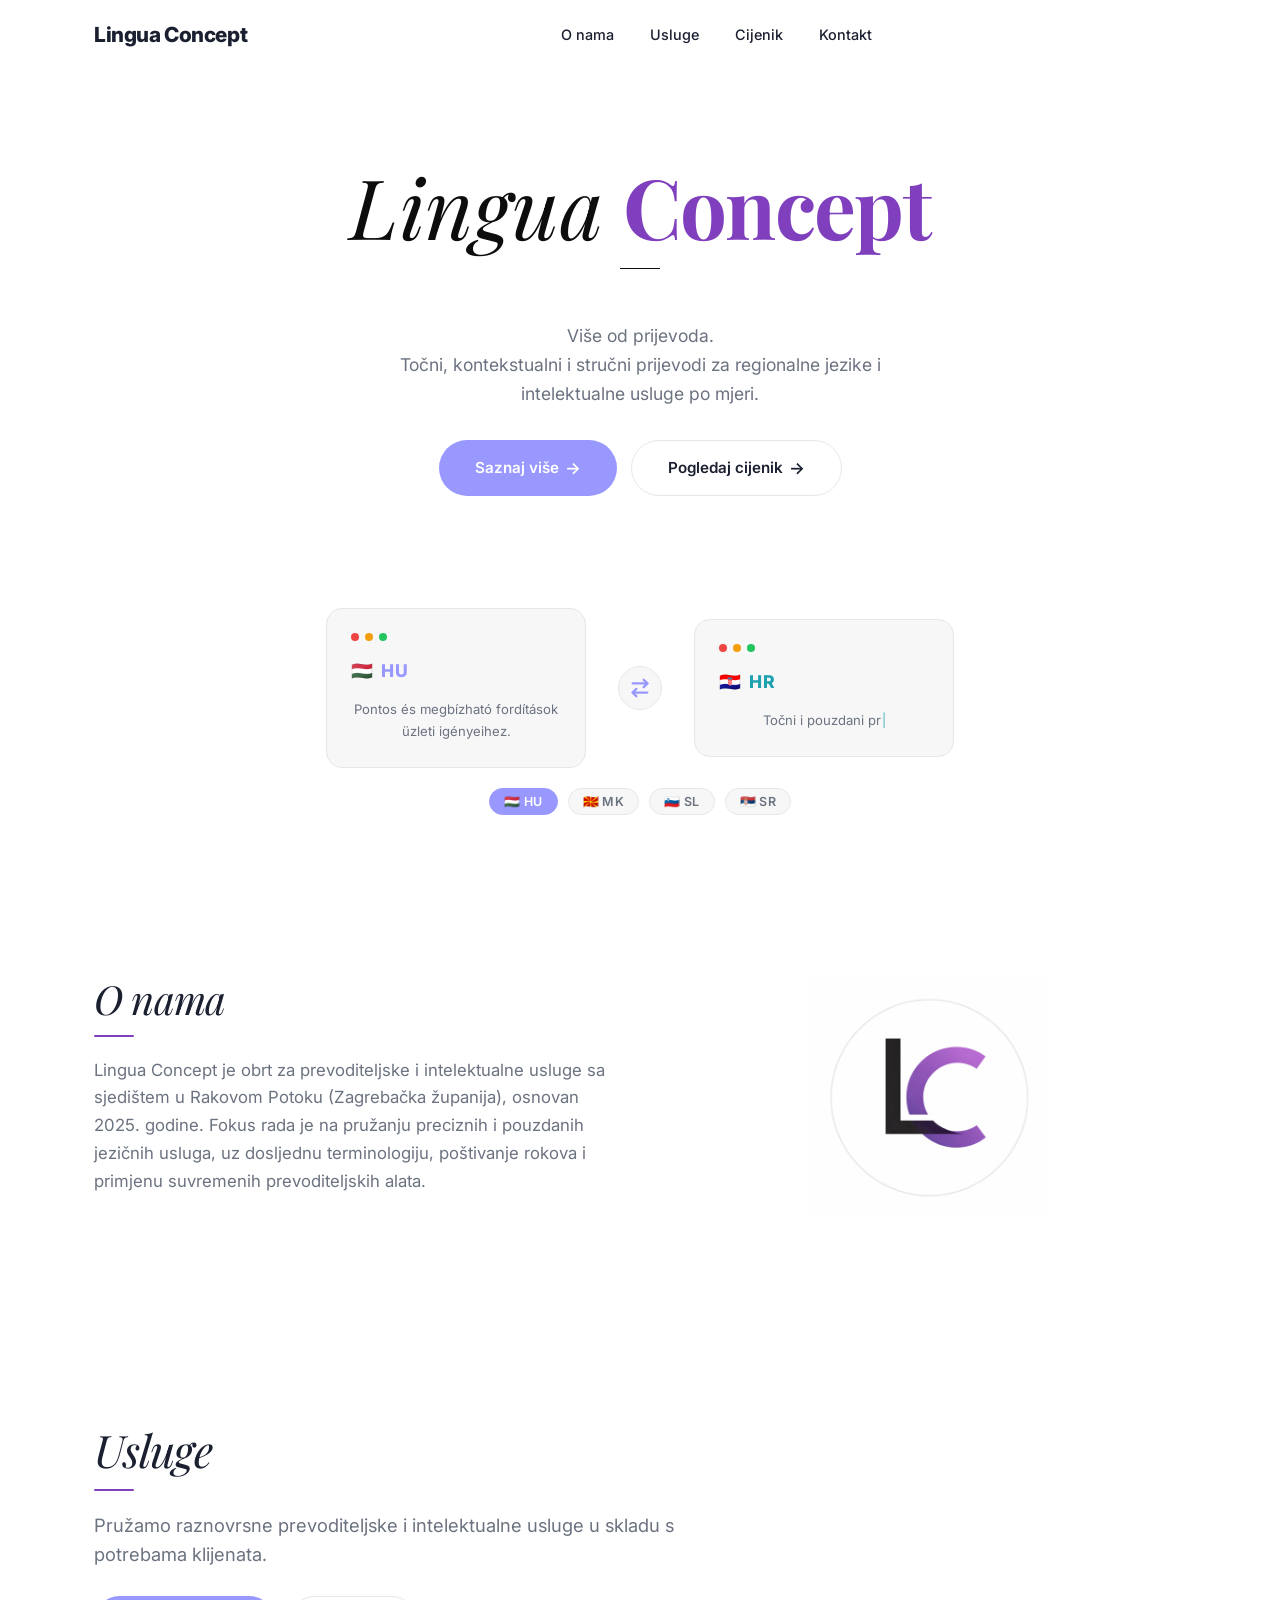
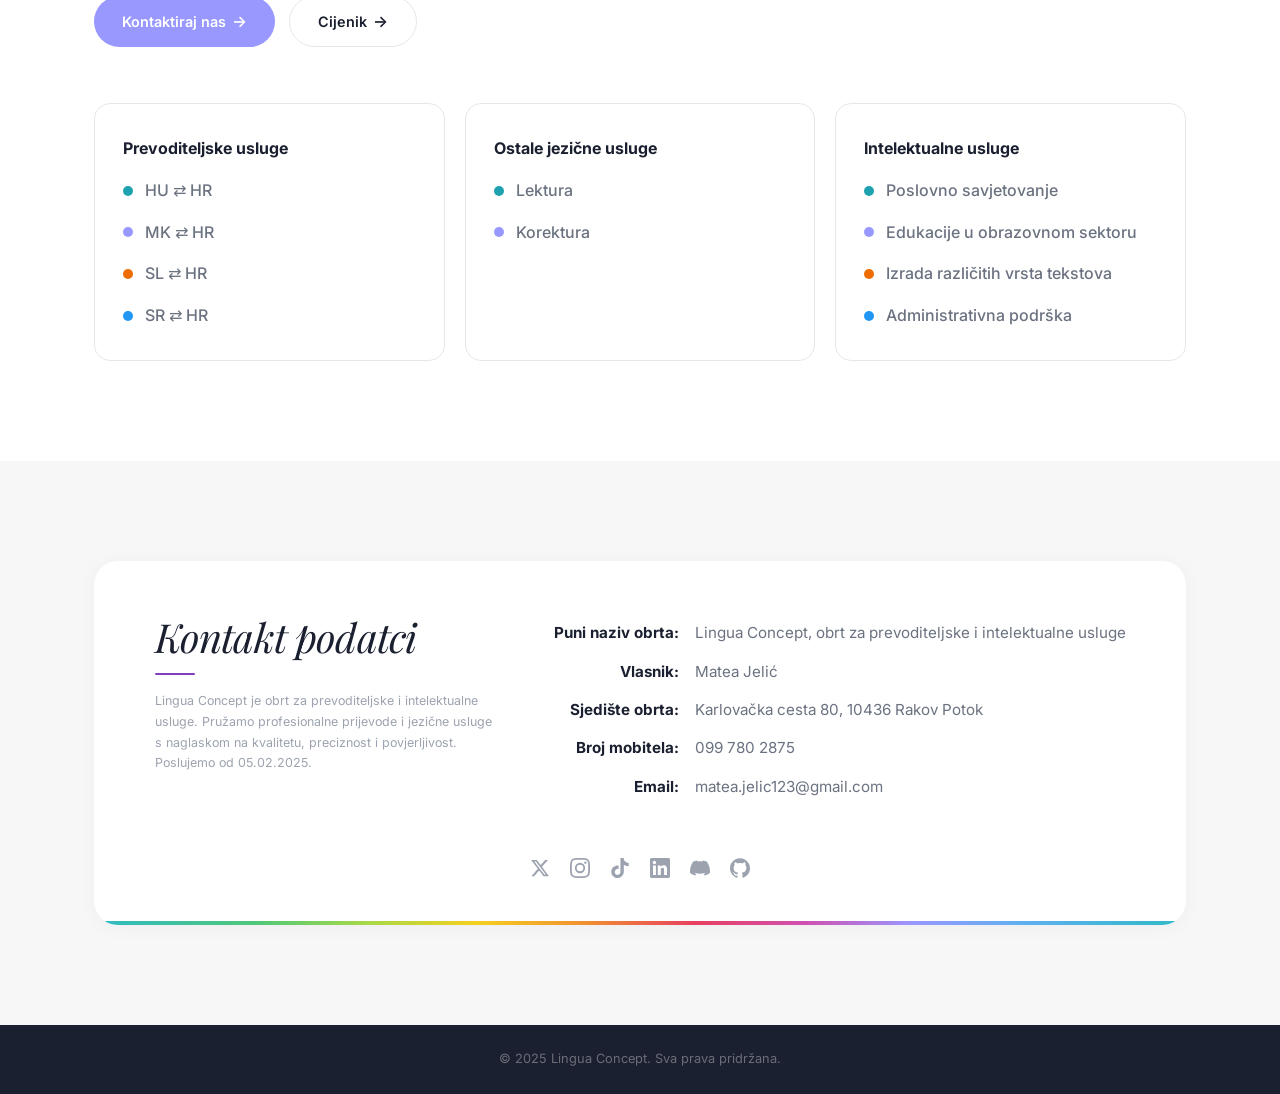
==== index.html @ 5e366bfa "style section tytle" ====
<!DOCTYPE html>
<html lang="hr">
<head>
  <meta charset="UTF-8" />
  <meta name="viewport" content="width=device-width, initial-scale=1.0" />
  <title>Lingua Concept – Prevoditeljske i intelektualne usluge</title>
  <link rel="stylesheet" href="styles.css" />
  <link rel="preconnect" href="https://fonts.googleapis.com" />
  <link rel="preconnect" href="https://fonts.gstatic.com" crossorigin />
  <link
    href="https://fonts.googleapis.com/css2?family=Inter:wght@300;400;500;600;700;800;900&family=Playfair+Display:ital,wght@0,700;1,400&display=swap"
    rel="stylesheet"
  />
</head>
<body>
  <!-- ===== NAVIGATION ===== -->
  <header class="header">
    <nav class="nav container">
      <a href="#" class="nav__logo">
        <span>Lingua Concept</span>
      </a>

      <ul class="nav__links" id="navLinks">
        <li><a href="o-nama.html">O nama</a></li>
        <li><a href="usluge.html">Usluge</a></li>
        <li><a href="cijenik.html">Cijenik</a></li>
        <li><a href="#kontakt">Kontakt</a></li>
      </ul>

      <div class="nav__actions">
	  <!--
        <a href="cijenik.html" class="btn btn--dark">Cijenik</a> -->
      </div>

      <button class="nav__toggle" id="navToggle" aria-label="Toggle menu">
        <span></span><span></span><span></span>
      </button>
    </nav>
  </header>

  <!-- ===== HERO ===== -->
  <section class="hero">
    <div class="container hero__content">
      <h1 class="hero__title">
        <span class="hero__title-lingua">Lingua</span> <span class="hero__title-concept">Concept</span>
      </h1>
      <div class="hero__title-accent"></div>
      <p class="hero__subtitle">
        Više od prijevoda.
		</br>
Točni, kontekstualni i stručni prijevodi za regionalne jezike i
 intelektualne usluge po mjeri.
      <div class="hero__cta">
        <a href="o-nama.html" class="btn btn--purple btn--lg">Saznaj više <span class="btn__arrow">&rarr;</span></a>
        <a href="cijenik.html" class="btn btn--ghost btn--lg">Pogledaj cijenik <span class="btn__arrow">&rarr;</span></a>
      </div>

      <!-- Translation illustration -->
      <div class="hero__illus-wrap">
        <div class="hero__illustration">
          <div class="hero__doc hero__doc--left">
            <div class="hero__doc-header">
              <span class="hero__doc-dot"></span>
              <span class="hero__doc-dot"></span>
              <span class="hero__doc-dot"></span>
            </div>
            <div class="hero__doc-lang">
              <span id="heroSrcFlag">🇭🇺</span>
              <span id="heroSrcCode">HU</span>
            </div>
            <p class="hero__doc-text" id="heroSrcText">Pontos és megbízható fordítások üzleti igényeihez.</p>
          </div>

          <button class="hero__swap-btn" id="swapBtn" title="Zamijeni smjer prijevoda">
            <svg width="22" height="22" viewBox="0 0 24 24" fill="none" stroke="currentColor" stroke-width="2.5" stroke-linecap="round" stroke-linejoin="round">
              <path d="M16 3l4 4-4 4"/>
              <path d="M4 7h16"/>
              <path d="M8 21l-4-4 4-4"/>
              <path d="M20 17H4"/>
            </svg>
          </button>

          <div class="hero__doc hero__doc--right">
            <div class="hero__doc-header">
              <span class="hero__doc-dot"></span>
              <span class="hero__doc-dot"></span>
              <span class="hero__doc-dot"></span>
            </div>
            <div class="hero__doc-lang" id="heroDestLang">
              <span id="heroDestFlag">🇭🇷</span>
              <span id="heroDestCode">HR</span>
            </div>
            <p class="hero__doc-text"><span id="heroDestText"></span><span class="hero__typing-cursor" id="heroTypingCursor">|</span></p>
          </div>
        </div>

        <div class="hero__lang-badges">
          <button class="hero__lang-badge hero__lang-badge--active" data-flag="🇭🇺" data-code="HU" data-text="Pontos és megbízható fordítások üzleti igényeihez.">🇭🇺 HU</button>
          <button class="hero__lang-badge" data-flag="🇲🇰" data-code="MK" data-text="Точни и доверливи преводи за деловни потреби.">🇲🇰 MK</button>
          <button class="hero__lang-badge" data-flag="🇸🇮" data-code="SL" data-text="Natančni in zanesljivi prevodi za vaše potrebe.">🇸🇮 SL</button>
          <button class="hero__lang-badge" data-flag="🇷🇸" data-code="SR" data-text="Tačni i pouzdani prevodi za vaše poslovne potrebe.">🇷🇸 SR</button>
        </div>
      </div>
    </div>
  </section>

  <!-- ===== GOVERNANCE ===== -->
  <section class="governance" id="o-nama" style="background:white;" >
    <div class="container governance__inner">
      <div class="governance__text">
        <h2 class="section-title">O nama</h2>
        <p class="section-desc">
          Lingua Concept je obrt za prevoditeljske i intelektualne usluge sa sjedištem u Rakovom Potoku (Zagrebačka županija), osnovan 2025. godine. Fokus rada je na pružanju preciznih i pouzdanih jezičnih usluga, uz dosljednu terminologiju, poštivanje rokova i primjenu suvremenih prevoditeljskih alata.
        </p>
      </div>
      <div class="governance__visual">
        <img src="img/logo.png" alt="Lingua Concept" class="governance__logo">
      </div>
    </div>
  </section>

  <!-- ===== BUILDERS / TESTIMONIALS ===== -->
  <section class="builders" id="usluge">
    <div class="container">
      <div class="section-header">
        <h2 class="section-title">Usluge</h2>
        <p class="section-desc">
          Pružamo raznovrsne prevoditeljske i intelektualne usluge u skladu s potrebama klijenata.
        </p>
        <div class="section-actions">
          <a href="#kontakt" class="btn btn--dark">Kontaktiraj nas <span class="btn__arrow">&rarr;</span></a>
          <a href="cijenik.html" class="btn btn--ghost">Cijenik <span class="btn__arrow">&rarr;</span></a>
        </div>
      </div>

      <div class="builders__grid">
        <div class="builder-card">
          <div class="builder-card__logo">Prevoditeljske usluge</div>
          <ul class="about-services__list">
            <li class="about-services__item">
              <span class="about-services__dot about-services__dot--teal"></span>
              HU ⇄ HR
            </li>
            <li class="about-services__item">
              <span class="about-services__dot about-services__dot--purple"></span>
              MK ⇄ HR
            </li>
            <li class="about-services__item">
              <span class="about-services__dot about-services__dot--orange"></span>
              SL ⇄ HR
            </li>
            <li class="about-services__item">
              <span class="about-services__dot about-services__dot--blue"></span>
              SR ⇄ HR
            </li>
          </ul>
        </div>
        <div class="builder-card">
          <div class="builder-card__logo">Ostale jezične usluge</div>
          <ul class="about-services__list">
            <li class="about-services__item">
              <span class="about-services__dot about-services__dot--teal"></span>
              Lektura
            </li>
            <li class="about-services__item">
              <span class="about-services__dot about-services__dot--purple"></span>
              Korektura
            </li>
          </ul>
        </div>
        <div class="builder-card">
          <div class="builder-card__logo">Intelektualne usluge</div>
          <ul class="about-services__list">
            <li class="about-services__item">
              <span class="about-services__dot about-services__dot--teal"></span>
              Poslovno savjetovanje
            </li>
            <li class="about-services__item">
              <span class="about-services__dot about-services__dot--purple"></span>
              Edukacije u obrazovnom sektoru
            </li>
            <li class="about-services__item">
              <span class="about-services__dot about-services__dot--orange"></span>
              Izrada različitih vrsta tekstova
            </li>
            <li class="about-services__item">
              <span class="about-services__dot about-services__dot--blue"></span>
              Administrativna podrška
            </li>
          </ul>
        </div>
      </div>
    </div>
  </section>

  <!-- ===== INFO CARD (Footer-style) ===== -->
  <section class="info-card-section" id="kontakt">
    <div class="container">
      <div class="info-card">
        <div class="info-card__grid">
          <div class="info-card__brand">
            <h2 class="section-title">Kontakt podatci</h2>
            <p class="info-card__disclaimer">
              Lingua Concept je obrt za prevoditeljske i intelektualne usluge.
              Pru&zcaron;amo profesionalne prijevode i jezi&ccaron;ne usluge s naglaskom
              na kvalitetu, preciznost i povjerljivost. Poslujemo od 05.02.2025.
            </p>
          </div>

          <div class="info-card__details">
            <div class="info-card__row">
              <span class="info-card__label">Puni naziv obrta:</span>
              <span class="info-card__value">Lingua Concept, obrt za prevoditeljske i intelektualne usluge</span>
            </div>
            <div class="info-card__row">
              <span class="info-card__label">Vlasnik:</span>
              <span class="info-card__value">Matea Jeli&cacute;</span>
            </div>
            <div class="info-card__row">
              <span class="info-card__label">Sjedi&scaron;te obrta:</span>
              <span class="info-card__value">Karlova&ccaron;ka cesta 80, 10436 Rakov Potok</span>
            </div>
            <div class="info-card__row">
              <span class="info-card__label">Broj mobitela:</span>
              <span class="info-card__value">099 780 2875</span>
            </div>
			<div class="info-card__row">
              <span class="info-card__label">Email:</span>
              <span class="info-card__value">matea.jelic123@gmail.com</span>
            </div>
          </div>
        </div>

        <div class="info-card__socials">
          <a href="#" aria-label="X">
            <svg width="20" height="20" viewBox="0 0 24 24" fill="currentColor"><path d="M18.244 2.25h3.308l-7.227 8.26 8.502 11.24H16.17l-5.214-6.817L4.99 21.75H1.68l7.73-8.835L1.254 2.25H8.08l4.713 6.231zm-1.161 17.52h1.833L7.084 4.126H5.117z"/></svg>
          </a>
          <a href="#" aria-label="Instagram">
            <svg width="20" height="20" viewBox="0 0 24 24" fill="currentColor"><path d="M12 2.163c3.204 0 3.584.012 4.85.07 3.252.148 4.771 1.691 4.919 4.919.058 1.265.069 1.645.069 4.849 0 3.205-.012 3.584-.069 4.849-.149 3.225-1.664 4.771-4.919 4.919-1.266.058-1.644.07-4.85.07-3.204 0-3.584-.012-4.849-.07-3.26-.149-4.771-1.699-4.919-4.92-.058-1.265-.07-1.644-.07-4.849 0-3.204.013-3.583.07-4.849.149-3.227 1.664-4.771 4.919-4.919 1.266-.057 1.645-.069 4.849-.069zM12 0C8.741 0 8.333.014 7.053.072 2.695.272.273 2.69.073 7.052.014 8.333 0 8.741 0 12c0 3.259.014 3.668.072 4.948.2 4.358 2.618 6.78 6.98 6.98C8.333 23.986 8.741 24 12 24c3.259 0 3.668-.014 4.948-.072 4.354-.2 6.782-2.618 6.979-6.98.059-1.28.073-1.689.073-4.948 0-3.259-.014-3.667-.072-4.947-.196-4.354-2.617-6.78-6.979-6.98C15.668.014 15.259 0 12 0zm0 5.838a6.162 6.162 0 100 12.324 6.162 6.162 0 000-12.324zM12 16a4 4 0 110-8 4 4 0 010 8zm6.406-11.845a1.44 1.44 0 100 2.881 1.44 1.44 0 000-2.881z"/></svg>
          </a>
          <a href="#" aria-label="TikTok">
            <svg width="20" height="20" viewBox="0 0 24 24" fill="currentColor"><path d="M12.525.02c1.31-.02 2.61-.01 3.91-.02.08 1.53.63 3.09 1.75 4.17 1.12 1.11 2.7 1.62 4.24 1.79v4.03c-1.44-.05-2.89-.35-4.2-.97-.57-.26-1.1-.59-1.62-.93-.01 2.92.01 5.84-.02 8.75-.08 1.4-.54 2.79-1.35 3.94-1.31 1.92-3.58 3.17-5.91 3.21-1.43.08-2.86-.31-4.08-1.03-2.02-1.19-3.44-3.37-3.65-5.71-.02-.5-.03-1-.01-1.49.18-1.9 1.12-3.72 2.58-4.96 1.66-1.44 3.98-2.13 6.15-1.72.02 1.48-.04 2.96-.04 4.44-.99-.32-2.15-.23-3.02.37-.63.41-1.11 1.04-1.36 1.75-.21.51-.15 1.07-.14 1.61.24 1.64 1.82 3.02 3.5 2.87 1.12-.01 2.19-.66 2.77-1.61.19-.33.4-.67.41-1.06.1-1.79.06-3.57.07-5.36.01-4.03-.01-8.05.02-12.07z"/></svg>
          </a>
          <a href="#" aria-label="LinkedIn">
            <svg width="20" height="20" viewBox="0 0 24 24" fill="currentColor"><path d="M20.447 20.452h-3.554v-5.569c0-1.328-.027-3.037-1.852-3.037-1.853 0-2.136 1.445-2.136 2.939v5.667H9.351V9h3.414v1.561h.046c.477-.9 1.637-1.85 3.37-1.85 3.601 0 4.267 2.37 4.267 5.455v6.286zM5.337 7.433c-1.144 0-2.063-.926-2.063-2.065 0-1.138.92-2.063 2.063-2.063 1.14 0 2.064.925 2.064 2.063 0 1.139-.925 2.065-2.064 2.065zm1.782 13.019H3.555V9h3.564v11.452zM22.225 0H1.771C.792 0 0 .774 0 1.729v20.542C0 23.227.792 24 1.771 24h20.451C23.2 24 24 23.227 24 22.271V1.729C24 .774 23.2 0 22.222 0h.003z"/></svg>
          </a>
          <a href="#" aria-label="Discord">
            <svg width="20" height="20" viewBox="0 0 24 24" fill="currentColor"><path d="M20.317 4.37a19.791 19.791 0 0 0-4.885-1.515.074.074 0 0 0-.079.037c-.21.375-.444.864-.608 1.25a18.27 18.27 0 0 0-5.487 0 12.64 12.64 0 0 0-.617-1.25.077.077 0 0 0-.079-.037A19.736 19.736 0 0 0 3.677 4.37a.07.07 0 0 0-.032.027C.533 9.046-.32 13.58.099 18.057a.082.082 0 0 0 .031.057 19.9 19.9 0 0 0 5.993 3.03.078.078 0 0 0 .084-.028c.462-.63.874-1.295 1.226-1.994a.076.076 0 0 0-.041-.106 13.107 13.107 0 0 1-1.872-.892.077.077 0 0 1-.008-.128 10.2 10.2 0 0 0 .372-.292.074.074 0 0 1 .077-.01c3.928 1.793 8.18 1.793 12.062 0a.074.074 0 0 1 .078.01c.12.098.246.198.373.292a.077.077 0 0 1-.006.127 12.299 12.299 0 0 1-1.873.892.077.077 0 0 0-.041.107c.36.698.772 1.362 1.225 1.993a.076.076 0 0 0 .084.028 19.839 19.839 0 0 0 6.002-3.03.077.077 0 0 0 .032-.054c.5-5.177-.838-9.674-3.549-13.66a.061.061 0 0 0-.031-.03z"/></svg>
          </a>
          <a href="#" aria-label="GitHub">
            <svg width="20" height="20" viewBox="0 0 24 24" fill="currentColor"><path d="M12 .297c-6.63 0-12 5.373-12 12 0 5.303 3.438 9.8 8.205 11.385.6.113.82-.258.82-.577 0-.285-.01-1.04-.015-2.04-3.338.724-4.042-1.61-4.042-1.61C4.422 18.07 3.633 17.7 3.633 17.7c-1.087-.744.084-.729.084-.729 1.205.084 1.838 1.236 1.838 1.236 1.07 1.835 2.809 1.305 3.495.998.108-.776.417-1.305.76-1.605-2.665-.3-5.466-1.332-5.466-5.93 0-1.31.465-2.38 1.235-3.22-.135-.303-.54-1.523.105-3.176 0 0 1.005-.322 3.3 1.23.96-.267 1.98-.399 3-.405 1.02.006 2.04.138 3 .405 2.28-1.552 3.285-1.23 3.285-1.23.645 1.653.24 2.873.12 3.176.765.84 1.23 1.91 1.23 3.22 0 4.61-2.805 5.625-5.475 5.92.42.36.81 1.096.81 2.22 0 1.606-.015 2.896-.015 3.286 0 .315.21.69.825.57C20.565 22.092 24 17.592 24 12.297c0-6.627-5.373-12-12-12"/></svg>
          </a>
        </div>

        <div class="info-card__rainbow"></div>
      </div>
    </div>
  </section>

  <!-- ===== FOOTER ===== -->
  <footer class="footer">
    <div class="container">
      <div class="footer__bottom">
        <p>&copy; 2025 Lingua Concept. Sva prava pridr&zcaron;ana.</p>
      </div>
    </div>
  </footer>

  <script src="script.js"></script>
</body>
</html>
---- styles.css ----
/* =============================================
   LINGUA CONCEPT – Styles
   ============================================= */

/* --- Reset & Custom Properties --- */
*,
*::before,
*::after {
  margin: 0;
  padding: 0;
  box-sizing: border-box;
}

:root {
  /* Palette — Light theme */
  --bg-primary: #ffffff;
  --bg-secondary: #f7f7f8;
  --bg-card: #ffffff;
  --bg-card-hover: #fafafa;

  --text-heading: #1B2030;
  --text-body: #6b7280;
  --text-muted: #9ca3af;

  --accent-purple: #9898ff;
  --accent-purple: color(display-p3 0.5960784314 0.5960784314 1);
  --accent-teal: #1fa2b0;
  --accent-dark: #1B2030;

  --border-color: #e5e7eb;
  --border-color-hover: #d1d5db;

  /* Typography */
  --font-family: "Inter", system-ui, -apple-system, sans-serif;

  /* Sizing */
  --container-max: 1140px;
  --section-padding: 100px;
  --radius: 12px;
  --radius-lg: 16px;

  /* Transitions */
  --transition: 0.25s ease;
}

html {
  scroll-behavior: smooth;
  -webkit-font-smoothing: antialiased;
}

body {
  font-family: var(--font-family);
  background: var(--bg-primary);
  color: var(--text-heading);
  line-height: 1.6;
  overflow-x: hidden;
}

a {
  text-decoration: none;
  color: inherit;
}

ul {
  list-style: none;
}

img {
  max-width: 100%;
  display: block;
}

/* --- Layout --- */
.container {
  max-width: var(--container-max);
  margin: 0 auto;
  padding: 0 24px;
}

.section-header {
  text-align: center;
  max-width: 600px;
  margin: 0 auto 56px;
}

.section-title {
  font-family: 'Playfair Display', serif;
  font-size: clamp(1.75rem, 3.5vw, 2.5rem);
  font-weight: 400;
  font-style: italic;
  letter-spacing: -0.02em;
  line-height: 1.2;
  margin-bottom: 20px;
  color: var(--text-heading);
}

.section-title::after {
  content: '';
  display: block;
  width: 40px;
  height: 2px;
  background: #8040be;
  border-radius: 2px;
  margin-top: 12px;
}

.section-title__accent {
  font-style: normal;
  font-weight: 700;
  color: #8040be;
}

.section-title--wait {
  opacity: 0;
}

.section-title--revealed {
  animation: titleReveal 1.1s cubic-bezier(0.16, 1, 0.3, 1) both;
}

.section-desc {
  font-size: 1.05rem;
  color: var(--text-body);
  line-height: 1.65;
}

.section-actions {
  display: flex;
  gap: 12px;
  justify-content: center;
  margin-top: 24px;
}

/* --- Buttons --- */
.btn {
  display: inline-flex;
  align-items: center;
  justify-content: center;
  gap: 6px;
  padding: 12px 28px;
  border-radius: 50px;
  font-weight: 600;
  font-size: 0.9rem;
  border: none;
  cursor: pointer;
  transition: var(--transition);
  white-space: nowrap;
  font-family: inherit;
}

.btn--dark {
  background: var(--accent-dark);
  color: #fff;
}

.btn--dark:hover {
  background: #2d2d40;
  transform: translateY(-1px);
}

.btn--purple {
  background: var(--accent-purple);
  color: #fff;
}

.btn--purple:hover {
  background: #8585f2;
  transform: translateY(-1px);
  box-shadow: 0 6px 24px rgba(152, 152, 255, 0.4);
}

.btn--ghost {
  background: transparent;
  color: var(--text-heading);
  border: 1px solid var(--border-color);
}

.btn--ghost:hover {
  border-color: var(--border-color-hover);
  background: var(--bg-secondary);
}

.btn--lg {
  padding: 14px 36px;
  font-size: 0.95rem;
}

.btn__arrow {
  font-size: 1.1em;
}

.link-arrow {
  font-weight: 600;
  font-size: 0.9rem;
  color: var(--accent-teal);
  transition: var(--transition);
}

.link-arrow:hover {
  opacity: 0.75;
}

/* =============================================
   HEADER / NAV
   ============================================= */
.header {
  position: fixed;
  top: 0;
  left: 0;
  width: 100%;
  z-index: 100;
  padding: 18px 0;
  background: rgba(255, 255, 255, 0.9);
  backdrop-filter: blur(16px);
  transition: var(--transition);
}

.header.scrolled {
  border-bottom: 1px solid var(--border-color);
  box-shadow: 0 1px 8px rgba(0, 0, 0, 0.04);
}

.nav {
  display: flex;
  align-items: center;
  justify-content: space-between;
  gap: 32px;
}

.nav__logo {
  display: flex;
  align-items: center;
  gap: 8px;
  font-weight: 800;
  font-size: 1.3rem;
  color: var(--text-heading);
  letter-spacing: -0.02em;
}

.nav__logo--light {
  color: #fff;
}

.nav__links {
  display: flex;
  gap: 36px;
}

.nav__links a {
  font-size: 0.9rem;
  font-weight: 500;
  color: var(--text-heading);
  transition: var(--transition);
}

.nav__links a:hover {
  color: var(--text-body);
}

.nav__actions .btn {
  padding: 10px 24px;
  font-size: 0.85rem;
}

.nav__toggle {
  display: none;
  flex-direction: column;
  gap: 5px;
  background: none;
  border: none;
  cursor: pointer;
  padding: 4px;
}

.nav__toggle span {
  width: 22px;
  height: 2px;
  background: var(--text-heading);
  border-radius: 2px;
  transition: var(--transition);
}

/* =============================================
   HERO
   ============================================= */
.hero {
  padding: 160px 0 60px;
  text-align: center;
  overflow: hidden;
}

.hero__content {
  position: relative;
}

.hero__title {
  font-size: clamp(3rem, 7vw, 5.2rem);
  font-weight: 400;
  letter-spacing: 0;
  line-height: 1.1;
  margin-bottom: 16px;
  color: var(--text-heading);
  display: flex;
  align-items: baseline;
  justify-content: center;
  flex-wrap: wrap;
  gap: 18px;
}

.hero__icon-wrapper {
  position: relative;
  display: inline-flex;
  align-items: center;
}

.hero__new-badge {
  position: absolute;
  top: -10px;
  right: -4px;
  font-size: 0.5rem;
  font-weight: 700;
  color: var(--accent-purple);
  letter-spacing: 0.02em;
}

.hero__ghost-icon {
  display: inline-block;
  vertical-align: middle;
}

.hero__subtitle {
  max-width: 560px;
  margin: 0 auto 32px;
  font-size: 1.1rem;
  color: var(--text-body);
  line-height: 1.65;
  animation: titleRevealSub 0.9s cubic-bezier(0.16, 1, 0.3, 1) 0.95s both;
}

/* --- Title reveal keyframes --- */
@keyframes titleReveal {
  from {
    opacity: 0;
    transform: translateY(32px);
    filter: blur(12px);
  }
  to {
    opacity: 1;
    transform: translateY(0);
    filter: blur(0);
  }
}

@keyframes titleRevealSub {
  from {
    opacity: 0;
    transform: translateY(16px);
    filter: blur(6px);
  }
  to {
    opacity: 1;
    transform: translateY(0);
    filter: blur(0);
  }
}

/* Luxury serif title — Playfair Display */
.hero__title-lingua {
  font-family: 'Playfair Display', serif;
  font-weight: 400;
  font-style: italic;
  color: #0d0d0d;
  letter-spacing: 0.01em;
  animation: titleReveal 1.1s cubic-bezier(0.16, 1, 0.3, 1) 0.1s both;
}

.hero__title-concept {
  font-family: 'Playfair Display', serif;
  font-weight: 700;
  font-style: normal;
  color: #8040be;
  letter-spacing: -0.02em;
  animation: titleReveal 1.1s cubic-bezier(0.16, 1, 0.3, 1) 0.5s both;
}

/* Decorative rule — thin typographic separator */
.hero__title-accent {
  width: 40px;
  height: 1px;
  background: #0d0d0d;
  opacity: 0.18;
  margin: 0 auto 52px;
  animation: titleRevealSub 0.9s cubic-bezier(0.16, 1, 0.3, 1) 0.8s both;
}

.hero__highlight {
  color: var(--accent-teal);
  text-decoration: underline;
  text-decoration-color: var(--accent-teal);
  text-underline-offset: 3px;
}

.hero__cta {
  display: flex;
  gap: 14px;
  justify-content: center;
  margin-bottom: 112px;
  animation: titleRevealSub 0.9s cubic-bezier(0.16, 1, 0.3, 1) 1.15s both;
}

/* --- Translation Illustration --- */
.hero__illustration {
  display: flex;
  align-items: center;
  justify-content: center;
  gap: 32px;
  max-width: 700px;
  margin: 0 auto;
}

.hero__doc {
  background: var(--bg-secondary);
  border: 1px solid var(--border-color);
  border-radius: 16px;
  padding: 24px;
  width: 260px;
  transition: var(--transition);
}

.hero__doc:hover {
  box-shadow: 0 8px 32px rgba(0, 0, 0, 0.06);
  transform: translateY(-4px);
}

.hero__doc-header {
  display: flex;
  gap: 6px;
  margin-bottom: 16px;
}

.hero__doc-dot {
  width: 8px;
  height: 8px;
  border-radius: 50%;
  background: var(--border-color-hover);
}

.hero__doc--left .hero__doc-dot:first-child { background: #ef4444; }
.hero__doc--left .hero__doc-dot:nth-child(2) { background: #f59e0b; }
.hero__doc--left .hero__doc-dot:nth-child(3) { background: #22c55e; }

.hero__doc--right .hero__doc-dot:first-child { background: #ef4444; }
.hero__doc--right .hero__doc-dot:nth-child(2) { background: #f59e0b; }
.hero__doc--right .hero__doc-dot:nth-child(3) { background: #22c55e; }

.hero__doc-lang {
  display: flex;
  align-items: center;
  gap: 8px;
  font-size: 1.1rem;
  font-weight: 800;
  margin-bottom: 14px;
  letter-spacing: 0.02em;
  transition: opacity 0.3s ease;
}

.hero__doc--left .hero__doc-lang {
  color: var(--accent-purple);
}

.hero__doc--right .hero__doc-lang {
  color: var(--accent-teal);
}

.hero__doc-lines {
  display: flex;
  flex-direction: column;
  gap: 10px;
}

.hero__doc-line {
  height: 8px;
  border-radius: 4px;
  background: var(--border-color);
}

.hero__doc--left .hero__doc-line {
  background: #e0ddf5;
}

.hero__doc--right .hero__doc-line {
  background: #d0ecef;
}

.hero__swap-btn {
  appearance: none;
  font-family: var(--font-family);
  display: flex;
  align-items: center;
  justify-content: center;
  flex-shrink: 0;
  width: 44px;
  height: 44px;
  border-radius: 50%;
  background: var(--bg-secondary);
  border: 1.5px solid var(--border-color);
  color: var(--accent-purple);
  cursor: pointer;
  transition: color 0.3s ease, border-color 0.3s ease, background 0.2s ease, transform 0.45s ease;
}

.hero__swap-btn:hover {
  background: var(--bg-card);
  border-color: var(--border-color-hover);
}

.hero__swap-btn--swapped {
  transform: rotate(180deg);
  color: var(--accent-teal);
  border-color: var(--accent-teal);
}

/* --- Line reveal animation (right card) --- */
.hero__doc-lines--reveal .hero__doc-line {
  opacity: 0;
  animation: lineReveal 0.45s ease forwards;
}

.hero__doc-lines--reveal .hero__doc-line:nth-child(1) { animation-delay: 0.7s; }
.hero__doc-lines--reveal .hero__doc-line:nth-child(2) { animation-delay: 1.1s; }
.hero__doc-lines--reveal .hero__doc-line:nth-child(3) { animation-delay: 1.5s; }
.hero__doc-lines--reveal .hero__doc-line:nth-child(4) { animation-delay: 1.9s; }
.hero__doc-lines--reveal .hero__doc-line:nth-child(5) { animation-delay: 2.3s; }

@keyframes lineReveal {
  from { opacity: 0; transform: scaleX(0.15); transform-origin: left; }
  to   { opacity: 1; transform: scaleX(1); }
}

@keyframes dotTravel {
  0%   { left: 4px;              opacity: 0; }
  12%  { opacity: 1; }
  88%  { opacity: 1; }
  100% { left: calc(100% - 14px); opacity: 0; }
}

/* --- Doc card real text --- */
.hero__doc-text {
  font-size: 0.82rem;
  line-height: 1.65;
  color: var(--text-body);
  margin: 0;
  transition: opacity 0.3s ease;
}

.hero__typing-cursor {
  color: var(--accent-teal);
  font-weight: 300;
  margin-left: 1px;
  animation: cursorBlink 0.75s step-end infinite;
}

.hero__typing-cursor--done {
  opacity: 0;
  animation: none;
  transition: opacity 0.4s ease;
}

@keyframes cursorBlink {
  0%, 100% { opacity: 1; }
  50%       { opacity: 0; }
}

/* --- Language badges row --- */
.hero__lang-badges {
  display: flex;
  gap: 10px;
  justify-content: center;
  margin-top: 20px;
  flex-wrap: wrap;
}

.hero__lang-badge {
  /* button reset */
  appearance: none;
  font-family: var(--font-family);
  cursor: pointer;
  /* visual */
  background: var(--bg-secondary);
  border: 1px solid var(--border-color);
  border-radius: 20px;
  padding: 5px 14px;
  font-size: 0.78rem;
  font-weight: 600;
  color: var(--text-body);
  letter-spacing: 0.03em;
  transition: background 0.2s ease, border-color 0.2s ease, color 0.2s ease;
}

.hero__lang-badge:hover {
  border-color: var(--border-color-hover);
  background: var(--bg-card-hover);
}

.hero__lang-badge--active {
  background: var(--accent-purple);
  border-color: var(--accent-purple);
  color: #fff;
}


/* =============================================
   BUILDERS / TESTIMONIALS
   ============================================= */
.builders {
  padding: var(--section-padding) 0;
  background: var(--bg-primary);
}

.builders .section-header {
  text-align: left;
  max-width: 600px;
  margin: 0 0 56px;
}

.builders .section-title {
  font-size: clamp(2rem, 4vw, 2.8rem);
}

.builders .section-desc {
  font-size: 1.15rem;
  color: var(--text-body);
  line-height: 1.55;
}

.builders .section-actions {
  justify-content: flex-start;
  margin-top: 28px;
  gap: 14px;
}

.builders .btn--dark {
  background: var(--accent-purple);
  color: #fff;
}

.builders .btn--dark:hover {
  background: #8585f2;
}

.builders .btn--ghost {
  background: #fff;
  border: 1px solid var(--border-color);
  color: var(--text-heading);
}

.builders__grid {
  display: grid;
  grid-template-columns: repeat(3, 1fr);
  gap: 20px;
}

.builder-card {
  background: var(--bg-card);
  border: 1px solid var(--border-color);
  border-radius: var(--radius-lg);
  padding: 32px 28px;
  transition: var(--transition);
}

.builder-card:hover {
  border-color: var(--border-color-hover);
  box-shadow: 0 4px 16px rgba(0, 0, 0, 0.04);
}

.builder-card__logo {
  font-size: 1rem;
  font-weight: 700;
  color: var(--text-heading);
  margin-bottom: 16px;
}

.builder-card__quote {
  font-size: 0.9rem;
  color: var(--text-body);
  line-height: 1.65;
  margin-bottom: 16px;
  font-style: italic;
}

.builder-card__author {
  font-size: 0.8rem;
  color: var(--text-muted);
  font-weight: 500;
}

/* =============================================
   INFO CARD (Footer-style section)
   ============================================= */
.info-card-section {
  padding: var(--section-padding) 0;
  background: var(--bg-secondary);
}

.info-card {
  background: #fff;
  border-radius: 24px;
  box-shadow: 0 2px 20px rgba(0, 0, 0, 0.04);
  overflow: hidden;
}

.info-card__grid {
  display: grid;
  grid-template-columns: auto auto;
  justify-content: center;
  gap: 24px;
  padding: 52px 48px 40px;
  align-items: start;
}

.info-card__brand .section-title {
  margin-bottom: 16px;
  text-align: left;
}

.info-card__disclaimer {
  font-size: 0.78rem;
  color: var(--text-muted);
  line-height: 1.65;
  max-width: 340px;
  margin-bottom: 32px;
}

.info-card__socials {
  display: flex;
  justify-content: center;
  gap: 20px;
  padding: 12px 48px 36px;
}

.info-card__socials a {
  color: var(--text-muted);
  transition: var(--transition);
}

.info-card__socials a:hover {
  color: var(--text-heading);
}

.info-card__details {
  display: flex;
  flex-direction: column;
  gap: 14px;
  padding-top: 8px;
}

.info-card__row {
  display: flex;
  gap: 16px;
}

.info-card__label {
  font-size: 0.95rem;
  font-weight: 700;
  color: var(--text-heading);
  min-width: 160px;
  text-align: right;
  flex-shrink: 0;
}

.info-card__value {
  font-size: 0.95rem;
  color: var(--text-body);
}

.info-card__rainbow {
  height: 4px;
  background: linear-gradient(
    90deg,
    #2EBAC6 0%,
    #50c878 15%,
    #a8d948 25%,
    #f5d020 35%,
    #f09030 45%,
    #e84060 55%,
    #d050b0 65%,
    #9898ff 75%,
    #60b0f0 85%,
    #2EBAC6 100%
  );
}

@media (max-width: 768px) {
  .info-card__grid {
    grid-template-columns: 1fr;
    gap: 32px;
    padding: 32px 28px 28px;
  }
}

@media (max-width: 480px) {
  .info-card__grid {
    padding: 28px 20px 24px;
  }

  .info-card__row {
    flex-direction: column;
    gap: 4px;
  }

  .info-card__label {
    text-align: left;
    min-width: unset;
  }
}

/* =============================================
   CIJENIK (Pricing page)
   ============================================= */
.cijenik {
  padding: 160px 0 var(--section-padding);
}

.cijenik__grid {
  display: grid;
  grid-template-columns: repeat(3, 1fr);
  gap: 20px;
}

.cijenik__card {
  background: var(--bg-secondary);
  border: 1px solid var(--border-color);
  border-radius: var(--radius-lg);
  padding: 40px 36px;
  transition: var(--transition);
}

.cijenik__card:hover {
  border-color: var(--border-color-hover);
  box-shadow: 0 4px 16px rgba(0, 0, 0, 0.04);
  transform: translateY(-2px);
}

.cijenik__icon {
  width: 56px;
  height: 56px;
  border-radius: 14px;
  display: flex;
  align-items: center;
  justify-content: center;
  margin-bottom: 20px;
}

.cijenik__icon--1 {
  background: #e0f2f1;
  color: var(--accent-teal);
}

.cijenik__icon--2 {
  background: #ede7f6;
  color: var(--accent-purple);
}

.cijenik__icon--3 {
  background: #fff3e0;
  color: #ef6c00;
}

.cijenik__card h3 {
  font-size: 1.3rem;
  font-weight: 700;
  margin-bottom: 10px;
  color: var(--text-heading);
}

.cijenik__card p {
  color: var(--text-body);
  margin-bottom: 20px;
  line-height: 1.65;
  font-size: 0.95rem;
}

@media (max-width: 768px) {
  .cijenik__grid {
    grid-template-columns: 1fr;
  }
}


/* =============================================
   GOVERNANCE
   ============================================= */
.governance {
  padding: var(--section-padding) 0;
  background: var(--bg-secondary);
}

.governance__inner {
  display: grid;
  grid-template-columns: 1fr 1fr;
  gap: 64px;
  align-items: center;
}

.governance__text .section-title,
.governance__text .section-desc {
  text-align: left;
}

.governance__text .section-desc {
  margin-bottom: 28px;
}

.governance__visual {
  display: flex;
  justify-content: center;
  align-items: center;
}

.governance__logo {
  max-width: 240px;
  width: 100%;
  height: auto;
}


/* =============================================
   FOOTER
   ============================================= */
.footer {
  padding: 24px 0;
  background: var(--accent-dark);
  color: #fff;
}


.footer__bottom {
  display: flex;
  justify-content: center;
  align-items: center;
}

.footer__bottom p {
  font-size: 0.8rem;
  color: rgba(255, 255, 255, 0.35);
}

.footer__socials {
  display: flex;
  gap: 16px;
}

.footer__socials a {
  color: rgba(255, 255, 255, 0.5);
  transition: var(--transition);
}

.footer__socials a:hover {
  color: #fff;
}

/* =============================================
   RESPONSIVE
   ============================================= */
@media (max-width: 1024px) {
  :root {
    --section-padding: 72px;
  }

  .builders__grid {
    grid-template-columns: repeat(2, 1fr);
  }

  .builders__grid .builder-card:last-child {
    grid-column: 1 / -1;
    max-width: 50%;
    margin: 0 auto;
  }
}

@media (max-width: 1024px) {
  .hero__doc {
    width: 220px;
  }

  .hero__illustration {
    gap: 20px;
  }
}

@media (max-width: 768px) {
  :root {
    --section-padding: 56px;
  }

  .nav__links,
  .nav__actions {
    display: none;
  }

  .nav__toggle {
    display: flex;
  }

  .nav__links.active {
    display: flex;
    flex-direction: column;
    position: fixed;
    top: 62px;
    left: 0;
    right: 0;
    bottom: 0;
    background: #fff;
    padding: 28px 24px;
    gap: 22px;
    z-index: 99;
    border-top: 1px solid var(--border-color);
  }

  .nav__links.active a {
    font-size: 1.15rem;
  }

  .hero {
    padding: 120px 0 40px;
  }

  .hero__title {
    font-size: clamp(2.4rem, 9vw, 3.5rem);
  }

  .hero__title-accent {
    margin-bottom: 36px;
  }

  .hero__cta {
    margin-bottom: 56px;
  }

  .hero__illustration {
    gap: 12px;
    max-width: 100%;
  }

  .hero__doc {
    width: 170px;
    padding: 16px;
  }

  .hero__doc-text {
    font-size: 0.75rem;
  }

  .builders__grid {
    grid-template-columns: 1fr;
  }

  .builders__grid .builder-card:last-child {
    max-width: 100%;
  }

  .governance__inner {
    grid-template-columns: 1fr;
    text-align: center;
  }

  .governance__text .section-title,
  .governance__text .section-desc {
    text-align: center;
  }
}

@media (max-width: 560px) {
  .hero__cta {
    flex-direction: column;
    align-items: center;
    margin-bottom: 48px;
  }

  .hero__cta .btn {
    width: 100%;
    max-width: 320px;
    justify-content: center;
  }

  .hero__illustration {
    flex-direction: column;
    align-items: center;
    gap: 16px;
  }

  .hero__doc {
    width: 100%;
    max-width: 300px;
  }

  .hero__swap-btn {
    transform: rotate(90deg);
  }

  .hero__swap-btn--swapped {
    transform: rotate(270deg);
  }

  .hero__lang-badges {
    gap: 8px;
  }
}


/* =============================================
   ABOUT PAGE
   ============================================= */
.about-hero {
  padding: 160px 0 var(--section-padding);
  background: var(--bg-primary);
}

.about-hero__visual {
  width: 100%;
  height: 340px;
  border-radius: var(--radius-lg);
  background: linear-gradient(135deg, var(--accent-purple) 0%, var(--accent-teal) 100%);
  margin-bottom: 48px;
}

.about-hero__heading {
  font-family: 'Playfair Display', serif;
  font-size: clamp(2.2rem, 5vw, 3.2rem);
  font-weight: 400;
  font-style: italic;
  letter-spacing: -0.02em;
  line-height: 1.15;
  margin-bottom: 48px;
  color: var(--text-heading);
}

.about-hero__columns {
  display: grid;
  grid-template-columns: 1fr 1.4fr;
  gap: 64px;
  align-items: start;
}

.about-hero__bold-text {
  font-size: clamp(1.1rem, 2vw, 1.35rem);
  font-weight: 700;
  color: var(--text-heading);
  line-height: 1.45;
}

.about-hero__body-text {
  font-size: 1rem;
  color: var(--text-body);
  line-height: 1.7;
  margin-bottom: 16px;
}

.about-hero__body-text:last-child {
  margin-bottom: 0;
}

/* --- About Value Cards (colored) --- */
.about-vcard {
  padding: var(--section-padding) 0;
  background: var(--bg-primary);
}

.about-vcard__title {
  font-family: 'Playfair Display', serif;
  font-size: clamp(1.75rem, 3.5vw, 2.5rem);
  font-weight: 400;
  font-style: italic;
  letter-spacing: -0.02em;
  line-height: 1.2;
  margin-bottom: 20px;
  color: var(--text-heading);
}

.about-vcard__desc {
  font-size: 1.05rem;
  color: var(--text-body);
  line-height: 1.65;
  max-width: 520px;
  margin-bottom: 48px;
}

.about-vcard__row {
  display: flex;
  gap: 16px;
  align-items: flex-end;
}

.about-vcard__card {
  flex: 1;
  min-width: 0;
  border-radius: 20px;
  padding: 32px 24px;
  min-height: 280px;
  display: flex;
  flex-direction: column;
  justify-content: flex-end;
  color: #fff;
  position: relative;
  transition: transform 0.35s ease;
}

.about-vcard__card--1 { background: #ef4444; transform: rotate(-3deg); }
.about-vcard__card--2 { background: #f59e0b; transform: rotate(-1.5deg); }
.about-vcard__card--3 { background: #0d9488; transform: rotate(0deg); }
.about-vcard__card--4 { background: #2196f3; transform: rotate(1.5deg); }
.about-vcard__card--5 { background: #1e3a5f; transform: rotate(3deg); }

.about-vcard__card:hover {
  transform: rotate(0deg) translateY(-8px);
  z-index: 2;
}

.about-vcard__icon {
  display: flex;
  align-items: center;
  justify-content: center;
  width: 48px;
  height: 48px;
  border-radius: 50%;
  background: rgba(255, 255, 255, 0.2);
  margin-bottom: auto;
  color: #fff;
}

.about-vcard__card-title {
  font-size: 1.2rem;
  font-weight: 700;
  margin-bottom: 8px;
}

.about-vcard__card-desc {
  font-size: 0.82rem;
  line-height: 1.55;
  opacity: 0.85;
}

@media (max-width: 768px) {
  .about-vcard__row {
    flex-wrap: wrap;
    justify-content: center;
  }

  .about-vcard__card {
    flex: 0 0 calc(50% - 8px);
    min-height: 240px;
    transform: rotate(0deg) !important;
  }

  .about-vcard__card:hover {
    transform: translateY(-6px) !important;
  }
}

@media (max-width: 480px) {
  .about-vcard__card {
    flex: 0 0 100%;
  }
}

/* --- About Perks (horizontal scroll) --- */
.about-perks {
  padding: var(--section-padding) 0;
  background: var(--bg-secondary);
}

.about-perks__title {
  font-family: 'Playfair Display', serif;
  font-size: clamp(1.75rem, 3.5vw, 2.5rem);
  font-weight: 400;
  font-style: italic;
  letter-spacing: -0.02em;
  line-height: 1.2;
  margin-bottom: 20px;
  color: var(--text-heading);
}

.about-perks__desc {
  font-size: 1.05rem;
  color: var(--text-body);
  line-height: 1.65;
  max-width: 620px;
  margin-bottom: 48px;
}

.about-perks__slider {
  position: relative;
}

.about-perks__scroll {
  display: flex;
  gap: 16px;
  overflow-x: auto;
  -ms-overflow-style: none;
  scrollbar-width: none;
  padding-bottom: 4px;
  cursor: grab;
}

.about-perks__scroll::-webkit-scrollbar {
  display: none;
}

.about-perks__scroll.is-dragging {
  cursor: grabbing;
}

.about-perks__scroll.is-dragging .about-perks__card {
  pointer-events: none;
}

.about-perks__arrow {
  position: absolute;
  top: 50%;
  transform: translateY(-50%);
  z-index: 2;
  width: 44px;
  height: 44px;
  border-radius: 50%;
  border: 1px solid var(--border-color);
  background: var(--bg-card);
  color: var(--text-heading);
  display: flex;
  align-items: center;
  justify-content: center;
  cursor: pointer;
  transition: var(--transition);
  box-shadow: 0 2px 8px rgba(0, 0, 0, 0.08);
}

.about-perks__arrow:hover {
  border-color: var(--border-color-hover);
  box-shadow: 0 4px 16px rgba(0, 0, 0, 0.12);
  background: var(--bg-primary);
}

.about-perks__arrow--left {
  left: -22px;
}

.about-perks__arrow--right {
  right: -22px;
}

@media (max-width: 768px) {
  .about-perks__arrow--left { left: -12px; }
  .about-perks__arrow--right { right: -12px; }
  .about-perks__arrow {
    width: 36px;
    height: 36px;
  }
}

.about-perks__card {
  flex: 0 0 280px;
  background: var(--bg-card);
  border: 1px solid var(--border-color);
  border-radius: var(--radius-lg);
  padding: 28px 24px;
  transition: var(--transition);
}

.about-perks__card:hover {
  border-color: var(--border-color-hover);
  box-shadow: 0 4px 16px rgba(0, 0, 0, 0.04);
}

.about-perks__card--muted {
  background: var(--bg-secondary);
  border-style: dashed;
}

.about-perks__icon {
  display: flex;
  align-items: center;
  justify-content: center;
  width: 48px;
  height: 48px;
  border-radius: 12px;
  margin-bottom: 16px;
  transition: transform 0.3s ease;
}

.about-perks__card:hover .about-perks__icon {
  transform: scale(1.15) rotate(-8deg);
}

.about-perks__icon--1 { background: #ede7f6; color: #7c4dff; }
.about-perks__icon--2 { background: #fff3e0; color: #ef6c00; }
.about-perks__icon--3 { background: #e0f2f1; color: var(--accent-teal); }
.about-perks__icon--4 { background: #e3f2fd; color: #1976d2; }
.about-perks__icon--5 { background: #fce4ec; color: #e91e63; }
.about-perks__icon--6 { background: #e8f5e9; color: #388e3c; }
.about-perks__icon--7 { background: #fff8e1; color: #f9a825; }
.about-perks__icon--8 { background: #e0f7fa; color: #00838f; }
.about-perks__icon--9 { background: transparent; color: var(--text-muted); }

.about-perks__label {
  display: block;
  font-size: 0.95rem;
  font-weight: 600;
  color: var(--text-heading);
  margin-bottom: 6px;
}

.about-perks__card-desc {
  display: block;
  font-size: 0.82rem;
  color: var(--text-muted);
  line-height: 1.5;
}

/* --- About Services --- */
.about-services {
  padding: var(--section-padding) 0;
  background: var(--bg-primary);
}

.about-services__title {
  font-family: 'Playfair Display', serif;
  font-size: clamp(1.75rem, 3.5vw, 2.5rem);
  font-weight: 400;
  font-style: italic;
  letter-spacing: -0.02em;
  line-height: 1.2;
  margin-bottom: 48px;
  color: var(--text-heading);
}

.about-services__columns {
  display: grid;
  grid-template-columns: 1fr 1.4fr;
  gap: 64px;
  align-items: start;
}

.about-services__col-title {
  font-size: 1.15rem;
  font-weight: 700;
  color: var(--text-heading);
  margin-bottom: 24px;
}

.about-services__list {
  display: flex;
  flex-direction: column;
  gap: 16px;
}

.about-services__item {
  display: flex;
  align-items: center;
  gap: 12px;
  font-size: 1rem;
  color: var(--text-body);
  font-weight: 500;
}

.about-services__dot {
  width: 10px;
  height: 10px;
  border-radius: 50%;
  flex-shrink: 0;
}

.about-services__dot--teal { background: var(--accent-teal); }
.about-services__dot--purple { background: var(--accent-purple); }
.about-services__dot--orange { background: #ef6c00; }
.about-services__dot--blue { background: #2196f3; }

/* --- About History --- */
.about-history {
  padding: var(--section-padding) 0;
  background: var(--bg-secondary);
}

.about-history__inner {
  max-width: 720px;
}

.about-history__inner .section-title {
  text-align: left;
}

.about-history__divider {
  width: 48px;
  height: 3px;
  background: var(--accent-purple);
  border-radius: 2px;
  margin-bottom: 24px;
}

.about-history__inner .section-desc {
  text-align: left;
  margin-bottom: 20px;
}

/* --- About Stats --- */
.about-stats {
  padding: var(--section-padding) 0;
  background: var(--bg-primary);
}

.about-stats__grid {
  display: grid;
  grid-template-columns: repeat(4, 1fr);
  gap: 20px;
}

.about-stats__card {
  background: var(--bg-secondary);
  border: 1px solid var(--border-color);
  border-radius: var(--radius-lg);
  padding: 36px 28px;
  text-align: center;
  transition: var(--transition);
}

.about-stats__card:hover {
  border-color: var(--border-color-hover);
  box-shadow: 0 4px 16px rgba(0, 0, 0, 0.04);
  transform: translateY(-2px);
}

.about-stats__number {
  display: block;
  font-size: clamp(2rem, 4vw, 2.8rem);
  font-weight: 800;
  color: var(--accent-purple);
  letter-spacing: -0.02em;
  margin-bottom: 6px;
}

.about-stats__label {
  font-size: 0.9rem;
  color: var(--text-body);
  font-weight: 500;
}

/* --- About Values --- */
.about-values {
  padding: var(--section-padding) 0;
  background: var(--bg-secondary);
}

.about-values__grid {
  display: grid;
  grid-template-columns: repeat(4, 1fr);
  gap: 20px;
}

.about-values__card {
  background: var(--bg-card);
  border: 1px solid var(--border-color);
  border-radius: var(--radius-lg);
  padding: 32px 28px;
  transition: var(--transition);
}

.about-values__card:hover {
  border-color: var(--border-color-hover);
  box-shadow: 0 4px 16px rgba(0, 0, 0, 0.04);
}

.about-values__card-title {
  font-size: 1.1rem;
  font-weight: 700;
  color: var(--text-heading);
  margin-bottom: 10px;
}

.about-values__card-desc {
  font-size: 0.9rem;
  color: var(--text-body);
  line-height: 1.65;
}

/* --- About Responsive --- */
@media (max-width: 768px) {
  .about-hero {
    padding: 120px 0 40px;
  }

  .about-hero__visual {
    height: 220px;
    margin-bottom: 32px;
  }

  .about-hero__heading {
    margin-bottom: 32px;
  }

  .about-hero__columns {
    grid-template-columns: 1fr;
    gap: 28px;
  }

  .about-services__columns {
    grid-template-columns: 1fr;
    gap: 40px;
  }

  .about-stats__grid {
    grid-template-columns: repeat(2, 1fr);
  }

  .about-values__grid {
    grid-template-columns: repeat(2, 1fr);
  }
}

@media (max-width: 480px) {
  .about-stats__grid {
    grid-template-columns: 1fr;
  }

  .about-values__grid {
    grid-template-columns: 1fr;
  }
}

/* Purple accent line for about-page section titles */
.about-hero__heading::after,
.about-vcard__title::after,
.about-perks__title::after,
.about-services__title::after {
  content: '';
  display: block;
  width: 40px;
  height: 2px;
  background: #8040be;
  border-radius: 2px;
  margin-top: 12px;
}

/* =============================================
   USLUGE PAGE
   ============================================= */
.usluge-hero {
  padding: 160px 0 72px;
  background: linear-gradient(135deg, var(--accent-purple) 0%, var(--accent-teal) 100%);
  color: #fff;
}

.usluge-hero__title {
  font-family: 'Playfair Display', serif;
  font-size: clamp(2.2rem, 5vw, 3.2rem);
  font-weight: 400;
  font-style: italic;
  letter-spacing: -0.02em;
  line-height: 1.15;
  margin-bottom: 16px;
  color: #fff;
}

.usluge-hero__desc {
  font-size: 1.15rem;
  color: rgba(255, 255, 255, 0.85);
  line-height: 1.65;
  max-width: 560px;
}

.usluge-section {
  padding: var(--section-padding) 0;
  background: var(--bg-primary);
}

.usluge-section--alt {
  background: var(--bg-secondary);
}

.usluge-section__title {
  font-family: 'Playfair Display', serif;
  font-size: clamp(1.5rem, 3vw, 2rem);
  font-weight: 400;
  font-style: italic;
  letter-spacing: -0.02em;
  line-height: 1.2;
  margin-bottom: 20px;
  color: var(--text-heading);
}

.usluge-section__subtitle {
  font-size: 1rem;
  color: var(--text-body);
  line-height: 1.6;
  margin-bottom: 40px;
}

/* Purple accent line for usluge/cijenik section titles */
.usluge-section__title::after {
  content: '';
  display: block;
  width: 40px;
  height: 2px;
  background: #8040be;
  border-radius: 2px;
  margin-top: 12px;
}

/* White accent line for hero title on coloured background */
.usluge-hero__title::after {
  content: '';
  display: block;
  width: 40px;
  height: 2px;
  background: rgba(255, 255, 255, 0.6);
  border-radius: 2px;
  margin-top: 12px;
}

.usluge-section__title + .usluge-grid {
  margin-top: 40px;
}

/* Card grid */
.usluge-grid {
  display: grid;
  grid-template-columns: repeat(auto-fill, minmax(260px, 1fr));
  gap: 20px;
}

.usluge-grid--2 {
  grid-template-columns: repeat(2, 1fr);
}

.usluge-card {
  background: var(--bg-card);
  border: 1px solid var(--border-color);
  border-radius: var(--radius-lg);
  padding: 28px 24px;
  transition: var(--transition);
}

.usluge-card:hover {
  border-color: var(--border-color-hover);
  box-shadow: 0 4px 16px rgba(0, 0, 0, 0.04);
  transform: translateY(-2px);
}

.usluge-card--muted {
  border-style: dashed;
  background: var(--bg-secondary);
}

.usluge-card__icon {
  display: flex;
  align-items: center;
  justify-content: center;
  width: 48px;
  height: 48px;
  border-radius: 12px;
  margin-bottom: 16px;
  transition: transform 0.3s ease;
}

.usluge-card:hover .usluge-card__icon {
  transform: scale(1.1) rotate(-6deg);
}

.usluge-card__icon--teal { background: #e0f2f1; color: var(--accent-teal); }
.usluge-card__icon--purple { background: #ede7f6; color: #7c4dff; }
.usluge-card__icon--orange { background: #fff3e0; color: #ef6c00; }
.usluge-card__icon--blue { background: #e3f2fd; color: #1976d2; }
.usluge-card__icon--muted { background: transparent; color: var(--text-muted); }

.usluge-card__title {
  font-size: 1.05rem;
  font-weight: 700;
  color: var(--text-heading);
  margin-bottom: 6px;
}

.usluge-card__desc {
  font-size: 0.85rem;
  color: var(--text-body);
  line-height: 1.55;
}

/* Pills */
.usluge-pills {
  display: flex;
  flex-wrap: wrap;
  gap: 12px;
}

.usluge-pill {
  display: inline-flex;
  align-items: center;
  padding: 10px 22px;
  border-radius: 50px;
  font-size: 0.95rem;
  font-weight: 600;
  transition: var(--transition);
}

.usluge-pill:hover {
  transform: translateY(-4px);
  box-shadow: 0 6px 20px rgba(0, 0, 0, 0.1);
}

/* Grouped table rows */
.usluge-table {
  display: flex;
  flex-direction: column;
  gap: 28px;
}

.usluge-table--grid {
  display: grid;
  grid-template-columns: 1fr 1fr;
  gap: 32px 48px;
}

@media (max-width: 768px) {
  .usluge-table--grid {
    grid-template-columns: 1fr;
  }
}

.usluge-table__group-label {
  display: inline-block;
  font-size: 0.75rem;
  font-weight: 700;
  text-transform: uppercase;
  letter-spacing: 0.06em;
  padding: 4px 12px;
  border-radius: 50px;
  margin-bottom: 12px;
}

.usluge-table__group-label--purple { background: #ede7f6; color: #7c4dff; }
.usluge-table__group-label--teal { background: #e0f2f1; color: var(--accent-teal); }
.usluge-table__group-label--orange { background: #fff3e0; color: #ef6c00; }
.usluge-table__group-label--muted { background: var(--bg-secondary); color: var(--text-muted); }

.usluge-table__row {
  display: flex;
  align-items: baseline;
  gap: 12px;
  padding: 10px 0;
  border-bottom: 1px solid var(--border-color);
}

.usluge-table__row:last-child {
  border-bottom: none;
}

.usluge-table__name {
  font-size: 0.95rem;
  font-weight: 600;
  color: var(--text-heading);
  flex-shrink: 0;
}

.usluge-table__detail {
  font-size: 0.88rem;
  color: var(--text-muted);
  line-height: 1.5;
}

.usluge-pill--teal {
  background: #e0f2f1;
  color: var(--accent-teal);
}

.usluge-pill--purple {
  background: #ede7f6;
  color: #7c4dff;
}

.usluge-pill--orange {
  background: #fff3e0;
  color: #ef6c00;
}

.usluge-pill--blue {
  background: #e3f2fd;
  color: #1976d2;
}

.usluge-pill--red {
  background: #fce4ec;
  color: #c62828;
}

.usluge-pill--green {
  background: #e8f5e9;
  color: #2e7d32;
}

.usluge-pill--pink {
  background: #fce4ec;
  color: #ad1457;
}

.usluge-pill--cyan {
  background: #e0f7fa;
  color: #00838f;
}

.usluge-pill--indigo {
  background: #e8eaf6;
  color: #283593;
}

.usluge-pill--muted {
  background: var(--bg-secondary);
  color: var(--text-muted);
  border: 1px dashed var(--border-color);
}

/* Staggered fade-in animation */
.usluge-table__group {
  opacity: 0;
  transform: translateY(12px);
}

.usluge-table__group.pill-visible {
  animation: pillFadeIn 0.4s ease forwards;
}

@keyframes pillFadeIn {
  to {
    opacity: 1;
    transform: translateY(0);
  }
}

/* Mind map layout */
.mindmap {
  display: grid;
  grid-template-columns: 1fr auto 1fr;
  gap: 0;
  align-items: center;
  position: relative;
  padding: 20px 0;
}

.mindmap__center {
  display: flex;
  align-items: center;
  justify-content: center;
  z-index: 2;
}

.mindmap__hub {
  width: 160px;
  height: 160px;
  border-radius: 50%;
  background: linear-gradient(135deg, var(--accent-purple) 0%, var(--accent-teal) 100%);
  display: flex;
  align-items: center;
  justify-content: center;
  text-align: center;
  color: #fff;
  font-size: 0.95rem;
  font-weight: 700;
  line-height: 1.3;
  padding: 20px;
  box-shadow: 0 8px 32px rgba(152, 152, 255, 0.25);
}

.mindmap__branch {
  display: flex;
  flex-direction: column;
  gap: 12px;
  z-index: 2;
}

.mindmap__branch--left {
  align-items: flex-end;
  padding-right: 40px;
}

.mindmap__branch--right {
  align-items: flex-start;
  padding-left: 40px;
}

/* Mind map items */
.mindmap__item {
  display: flex;
  flex-direction: column;
  position: relative;
}

.mindmap__branch--left .mindmap__item {
  align-items: flex-end;
}

.mindmap__branch--right .mindmap__item {
  align-items: flex-start;
}

/* Sub-items (second level) */
.mindmap__subs {
  display: flex;
  flex-wrap: wrap;
  gap: 6px;
  margin-top: 8px;
}

.mindmap__branch--left .mindmap__subs {
  justify-content: flex-end;
}

.mindmap__sub {
  display: inline-flex;
  align-items: center;
  padding: 4px 12px;
  border-radius: 50px;
  font-size: 0.78rem;
  font-weight: 500;
  color: var(--text-body);
  background: var(--bg-secondary);
  border: 1px solid var(--border-color);
}

/* Connecting lines from items to hub */
.mindmap__branch--left .mindmap__item::after {
  content: "";
  position: absolute;
  right: -40px;
  top: 20px;
  width: 40px;
  height: 1px;
  background: var(--border-color);
}

.mindmap__branch--right .mindmap__item::before {
  content: "";
  position: absolute;
  left: -40px;
  top: 20px;
  width: 40px;
  height: 1px;
  background: var(--border-color);
}

.mindmap__lines {
  display: none;
}

@media (max-width: 768px) {
  .mindmap {
    grid-template-columns: 1fr;
    gap: 24px;
    justify-items: center;
  }

  .mindmap__center {
    order: -1;
  }

  .mindmap__hub {
    width: 130px;
    height: 130px;
    font-size: 0.85rem;
  }

  .mindmap__branch--left,
  .mindmap__branch--right {
    align-items: center;
    padding: 0;
  }

  .mindmap__branch--left .mindmap__item::after,
  .mindmap__branch--right .mindmap__item::before {
    display: none;
  }

  .mindmap__branch--left .mindmap__item,
  .mindmap__branch--right .mindmap__item {
    align-items: center;
  }

  .mindmap__branch--left .mindmap__subs {
    justify-content: center;
  }

  .mindmap__branch {
    flex-direction: row;
    flex-wrap: wrap;
    justify-content: center;
  }
}

/* Large text with accent divider */
.usluge-largetext {
  display: flex;
  flex-direction: column;
  gap: 36px;
}

.usluge-largetext__title {
  font-size: clamp(1.4rem, 3vw, 1.8rem);
  font-weight: 700;
  color: var(--text-heading);
  margin-bottom: 10px;
}

.usluge-largetext__desc {
  font-size: 1.05rem;
  color: var(--text-body);
  line-height: 1.7;
  max-width: 560px;
}

.usluge-largetext__divider {
  width: 48px;
  height: 3px;
  background: var(--accent-purple);
  border-radius: 2px;
}

/* Side-by-side prose columns */
.usluge-prose-cols {
  display: grid;
  grid-template-columns: 1fr 1fr;
  gap: 48px 64px;
}

.usluge-prose-cols__title {
  font-size: 1.1rem;
  font-weight: 700;
  color: var(--text-heading);
  margin-bottom: 8px;
}

.usluge-prose-cols__desc {
  font-size: 0.95rem;
  color: var(--text-body);
  line-height: 1.65;
}

@media (max-width: 768px) {
  .usluge-hero {
    padding: 120px 0 48px;
  }

  .usluge-grid--2 {
    grid-template-columns: 1fr;
  }

  .usluge-prose-cols {
    grid-template-columns: 1fr;
    gap: 32px;
  }
}

@media (max-width: 480px) {
  .usluge-grid {
    grid-template-columns: 1fr;
  }
}

/* =============================================
   CIJENIK PAGE (new)
   ============================================= */
.cijenik-stat {
  display: block;
  font-size: clamp(2.5rem, 5vw, 3.5rem);
  font-weight: 800;
  letter-spacing: -0.02em;
  line-height: 1;
  margin-bottom: 12px;
}

.cijenik-stat--teal {
  color: var(--accent-teal);
}

.cijenik-stat--purple {
  color: var(--accent-purple);
}

.cijenik-stat--accent {
  color: #ef6c00;
  font-size: clamp(2rem, 4vw, 2.8rem);
  margin-bottom: 0;
  flex-shrink: 0;
}

/* Norms — big number + text, side by side */
.cijenik-norms {
  display: flex;
  align-items: center;
  gap: 48px;
}

.cijenik-norms__row {
  display: flex;
  align-items: baseline;
  gap: 20px;
  flex: 1;
}

.cijenik-norms__number {
  font-size: clamp(3rem, 6vw, 4.5rem);
  font-weight: 800;
  letter-spacing: -0.03em;
  line-height: 1;
  flex-shrink: 0;
}

.cijenik-norms__number--teal {
  color: var(--accent-teal);
}

.cijenik-norms__number--purple {
  color: var(--accent-purple);
}

.cijenik-norms__text {
  display: flex;
  flex-direction: column;
  gap: 2px;
}

.cijenik-norms__label {
  font-size: 1.1rem;
  font-weight: 700;
  color: var(--text-heading);
}

.cijenik-norms__dir {
  font-size: 0.95rem;
  color: var(--text-body);
}

.cijenik-norms__separator {
  width: 1px;
  height: 56px;
  background: var(--border-color);
  flex-shrink: 0;
}

.cijenik-norms--3 .cijenik-norms__row {
  flex: 1;
  gap: 16px;
}

.cijenik-norms__icon {
  display: flex;
  align-items: center;
  justify-content: center;
  width: 48px;
  height: 48px;
  border-radius: 12px;
  flex-shrink: 0;
}

.cijenik-norms__icon--purple { background: #ede7f6; color: #7c4dff; }
.cijenik-norms__icon--teal { background: #e0f2f1; color: var(--accent-teal); }
.cijenik-norms__icon--orange { background: #fff3e0; color: #ef6c00; }

@media (max-width: 768px) {
  .cijenik-norms--3 {
    flex-direction: column;
    gap: 24px;
    align-items: flex-start;
  }

  .cijenik-norms--3 .cijenik-norms__separator {
    width: 100%;
    height: 1px;
  }
}

@media (max-width: 480px) {
  .cijenik-norms {
    flex-direction: column;
    gap: 24px;
    align-items: flex-start;
  }

  .cijenik-norms__separator {
    width: 100%;
    height: 1px;
  }
}

/* Factors sticky-scroll layout */
.cijenik-factors__layout {
  display: grid;
  grid-template-columns: 1fr 1fr;
  gap: 64px;
  align-items: start;
}

.cijenik-factors__left {
  position: sticky;
  top: 120px;
}

.cijenik-factors__right {
  display: flex;
  flex-direction: column;
  gap: 20px;
}

@media (max-width: 768px) {
  .cijenik-factors__layout {
    grid-template-columns: 1fr;
    gap: 32px;
  }

  .cijenik-factors__left {
    position: static;
  }
}

.cijenik-highlight {
  background: var(--bg-card);
  border: 1px solid var(--border-color);
  border-left: 4px solid #ef6c00;
  border-radius: var(--radius-lg);
  padding: 36px 32px;
}

.cijenik-highlight__header {
  display: flex;
  align-items: flex-start;
  gap: 24px;
  margin-bottom: 28px;
}

.cijenik-highlight__list {
  padding-top: 4px;
}

@media (max-width: 768px) {
  .cijenik-highlight {
    padding: 28px 20px;
  }

  .cijenik-highlight__header {
    flex-direction: column;
    gap: 12px;
  }
}

/* Lektura / Korektura — zigzag layout */
.cijenik-zigzag {
  display: flex;
  flex-direction: column;
  gap: 48px;
}

.cijenik-zigzag__item {
  display: grid;
  grid-template-columns: 1fr 1fr;
  gap: 48px;
  align-items: center;
}

.cijenik-zigzag__item--reverse {
  direction: rtl;
}

.cijenik-zigzag__item--reverse > * {
  direction: ltr;
}

.cijenik-zigzag__image {
  width: 100%;
  aspect-ratio: 16 / 10;
  border-radius: var(--radius-lg);
  display: flex;
  align-items: center;
  justify-content: center;
  color: #fff;
}

.cijenik-zigzag__image--purple {
  background: linear-gradient(135deg, var(--accent-purple) 0%, #7c4dff 100%);
}

.cijenik-zigzag__image--teal {
  background: linear-gradient(135deg, var(--accent-teal) 0%, #0d9488 100%);
}

.cijenik-zigzag__title {
  font-size: clamp(1.25rem, 2.5vw, 1.5rem);
  font-weight: 700;
  color: var(--text-heading);
  margin-bottom: 12px;
}

.cijenik-zigzag__desc {
  font-size: 1rem;
  color: var(--text-body);
  line-height: 1.7;
}

@media (max-width: 768px) {
  .cijenik-zigzag__item,
  .cijenik-zigzag__item--reverse {
    grid-template-columns: 1fr;
    gap: 24px;
    direction: ltr;
  }
}

/* --- Animations --- */
.fade-in {
  opacity: 0;
  transform: translateY(20px);
  transition: opacity 0.5s ease, transform 0.5s ease;
}

.fade-in.visible {
  opacity: 1;
  transform: translateY(0);
}
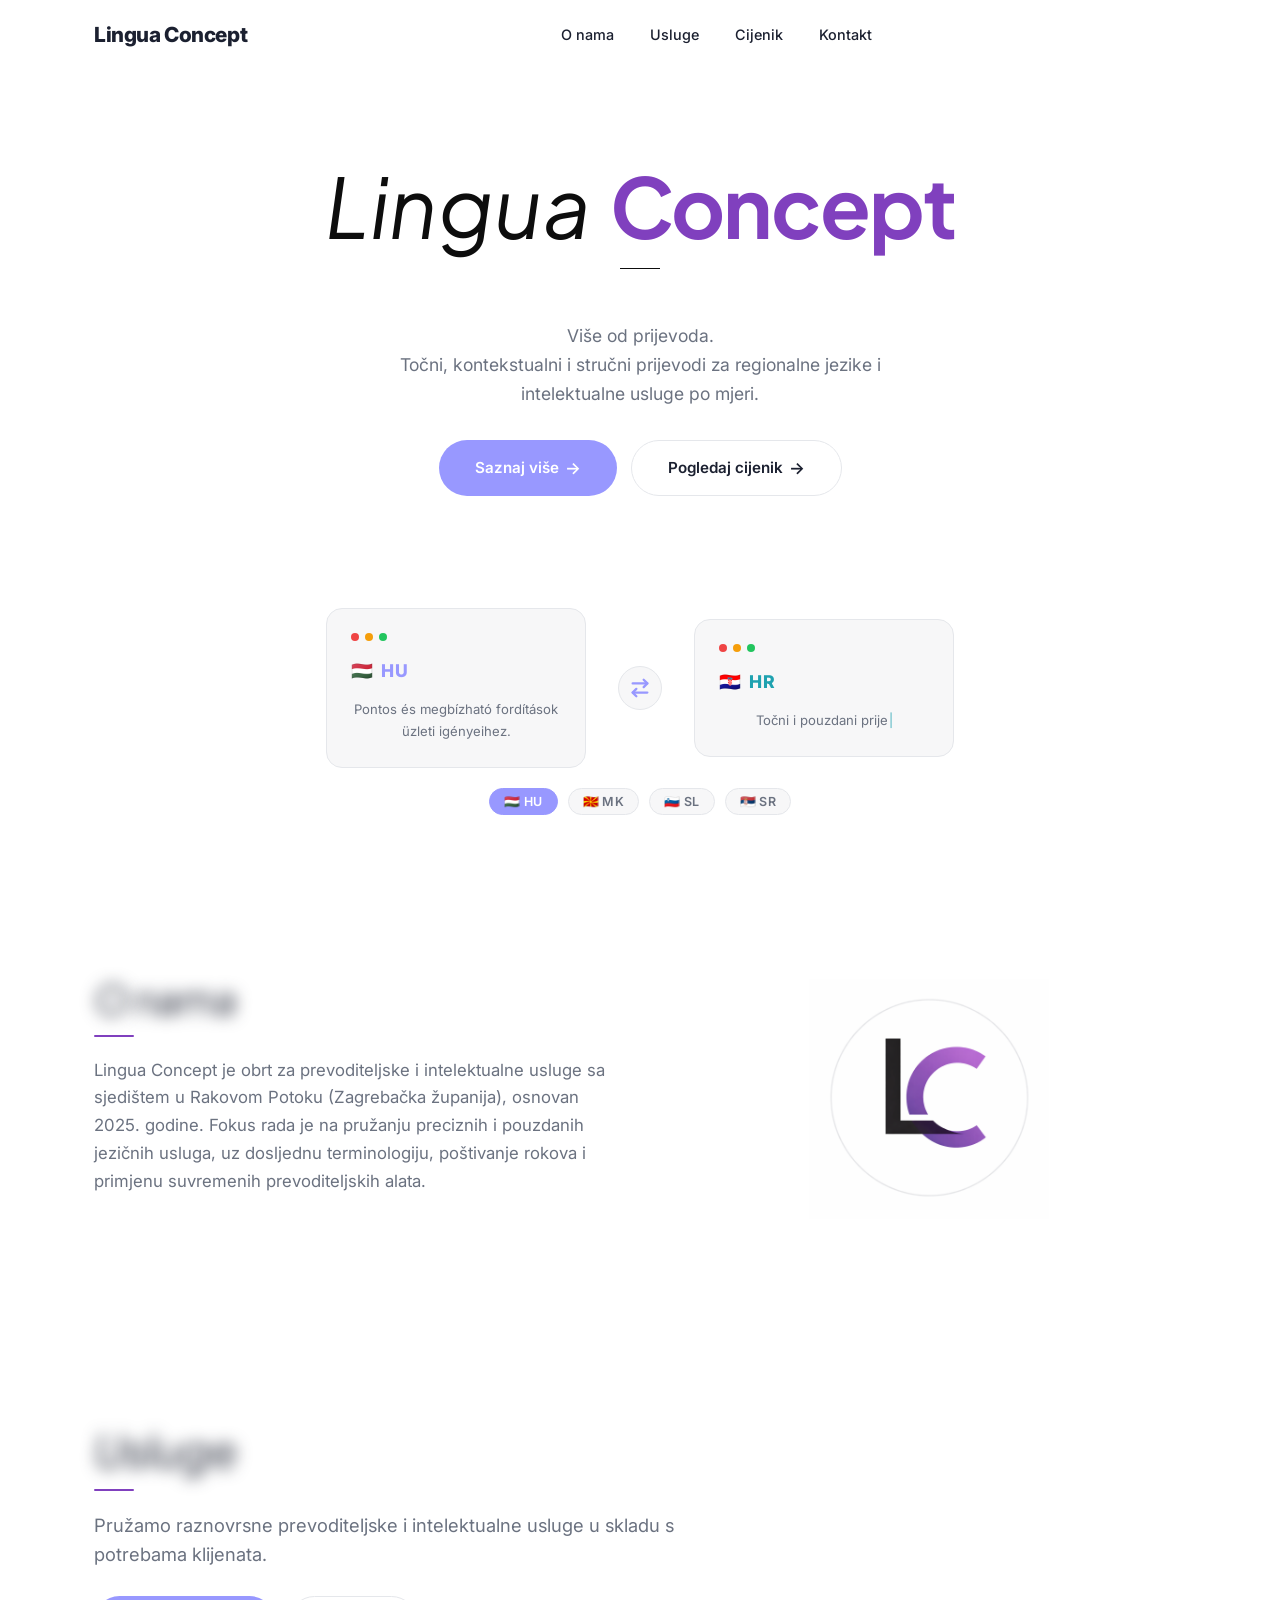
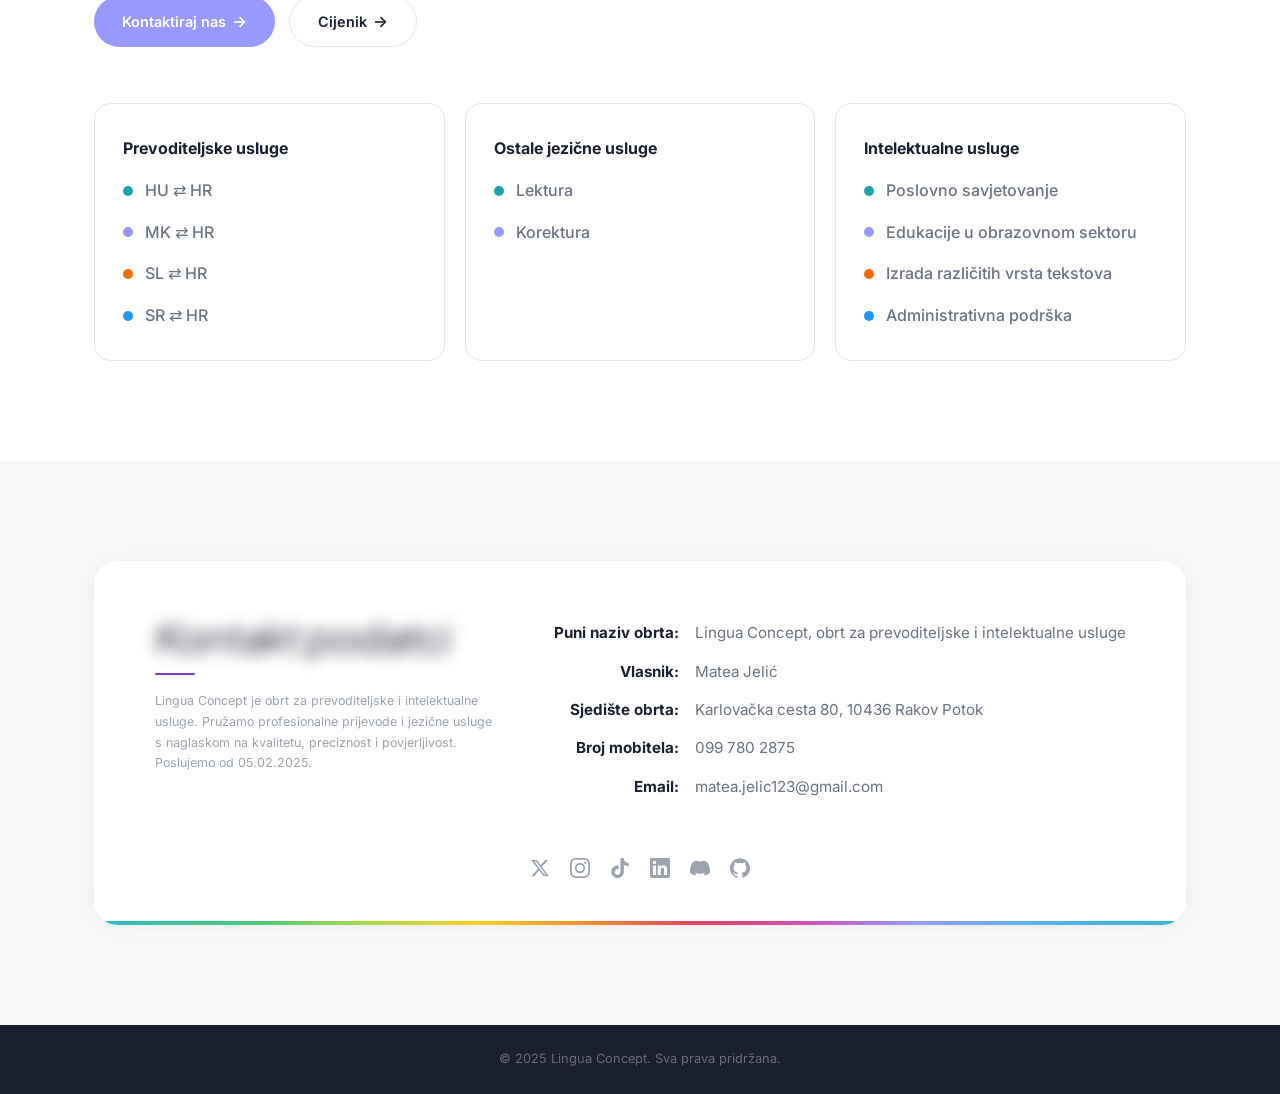
==== commit 2ea0b2d0: "style section title finish" ====
--- a/index.html
+++ b/index.html
@@ -8,7 +8,7 @@
   <link rel="preconnect" href="https://fonts.googleapis.com" />
   <link rel="preconnect" href="https://fonts.gstatic.com" crossorigin />
   <link
-    href="https://fonts.googleapis.com/css2?family=Inter:wght@300;400;500;600;700;800;900&family=Playfair+Display:ital,wght@0,700;1,400&display=swap"
+    href="https://fonts.googleapis.com/css2?family=Inter:wght@300;400;500;600;700;800;900&family=Plus+Jakarta+Sans:ital,wght@0,400;0,600;0,700;0,800;1,400;1,600;1,700&display=swap"
     rel="stylesheet"
   />
 </head>
--- a/styles.css
+++ b/styles.css
@@ -84,7 +84,7 @@
 }
 
 .section-title {
-  font-family: 'Playfair Display', serif;
+  font-family: 'Plus Jakarta Sans', system-ui, -apple-system, BlinkMacSystemFont, "Segoe UI", Roboto, "Helvetica Neue", Arial, sans-serif;
   font-size: clamp(1.75rem, 3.5vw, 2.5rem);
   font-weight: 400;
   font-style: italic;
@@ -110,12 +110,30 @@
   color: #8040be;
 }
 
-.section-title--wait {
+/* --- Word-by-word title reveal --- */
+.title-word {
+  display: inline-block;
   opacity: 0;
-}
-
-.section-title--revealed {
-  animation: titleReveal 1.1s cubic-bezier(0.16, 1, 0.3, 1) both;
+  transform: translateY(24px);
+  filter: blur(8px);
+  will-change: opacity, transform, filter;
+}
+
+.title-word.word-visible {
+  animation: wordReveal 0.6s cubic-bezier(0.16, 1, 0.3, 1) both;
+}
+
+@keyframes wordReveal {
+  from {
+    opacity: 0;
+    transform: translateY(24px);
+    filter: blur(8px);
+  }
+  to {
+    opacity: 1;
+    transform: translateY(0);
+    filter: blur(0);
+  }
 }
 
 .section-desc {
@@ -364,9 +382,9 @@
   }
 }
 
-/* Luxury serif title — Playfair Display */
+/* Hero title — Plus Jakarta Sans */
 .hero__title-lingua {
-  font-family: 'Playfair Display', serif;
+  font-family: 'Plus Jakarta Sans', system-ui, -apple-system, BlinkMacSystemFont, "Segoe UI", Roboto, "Helvetica Neue", Arial, sans-serif;
   font-weight: 400;
   font-style: italic;
   color: #0d0d0d;
@@ -375,7 +393,7 @@
 }
 
 .hero__title-concept {
-  font-family: 'Playfair Display', serif;
+  font-family: 'Plus Jakarta Sans', system-ui, -apple-system, BlinkMacSystemFont, "Segoe UI", Roboto, "Helvetica Neue", Arial, sans-serif;
   font-weight: 700;
   font-style: normal;
   color: #8040be;
@@ -1125,7 +1143,7 @@
 }
 
 .about-hero__heading {
-  font-family: 'Playfair Display', serif;
+  font-family: 'Plus Jakarta Sans', system-ui, -apple-system, BlinkMacSystemFont, "Segoe UI", Roboto, "Helvetica Neue", Arial, sans-serif;
   font-size: clamp(2.2rem, 5vw, 3.2rem);
   font-weight: 400;
   font-style: italic;
@@ -1167,7 +1185,7 @@
 }
 
 .about-vcard__title {
-  font-family: 'Playfair Display', serif;
+  font-family: 'Plus Jakarta Sans', system-ui, -apple-system, BlinkMacSystemFont, "Segoe UI", Roboto, "Helvetica Neue", Arial, sans-serif;
   font-size: clamp(1.75rem, 3.5vw, 2.5rem);
   font-weight: 400;
   font-style: italic;
@@ -1270,7 +1288,7 @@
 }
 
 .about-perks__title {
-  font-family: 'Playfair Display', serif;
+  font-family: 'Plus Jakarta Sans', system-ui, -apple-system, BlinkMacSystemFont, "Segoe UI", Roboto, "Helvetica Neue", Arial, sans-serif;
   font-size: clamp(1.75rem, 3.5vw, 2.5rem);
   font-weight: 400;
   font-style: italic;
@@ -1422,7 +1440,7 @@
 }
 
 .about-services__title {
-  font-family: 'Playfair Display', serif;
+  font-family: 'Plus Jakarta Sans', system-ui, -apple-system, BlinkMacSystemFont, "Segoe UI", Roboto, "Helvetica Neue", Arial, sans-serif;
   font-size: clamp(1.75rem, 3.5vw, 2.5rem);
   font-weight: 400;
   font-style: italic;
@@ -1648,7 +1666,7 @@
 }
 
 .usluge-hero__title {
-  font-family: 'Playfair Display', serif;
+  font-family: 'Plus Jakarta Sans', system-ui, -apple-system, BlinkMacSystemFont, "Segoe UI", Roboto, "Helvetica Neue", Arial, sans-serif;
   font-size: clamp(2.2rem, 5vw, 3.2rem);
   font-weight: 400;
   font-style: italic;
@@ -1675,7 +1693,7 @@
 }
 
 .usluge-section__title {
-  font-family: 'Playfair Display', serif;
+  font-family: 'Plus Jakarta Sans', system-ui, -apple-system, BlinkMacSystemFont, "Segoe UI", Roboto, "Helvetica Neue", Arial, sans-serif;
   font-size: clamp(1.5rem, 3vw, 2rem);
   font-weight: 400;
   font-style: italic;
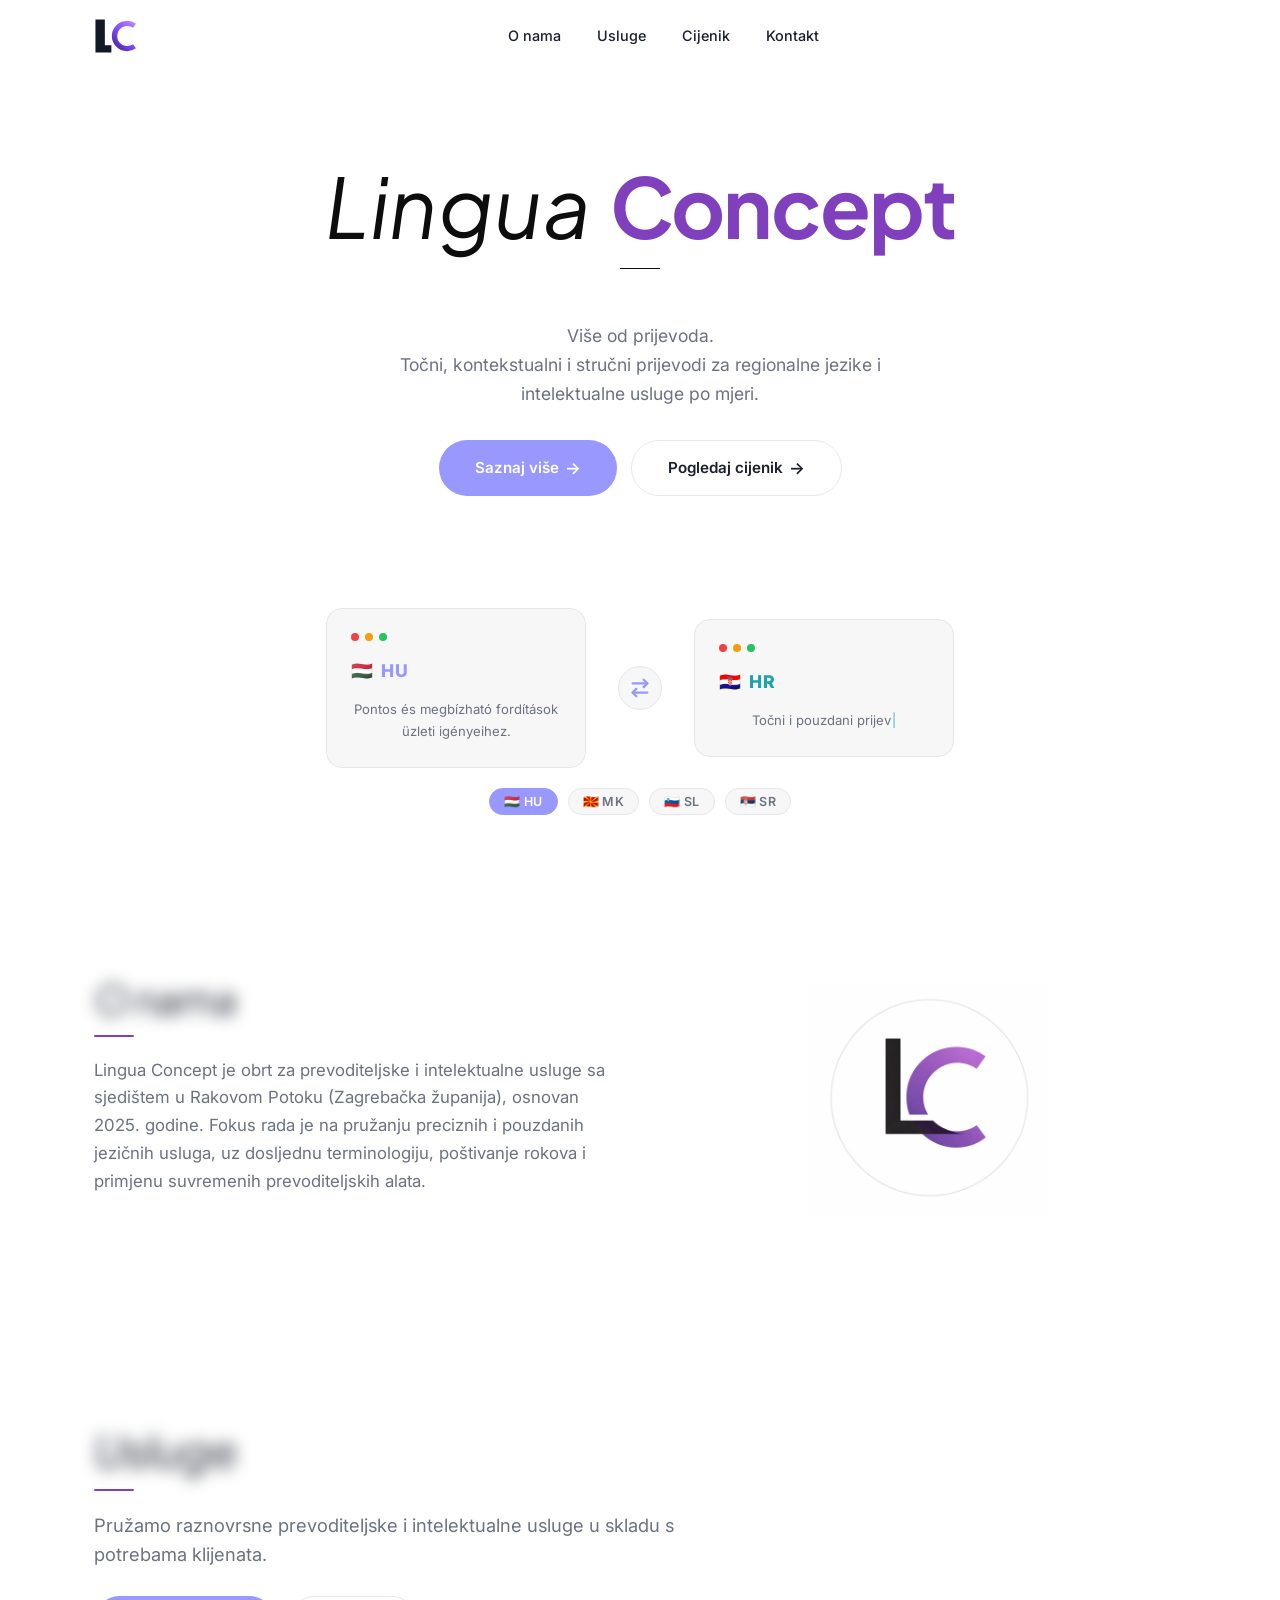
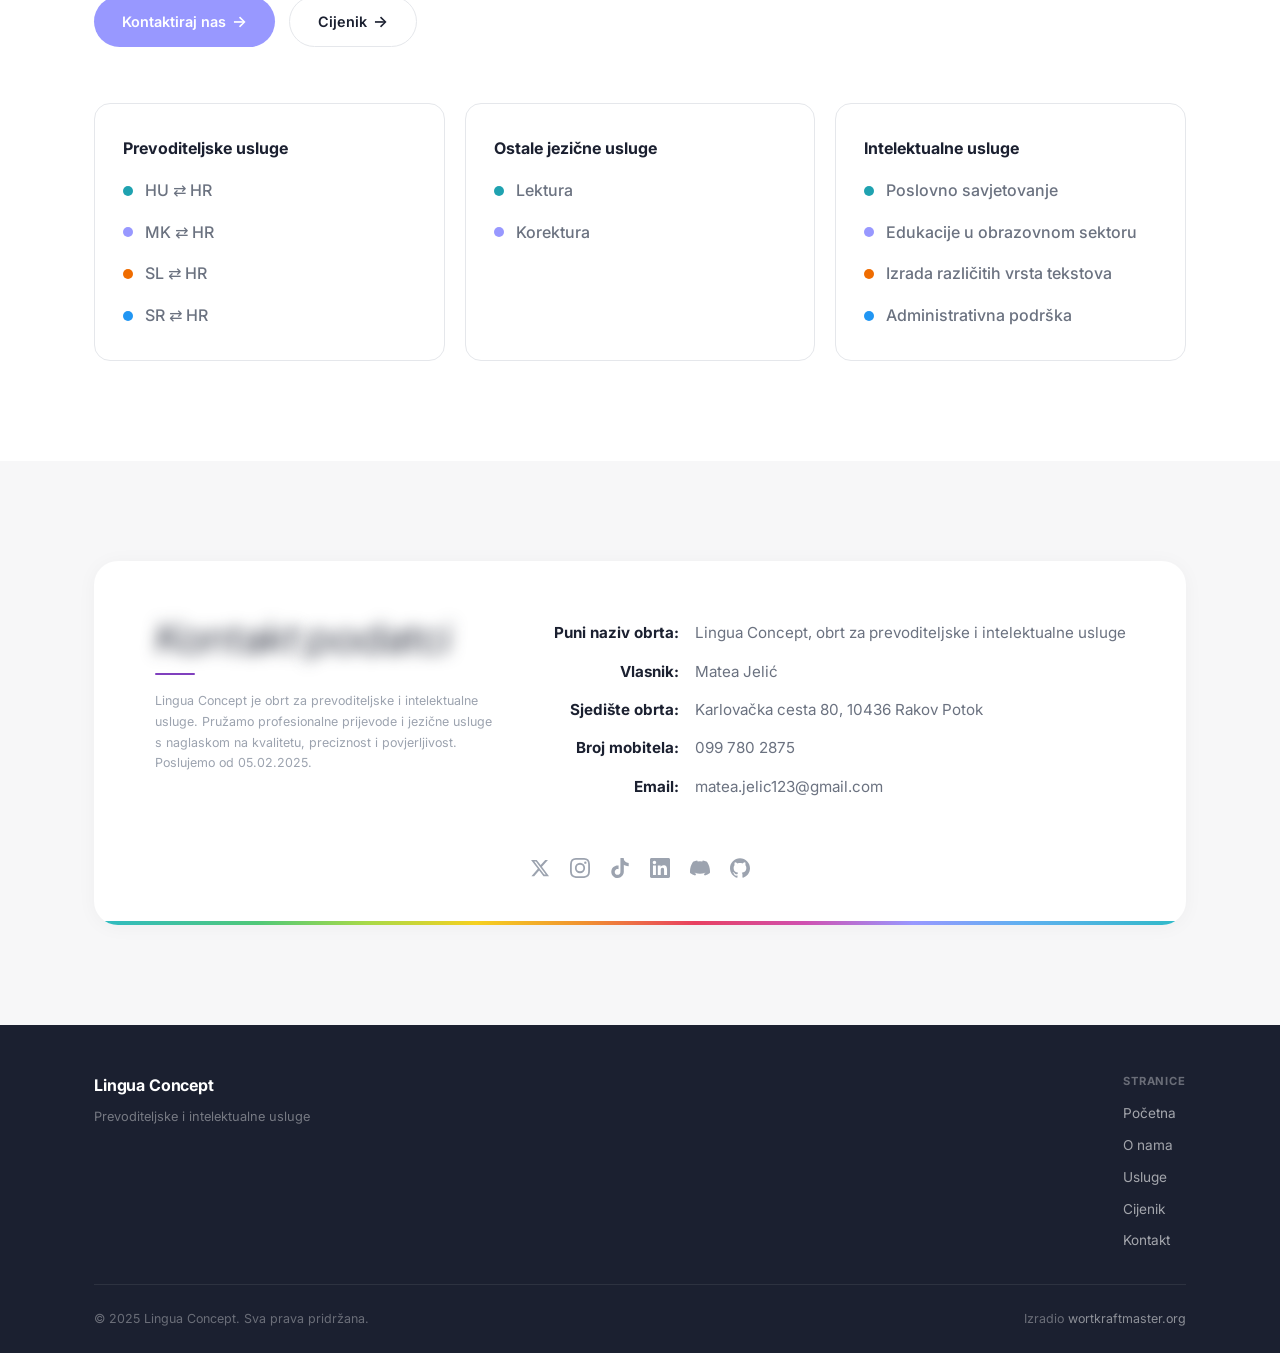
==== commit 8eada3d7: "footer pravno pages kontak" ====
--- a/index.html
+++ b/index.html
@@ -16,15 +16,15 @@
   <!-- ===== NAVIGATION ===== -->
   <header class="header">
     <nav class="nav container">
-      <a href="#" class="nav__logo">
-        <span>Lingua Concept</span>
+      <a href="index.html" class="nav__logo">
+        <img src="img/icon.svg" alt="Lingua Concept" class="nav__logo-icon" />
       </a>
 
       <ul class="nav__links" id="navLinks">
         <li><a href="o-nama.html">O nama</a></li>
         <li><a href="usluge.html">Usluge</a></li>
         <li><a href="cijenik.html">Cijenik</a></li>
-        <li><a href="#kontakt">Kontakt</a></li>
+        <li><a href="kontakt.html">Kontakt</a></li>
       </ul>
 
       <div class="nav__actions">
@@ -128,7 +128,7 @@
           Pružamo raznovrsne prevoditeljske i intelektualne usluge u skladu s potrebama klijenata.
         </p>
         <div class="section-actions">
-          <a href="#kontakt" class="btn btn--dark">Kontaktiraj nas <span class="btn__arrow">&rarr;</span></a>
+          <a href="kontakt.html" class="btn btn--dark">Kontaktiraj nas <span class="btn__arrow">&rarr;</span></a>
           <a href="cijenik.html" class="btn btn--ghost">Cijenik <span class="btn__arrow">&rarr;</span></a>
         </div>
       </div>
@@ -260,8 +260,25 @@
   <!-- ===== FOOTER ===== -->
   <footer class="footer">
     <div class="container">
+      <div class="footer__top">
+        <div class="footer__brand">
+          <span class="footer__brand-name">Lingua Concept</span>
+          <span class="footer__brand-desc">Prevoditeljske i intelektualne usluge</span>
+        </div>
+        <nav class="footer__nav" aria-label="Karta stranica">
+          <div class="footer__nav-group">
+            <span class="footer__nav-label">Stranice</span>
+            <a href="index.html" class="footer__nav-link">Početna</a>
+            <a href="o-nama.html" class="footer__nav-link">O nama</a>
+            <a href="usluge.html" class="footer__nav-link">Usluge</a>
+            <a href="cijenik.html" class="footer__nav-link">Cijenik</a>
+            <a href="kontakt.html" class="footer__nav-link">Kontakt</a>
+          </div>
+        </nav>
+      </div>
       <div class="footer__bottom">
         <p>&copy; 2025 Lingua Concept. Sva prava pridr&zcaron;ana.</p>
+        <p class="footer__credit">Izradio <a href="https://wortkraftmaster.org/" target="_blank" rel="noopener noreferrer">wortkraftmaster.org</a></p>
       </div>
     </div>
   </footer>
--- a/styles.css
+++ b/styles.css
@@ -255,6 +255,12 @@
   letter-spacing: -0.02em;
 }
 
+.nav__logo-icon {
+  height: 36px;
+  width: auto;
+  display: block;
+}
+
 .nav__logo--light {
   color: #fff;
 }
@@ -946,21 +952,98 @@
    FOOTER
    ============================================= */
 .footer {
-  padding: 24px 0;
+  padding: 48px 0 24px;
   background: var(--accent-dark);
   color: #fff;
 }
 
+.footer__top {
+  display: flex;
+  justify-content: space-between;
+  align-items: flex-start;
+  gap: 40px;
+  padding-bottom: 32px;
+  border-bottom: 1px solid rgba(255, 255, 255, 0.08);
+  margin-bottom: 24px;
+}
+
+.footer__brand {
+  display: flex;
+  flex-direction: column;
+  gap: 8px;
+}
+
+.footer__brand-name {
+  font-size: 1rem;
+  font-weight: 700;
+  color: #fff;
+  letter-spacing: -0.01em;
+}
+
+.footer__brand-desc {
+  font-size: 0.8rem;
+  color: rgba(255, 255, 255, 0.4);
+  max-width: 220px;
+  line-height: 1.5;
+}
+
+.footer__nav {
+  display: flex;
+  gap: 48px;
+}
+
+.footer__nav-group {
+  display: flex;
+  flex-direction: column;
+  gap: 10px;
+}
+
+.footer__nav-label {
+  font-size: 0.7rem;
+  font-weight: 700;
+  text-transform: uppercase;
+  letter-spacing: 0.08em;
+  color: rgba(255, 255, 255, 0.35);
+  margin-bottom: 2px;
+}
+
+.footer__nav-link {
+  font-size: 0.85rem;
+  color: rgba(255, 255, 255, 0.6);
+  text-decoration: none;
+  transition: var(--transition);
+}
+
+.footer__nav-link:hover {
+  color: #fff;
+}
 
 .footer__bottom {
   display: flex;
-  justify-content: center;
+  justify-content: space-between;
   align-items: center;
+  gap: 16px;
+  flex-wrap: wrap;
 }
 
 .footer__bottom p {
-  font-size: 0.8rem;
+  font-size: 0.78rem;
   color: rgba(255, 255, 255, 0.35);
+}
+
+.footer__credit {
+  font-size: 0.78rem;
+  color: rgba(255, 255, 255, 0.3);
+}
+
+.footer__credit a {
+  color: rgba(255, 255, 255, 0.5);
+  text-decoration: none;
+  transition: var(--transition);
+}
+
+.footer__credit a:hover {
+  color: #fff;
 }
 
 .footer__socials {
@@ -975,6 +1058,24 @@
 
 .footer__socials a:hover {
   color: #fff;
+}
+
+@media (max-width: 640px) {
+  .footer__top {
+    flex-direction: column;
+    gap: 28px;
+  }
+
+  .footer__nav {
+    gap: 28px;
+    flex-wrap: wrap;
+  }
+
+  .footer__bottom {
+    flex-direction: column;
+    align-items: flex-start;
+    gap: 8px;
+  }
 }
 
 /* =============================================
@@ -1642,6 +1743,137 @@
   }
 }
 
+/* =============================================
+   PAGE HERO — shared inner-page header
+   ============================================= */
+.page-hero {
+  padding: 140px 0 80px;
+  background: var(--bg-primary);
+}
+
+.page-hero__inner {
+  display: grid;
+  grid-template-columns: 1fr 1fr;
+  gap: 64px;
+  align-items: center;
+}
+
+.page-hero__badge {
+  display: inline-flex;
+  align-items: center;
+  font-size: 0.75rem;
+  font-weight: 700;
+  text-transform: uppercase;
+  letter-spacing: 0.08em;
+  color: #7c4dff;
+  background: #ede7f6;
+  padding: 5px 14px;
+  border-radius: 50px;
+  margin-bottom: 20px;
+}
+
+.page-hero__title {
+  font-family: 'Plus Jakarta Sans', system-ui, -apple-system, BlinkMacSystemFont, "Segoe UI", Roboto, "Helvetica Neue", Arial, sans-serif;
+  font-size: clamp(2.2rem, 5vw, 3.2rem);
+  font-weight: 700;
+  font-style: italic;
+  letter-spacing: -0.02em;
+  line-height: 1.15;
+  margin-bottom: 20px;
+  color: var(--text-heading);
+}
+
+.page-hero__title::after {
+  content: '';
+  display: block;
+  width: 40px;
+  height: 2px;
+  background: #8040be;
+  border-radius: 2px;
+  margin-top: 12px;
+}
+
+.page-hero__desc {
+  font-size: 1.05rem;
+  color: var(--text-body);
+  line-height: 1.7;
+  margin-bottom: 32px;
+  max-width: 440px;
+}
+
+.page-hero__image-wrap {
+  border-radius: 20px;
+  box-shadow: 0 20px 60px rgba(0, 0, 0, 0.10);
+}
+
+.page-hero__image {
+  width: 100%;
+  height: 460px;
+  object-fit: cover;
+  object-position: bottom;
+  border-radius: 20px;
+  display: block;
+}
+
+/* O nama bio section */
+.about-intro {
+  padding: var(--section-padding) 0;
+  background: var(--bg-primary);
+}
+
+@media (max-width: 900px) {
+  .page-hero__inner {
+    grid-template-columns: 1fr;
+    gap: 40px;
+  }
+
+  .page-hero__image {
+    height: 300px;
+  }
+}
+
+@media (max-width: 560px) {
+  .page-hero {
+    padding: 120px 0 56px;
+  }
+
+  .page-hero__image {
+    height: 220px;
+  }
+}
+
+/* PAGE HERO — entrance & interaction animations */
+@keyframes heroImageReveal {
+  from { clip-path: inset(0 100% 0 0); }
+  to   { clip-path: inset(0 0%   0 0); }
+}
+
+@keyframes heroFadeUp {
+  from { opacity: 0; transform: translateY(22px); filter: blur(6px); }
+  to   { opacity: 1; transform: translateY(0);    filter: blur(0);   }
+}
+
+.page-hero__badge {
+  animation: heroFadeUp 0.6s cubic-bezier(0.16, 1, 0.3, 1) 0.05s both;
+}
+
+.page-hero__desc {
+  animation: heroFadeUp 0.7s cubic-bezier(0.16, 1, 0.3, 1) 0.45s both;
+}
+
+.page-hero__image {
+  animation: heroImageReveal 1s cubic-bezier(0.16, 1, 0.3, 1) 0.2s both;
+}
+
+.page-hero__image-wrap {
+  will-change: transform;
+}
+
+.page-hero__image-wrap.tilt-resetting {
+  transition: transform 0.5s cubic-bezier(0.16, 1, 0.3, 1);
+}
+
+
 /* Purple accent line for about-page section titles */
 .about-hero__heading::after,
 .about-vcard__title::after,
@@ -2426,6 +2658,638 @@
   }
 }
 
+/* =============================================
+   KOREKTURA — word-by-word spell-check animation
+   ============================================= */
+
+/* Card fade — whole card fades out then resets invisibly */
+@keyframes kor-card {
+  0%   { opacity: 1; }
+  86%  { opacity: 1; }
+  96%  { opacity: 0; }
+  100% { opacity: 0; }
+}
+
+.korektura-doc {
+  background: rgba(255, 255, 255, 0.14);
+  border: 1px solid rgba(255, 255, 255, 0.22);
+  border-radius: 12px;
+  padding: 18px 22px 26px;
+  width: 84%;
+  animation: kor-card 12s linear infinite;
+}
+
+.korektura-doc__titlebar {
+  display: flex;
+  gap: 6px;
+  margin-bottom: 18px;
+}
+
+.korektura-doc__titlebar span {
+  width: 9px;
+  height: 9px;
+  border-radius: 50%;
+  background: rgba(255, 255, 255, 0.50);
+}
+
+.korektura-doc__row {
+  display: flex;
+  gap: 8px;
+  margin-bottom: 22px; /* room below bars for ticks */
+}
+
+.korektura-doc__row:last-child {
+  margin-bottom: 0;
+}
+
+/* Word bars */
+.kor-item {
+  height: 9px;
+  border-radius: 5px;
+  background-color: rgba(255, 255, 255, 0.28);
+  position: relative;
+  flex: 1;
+}
+
+/* Tick mark below each bar */
+.kor-item__tick {
+  position: absolute;
+  bottom: -17px;
+  left: 50%;
+  transform: translateX(-50%);
+  font-size: 11px;
+  font-weight: 900;
+  color: #4ade80;
+  line-height: 1;
+  opacity: 0;
+}
+
+/* Wavy underline for error bar */
+.kor-item__wavy {
+  position: absolute;
+  bottom: -6px;
+  left: 0;
+  right: 0;
+  height: 4px;
+  background-image: url("data:image/svg+xml,%3Csvg xmlns='http://www.w3.org/2000/svg' width='6' height='4'%3E%3Cpath d='M0 3 Q1.5 1 3 3 Q4.5 5 6 3' fill='none' stroke='%23f87171' stroke-width='1.3'/%3E%3C/svg%3E");
+  background-repeat: repeat-x;
+  background-position: center;
+  opacity: 0;
+  animation: kor-wavy 12s linear infinite;
+}
+
+/* ── Bar highlight animations (scan sweep) ──
+   Timing: each regular item = 8%, error item = 23%
+   Items: 1(0%), 2(8%), 3(16%), 4(24%), err(32%), 5(55%), 6(63%), 7(71%)
+   Pause: 79-86%, Fade: 86-96%, Reset: 96-100%
+*/
+@keyframes kor-bar-1 {
+  0%    { background-color: rgba(255,255,255,0.28); }
+  2%    { background-color: rgba(255,255,255,0.60); }
+  7%    { background-color: rgba(255,255,255,0.28); }
+  100%  { background-color: rgba(255,255,255,0.28); }
+}
+@keyframes kor-bar-2 {
+  0%,8% { background-color: rgba(255,255,255,0.28); }
+  10%   { background-color: rgba(255,255,255,0.60); }
+  15%   { background-color: rgba(255,255,255,0.28); }
+  100%  { background-color: rgba(255,255,255,0.28); }
+}
+@keyframes kor-bar-3 {
+  0%,16%{ background-color: rgba(255,255,255,0.28); }
+  18%   { background-color: rgba(255,255,255,0.60); }
+  23%   { background-color: rgba(255,255,255,0.28); }
+  100%  { background-color: rgba(255,255,255,0.28); }
+}
+@keyframes kor-bar-4 {
+  0%,24%{ background-color: rgba(255,255,255,0.28); }
+  26%   { background-color: rgba(255,255,255,0.60); }
+  31%   { background-color: rgba(255,255,255,0.28); }
+  100%  { background-color: rgba(255,255,255,0.28); }
+}
+@keyframes kor-bar-err {
+  /* Normal → scan red → hold red → flash out → flash in bright → settle */
+  0%,32%  { background-color: rgba(255,255,255,0.28); }
+  34%     { background-color: rgba(239, 68, 68, 0.65); }
+  45%     { background-color: rgba(239, 68, 68, 0.65); }
+  47%     { background-color: rgba(255,255,255,0.00); } /* word vanishes */
+  50%     { background-color: rgba(255,255,255,0.65); } /* corrected word flashes */
+  55%     { background-color: rgba(255,255,255,0.28); } /* settles */
+  100%    { background-color: rgba(255,255,255,0.28); }
+}
+@keyframes kor-bar-5 {
+  0%,55%{ background-color: rgba(255,255,255,0.28); }
+  57%   { background-color: rgba(255,255,255,0.60); }
+  62%   { background-color: rgba(255,255,255,0.28); }
+  100%  { background-color: rgba(255,255,255,0.28); }
+}
+@keyframes kor-bar-6 {
+  0%,63%{ background-color: rgba(255,255,255,0.28); }
+  65%   { background-color: rgba(255,255,255,0.60); }
+  70%   { background-color: rgba(255,255,255,0.28); }
+  100%  { background-color: rgba(255,255,255,0.28); }
+}
+@keyframes kor-bar-7 {
+  0%,71%{ background-color: rgba(255,255,255,0.28); }
+  73%   { background-color: rgba(255,255,255,0.60); }
+  78%   { background-color: rgba(255,255,255,0.28); }
+  100%  { background-color: rgba(255,255,255,0.28); }
+}
+
+/* ── Tick appear animations ── */
+@keyframes kor-tick-1   { 0%,6%  { opacity:0; } 8%  { opacity:1; } 86% { opacity:1; } 94% { opacity:0; } 100% { opacity:0; } }
+@keyframes kor-tick-2   { 0%,14% { opacity:0; } 16% { opacity:1; } 86% { opacity:1; } 94% { opacity:0; } 100% { opacity:0; } }
+@keyframes kor-tick-3   { 0%,22% { opacity:0; } 24% { opacity:1; } 86% { opacity:1; } 94% { opacity:0; } 100% { opacity:0; } }
+@keyframes kor-tick-4   { 0%,30% { opacity:0; } 32% { opacity:1; } 86% { opacity:1; } 94% { opacity:0; } 100% { opacity:0; } }
+@keyframes kor-tick-err { 0%,52% { opacity:0; } 55% { opacity:1; } 86% { opacity:1; } 94% { opacity:0; } 100% { opacity:0; } }
+@keyframes kor-tick-5   { 0%,61% { opacity:0; } 63% { opacity:1; } 86% { opacity:1; } 94% { opacity:0; } 100% { opacity:0; } }
+@keyframes kor-tick-6   { 0%,69% { opacity:0; } 71% { opacity:1; } 86% { opacity:1; } 94% { opacity:0; } 100% { opacity:0; } }
+@keyframes kor-tick-7   { 0%,77% { opacity:0; } 79% { opacity:1; } 86% { opacity:1; } 94% { opacity:0; } 100% { opacity:0; } }
+
+/* ── Wavy underline ── */
+@keyframes kor-wavy {
+  0%,33%  { opacity: 0; }
+  37%     { opacity: 1; }
+  45%     { opacity: 1; }
+  48%     { opacity: 0; }
+  100%    { opacity: 0; }
+}
+
+/* Apply animations */
+.kor-item--1   { flex: 5;   animation: kor-bar-1   12s linear infinite; }
+.kor-item--2   { flex: 2;   animation: kor-bar-2   12s linear infinite; }
+.kor-item--3   { flex: 3.5; animation: kor-bar-3   12s linear infinite; }
+.kor-item--4   { flex: 3;   animation: kor-bar-4   12s linear infinite; }
+.kor-item--err { flex: 4.5; animation: kor-bar-err 12s linear infinite; }
+.kor-item--5   { flex: 1.5; animation: kor-bar-5   12s linear infinite; }
+.kor-item--6   { flex: 4;   animation: kor-bar-6   12s linear infinite; }
+.kor-item--7   { flex: 3;   animation: kor-bar-7   12s linear infinite; }
+
+.kor-item__tick--1   { animation: kor-tick-1   12s linear infinite; }
+.kor-item__tick--2   { animation: kor-tick-2   12s linear infinite; }
+.kor-item__tick--3   { animation: kor-tick-3   12s linear infinite; }
+.kor-item__tick--4   { animation: kor-tick-4   12s linear infinite; }
+.kor-item__tick--err { animation: kor-tick-err 12s linear infinite; }
+.kor-item__tick--5   { animation: kor-tick-5   12s linear infinite; }
+.kor-item__tick--6   { animation: kor-tick-6   12s linear infinite; }
+.kor-item__tick--7   { animation: kor-tick-7   12s linear infinite; }
+
+/* =============================================
+   LEKTURA — pen-tracing + detection + restructure
+   Timing (9s loop):
+     Trace  line 1:  0 – 15%
+     Trace  line 2: 19 – 34%
+     Trace  line 3: 38 – 53%   ← line 3 is the "problem" line
+     Trace  line 4: 57 – 67%
+     Detect (red):  67 – 71%
+     Rearrange:     71 – 83%   (bars resize, lines 2+4 shift)
+     Fixed:         83 – 89%
+     Fade:          89 – 97%
+     Reset:         97 – 100%
+   ============================================= */
+.lektura-doc {
+  background: rgba(255, 255, 255, 0.14);
+  border: 1px solid rgba(255, 255, 255, 0.22);
+  border-radius: 12px;
+  padding: 18px 22px 22px;
+  width: 84%;
+}
+
+.lektura-doc__titlebar {
+  display: flex;
+  gap: 6px;
+  margin-bottom: 18px;
+}
+
+.lektura-doc__titlebar span {
+  width: 9px;
+  height: 9px;
+  border-radius: 50%;
+  background: rgba(255, 255, 255, 0.50);
+}
+
+.lektura-doc__line {
+  margin-bottom: 13px;
+  position: relative; /* needed for translateY */
+}
+
+.lektura-doc__line:last-child {
+  margin-bottom: 0;
+}
+
+.lektura-doc__bar {
+  height: 9px;
+  border-radius: 5px;
+  margin-bottom: 7px;
+}
+
+.lektura-doc__ul {
+  height: 3px;
+  border-radius: 2px;
+  position: relative;
+  overflow: visible;
+  width: 0;
+}
+
+.lektura-doc__pen {
+  position: absolute;
+  right: -14px;
+  top: -16px;
+  width: 18px;
+  height: 18px;
+  color: #fff;
+  opacity: 0;
+  filter: drop-shadow(0 1px 4px rgba(0, 0, 0, 0.25));
+}
+
+/* ── Bar animations (control width + colour) ── */
+/* Bar 1: shrinks when line 3 restructures (content moves down) */
+@keyframes lektura-bar-1 {
+  0%    { width: 88%; background: rgba(255,255,255,0.28); }
+  71%   { width: 88%; background: rgba(255,255,255,0.28); }
+  81%   { width: 70%; background: rgba(255,255,255,0.28); }
+  97%   { width: 70%; background: rgba(255,255,255,0.28); }
+  100%  { width: 88%; background: rgba(255,255,255,0.28); }
+}
+/* Bar 2: grows (absorbs redistributed content from line 3) */
+@keyframes lektura-bar-2 {
+  0%    { width: 74%; background: rgba(255,255,255,0.28); }
+  71%   { width: 74%; background: rgba(255,255,255,0.28); }
+  81%   { width: 90%; background: rgba(255,255,255,0.28); }
+  97%   { width: 90%; background: rgba(255,255,255,0.28); }
+  100%  { width: 74%; background: rgba(255,255,255,0.28); }
+}
+/* Bar 3: turns red, shrinks (the restructured problem line) */
+@keyframes lektura-bar-3 {
+  0%    { width: 82%; background: rgba(255,255,255,0.28); }
+  67%   { width: 82%; background: rgba(255,255,255,0.28); }
+  70%   { width: 82%; background: rgba(248,113,113,0.55); }
+  81%   { width: 54%; background: rgba(248,113,113,0.55); }
+  87%   { width: 54%; background: rgba(255,255,255,0.28); }
+  97%   { width: 54%; background: rgba(255,255,255,0.28); }
+  100%  { width: 82%; background: rgba(255,255,255,0.28); }
+}
+/* Bar 4: grows (receives content redistributed from line 3) */
+@keyframes lektura-bar-4 {
+  0%    { width: 58%; background: rgba(255,255,255,0.28); }
+  71%   { width: 58%; background: rgba(255,255,255,0.28); }
+  81%   { width: 78%; background: rgba(255,255,255,0.28); }
+  97%   { width: 78%; background: rgba(255,255,255,0.28); }
+  100%  { width: 58%; background: rgba(255,255,255,0.28); }
+}
+
+.lektura-doc__bar--1 { animation: lektura-bar-1 9s linear infinite; }
+.lektura-doc__bar--2 { animation: lektura-bar-2 9s linear infinite; }
+.lektura-doc__bar--3 { animation: lektura-bar-3 9s linear infinite; }
+.lektura-doc__bar--4 { animation: lektura-bar-4 9s linear infinite; }
+
+/* ── Line shift animations (lines 2 and 4 physically move) ── */
+@keyframes lektura-shift-2 {
+  0%, 71%  { transform: translateY(0); }
+  78%      { transform: translateY(-9px); }
+  86%      { transform: translateY(-9px); }
+  92%      { transform: translateY(0); }
+  100%     { transform: translateY(0); }
+}
+@keyframes lektura-shift-4 {
+  0%, 71%  { transform: translateY(0); }
+  78%      { transform: translateY(9px); }
+  86%      { transform: translateY(9px); }
+  92%      { transform: translateY(0); }
+  100%     { transform: translateY(0); }
+}
+
+.lektura-line--2 { animation: lektura-shift-2 9s linear infinite; }
+.lektura-line--4 { animation: lektura-shift-4 9s linear infinite; }
+
+/* ── Underline growth + colour change + rearrangement ── */
+@keyframes lektura-ul-1 {
+  0%      { width: 0;   opacity: 1; background: #fff; box-shadow: 0 0 6px rgba(255,255,255,0.5); }
+  15%     { width: 88%; opacity: 1; background: #fff; box-shadow: 0 0 6px rgba(255,255,255,0.5); }
+  71%     { width: 88%; opacity: 1; background: #fff; }
+  81%     { width: 70%; opacity: 1; background: #fff; }
+  89%     { width: 70%; opacity: 1; }
+  97%     { width: 70%; opacity: 0; }
+  100%    { width: 0;   opacity: 0; background: #fff; }
+}
+@keyframes lektura-ul-2 {
+  0%, 19% { width: 0;   opacity: 1; background: #fff; box-shadow: 0 0 6px rgba(255,255,255,0.5); }
+  34%     { width: 74%; opacity: 1; background: #fff; box-shadow: 0 0 6px rgba(255,255,255,0.5); }
+  71%     { width: 74%; opacity: 1; background: #fff; }
+  81%     { width: 90%; opacity: 1; background: #fff; }
+  89%     { width: 90%; opacity: 1; }
+  97%     { width: 90%; opacity: 0; }
+  100%    { width: 0;   opacity: 0; background: #fff; }
+}
+/* Line 3: draws → turns red → shrinks → fixed colour */
+@keyframes lektura-ul-3 {
+  0%, 38% { width: 0;   opacity: 1; background: #fff;    box-shadow: 0 0 6px rgba(255,255,255,0.5); }
+  53%     { width: 82%; opacity: 1; background: #fff;    box-shadow: 0 0 6px rgba(255,255,255,0.5); }
+  67%     { width: 82%; opacity: 1; background: #fff;    box-shadow: 0 0 6px rgba(255,255,255,0.5); }
+  70%     { width: 82%; opacity: 1; background: #f87171; box-shadow: 0 0 8px rgba(248,113,113,0.7); }
+  81%     { width: 54%; opacity: 1; background: #f87171; box-shadow: 0 0 8px rgba(248,113,113,0.7); }
+  87%     { width: 54%; opacity: 1; background: #fff;    box-shadow: 0 0 6px rgba(255,255,255,0.5); }
+  89%     { width: 54%; opacity: 1; }
+  97%     { width: 54%; opacity: 0; }
+  100%    { width: 0;   opacity: 0; background: #fff; }
+}
+@keyframes lektura-ul-4 {
+  0%, 57% { width: 0;   opacity: 1; background: #fff; box-shadow: 0 0 6px rgba(255,255,255,0.5); }
+  67%     { width: 58%; opacity: 1; background: #fff; box-shadow: 0 0 6px rgba(255,255,255,0.5); }
+  71%     { width: 58%; opacity: 1; background: #fff; }
+  81%     { width: 78%; opacity: 1; background: #fff; }
+  89%     { width: 78%; opacity: 1; }
+  97%     { width: 78%; opacity: 0; }
+  100%    { width: 0;   opacity: 0; background: #fff; }
+}
+
+/* ── Pen visibility (9s loop) ── */
+@keyframes lektura-pen-1 {
+  0%      { opacity: 1; }
+  15%     { opacity: 1; }
+  17%     { opacity: 0; }
+  100%    { opacity: 0; }
+}
+@keyframes lektura-pen-2 {
+  0%, 18% { opacity: 0; }
+  19%     { opacity: 1; }
+  34%     { opacity: 1; }
+  36%     { opacity: 0; }
+  100%    { opacity: 0; }
+}
+@keyframes lektura-pen-3 {
+  0%, 37% { opacity: 0; }
+  38%     { opacity: 1; }
+  53%     { opacity: 1; }
+  55%     { opacity: 0; }
+  100%    { opacity: 0; }
+}
+@keyframes lektura-pen-4 {
+  0%, 56% { opacity: 0; }
+  57%     { opacity: 1; }
+  67%     { opacity: 1; }
+  69%     { opacity: 0; }
+  100%    { opacity: 0; }
+}
+
+.lektura-doc__ul--1 { animation: lektura-ul-1 9s linear infinite; }
+.lektura-doc__ul--2 { animation: lektura-ul-2 9s linear infinite; }
+.lektura-doc__ul--3 { animation: lektura-ul-3 9s linear infinite; }
+.lektura-doc__ul--4 { animation: lektura-ul-4 9s linear infinite; }
+
+.lektura-doc__pen--1 { animation: lektura-pen-1 9s linear infinite; }
+.lektura-doc__pen--2 { animation: lektura-pen-2 9s linear infinite; }
+.lektura-doc__pen--3 { animation: lektura-pen-3 9s linear infinite; }
+.lektura-doc__pen--4 { animation: lektura-pen-4 9s linear infinite; }
+
+/* =============================================
+   KONTAKT FORM
+   ============================================= */
+.kontakt-form-section {
+  padding: var(--section-padding) 0;
+  background: var(--bg-primary);
+}
+
+[hidden] { display: none !important; }
+
+.kontakt-form-card {
+  background: var(--bg-card);
+  border: 1px solid var(--border-color);
+  border-radius: 24px;
+  padding: 56px 64px;
+  max-width: 800px;
+  margin: 0 auto;
+  box-shadow: 0 4px 32px rgba(0, 0, 0, 0.05);
+}
+
+.kontakt-form-card__header {
+  margin-bottom: 40px;
+}
+
+.kontakt-form-card__title {
+  font-family: 'Plus Jakarta Sans', system-ui, -apple-system, BlinkMacSystemFont, "Segoe UI", Roboto, "Helvetica Neue", Arial, sans-serif;
+  font-size: clamp(1.6rem, 3vw, 2.1rem);
+  font-weight: 400;
+  font-style: italic;
+  letter-spacing: -0.02em;
+  color: var(--text-heading);
+  margin-bottom: 8px;
+}
+
+.kontakt-form-card__title::after {
+  content: '';
+  display: block;
+  width: 40px;
+  height: 2px;
+  background: #8040be;
+  border-radius: 2px;
+  margin-top: 12px;
+}
+
+.kontakt-form-card__subtitle {
+  font-size: 1rem;
+  color: var(--text-body);
+  line-height: 1.6;
+  margin-top: 16px;
+}
+
+/* Form layout */
+.kontakt-form__row {
+  display: grid;
+  grid-template-columns: 1fr 1fr;
+  gap: 20px;
+  margin-bottom: 20px;
+}
+
+.kontakt-form__group {
+  display: flex;
+  flex-direction: column;
+  gap: 6px;
+  margin-bottom: 20px;
+}
+
+.kontakt-form__group--half {
+  max-width: calc(50% - 10px);
+  margin-bottom: 20px;
+}
+
+.kontakt-form__row .kontakt-form__group {
+  margin-bottom: 0;
+}
+
+/* Labels */
+.kontakt-form__label {
+  font-size: 0.85rem;
+  font-weight: 600;
+  color: var(--text-heading);
+  display: flex;
+  align-items: center;
+  gap: 6px;
+}
+
+.kontakt-form__required {
+  color: #7c4dff;
+  font-weight: 700;
+}
+
+.kontakt-form__optional {
+  font-size: 0.75rem;
+  font-weight: 500;
+  color: var(--text-muted);
+  background: var(--bg-secondary);
+  padding: 2px 8px;
+  border-radius: 50px;
+}
+
+/* Inputs & textarea */
+.kontakt-form__input,
+.kontakt-form__textarea {
+  padding: 13px 16px;
+  border: 1.5px solid var(--border-color);
+  border-radius: var(--radius);
+  font-family: var(--font-family);
+  font-size: 0.95rem;
+  color: var(--text-heading);
+  background: var(--bg-primary);
+  transition: border-color 0.2s ease, box-shadow 0.2s ease;
+  outline: none;
+  width: 100%;
+}
+
+.kontakt-form__input::placeholder,
+.kontakt-form__textarea::placeholder {
+  color: var(--text-muted);
+}
+
+.kontakt-form__input:focus,
+.kontakt-form__textarea:focus {
+  border-color: #7c4dff;
+  box-shadow: 0 0 0 3px rgba(124, 77, 255, 0.12);
+}
+
+.kontakt-form__input.is-invalid,
+.kontakt-form__textarea.is-invalid {
+  border-color: #ef4444;
+  box-shadow: 0 0 0 3px rgba(239, 68, 68, 0.10);
+}
+
+.kontakt-form__textarea {
+  resize: vertical;
+  min-height: 140px;
+  line-height: 1.6;
+}
+
+/* Inline error messages */
+.kontakt-form__error {
+  font-size: 0.8rem;
+  color: #ef4444;
+  font-weight: 500;
+  display: none;
+}
+
+.kontakt-form__error.is-visible {
+  display: block;
+}
+
+/* Footer row */
+.kontakt-form__footer {
+  display: flex;
+  align-items: center;
+  justify-content: space-between;
+  gap: 20px;
+  margin-top: 32px;
+  padding-top: 24px;
+  border-top: 1px solid var(--border-color);
+}
+
+.kontakt-form__note {
+  font-size: 0.82rem;
+  color: var(--text-muted);
+}
+
+/* Success state */
+.kontakt-form__success {
+  display: flex;
+  flex-direction: column;
+  align-items: center;
+  text-align: center;
+  padding: 48px 24px;
+  gap: 16px;
+  animation: heroFadeUp 0.5s cubic-bezier(0.16, 1, 0.3, 1) both;
+}
+
+.kontakt-form__success-icon {
+  display: flex;
+  align-items: center;
+  justify-content: center;
+  width: 72px;
+  height: 72px;
+  border-radius: 50%;
+  background: #ede7f6;
+  color: #7c4dff;
+  margin-bottom: 8px;
+}
+
+.kontakt-form__success-title {
+  font-family: 'Plus Jakarta Sans', system-ui, -apple-system, BlinkMacSystemFont, "Segoe UI", Roboto, "Helvetica Neue", Arial, sans-serif;
+  font-size: clamp(1.4rem, 2.5vw, 1.8rem);
+  font-weight: 700;
+  color: var(--text-heading);
+}
+
+.kontakt-form__success-desc {
+  font-size: 1rem;
+  color: var(--text-body);
+  line-height: 1.65;
+  max-width: 420px;
+  margin-bottom: 8px;
+}
+
+/* Submit loading state */
+.kontakt-form__submit.is-loading {
+  opacity: 0.7;
+  pointer-events: none;
+  cursor: not-allowed;
+}
+
+/* Form-level error (network / server) */
+.kontakt-form__form-error {
+  font-size: 0.85rem;
+  color: #ef4444;
+  margin-bottom: 12px;
+}
+
+/* Responsive */
+@media (max-width: 768px) {
+  .kontakt-form-card {
+    padding: 36px 28px;
+  }
+
+  .kontakt-form__row {
+    grid-template-columns: 1fr;
+  }
+
+  .kontakt-form__group--half {
+    max-width: 100%;
+  }
+
+  .kontakt-form__footer {
+    flex-direction: column-reverse;
+    align-items: flex-start;
+  }
+
+  .kontakt-form__submit {
+    width: 100%;
+    justify-content: center;
+  }
+}
+
+@media (max-width: 480px) {
+  .kontakt-form-card {
+    padding: 28px 20px;
+  }
+}
+
 /* --- Animations --- */
 .fade-in {
   opacity: 0;
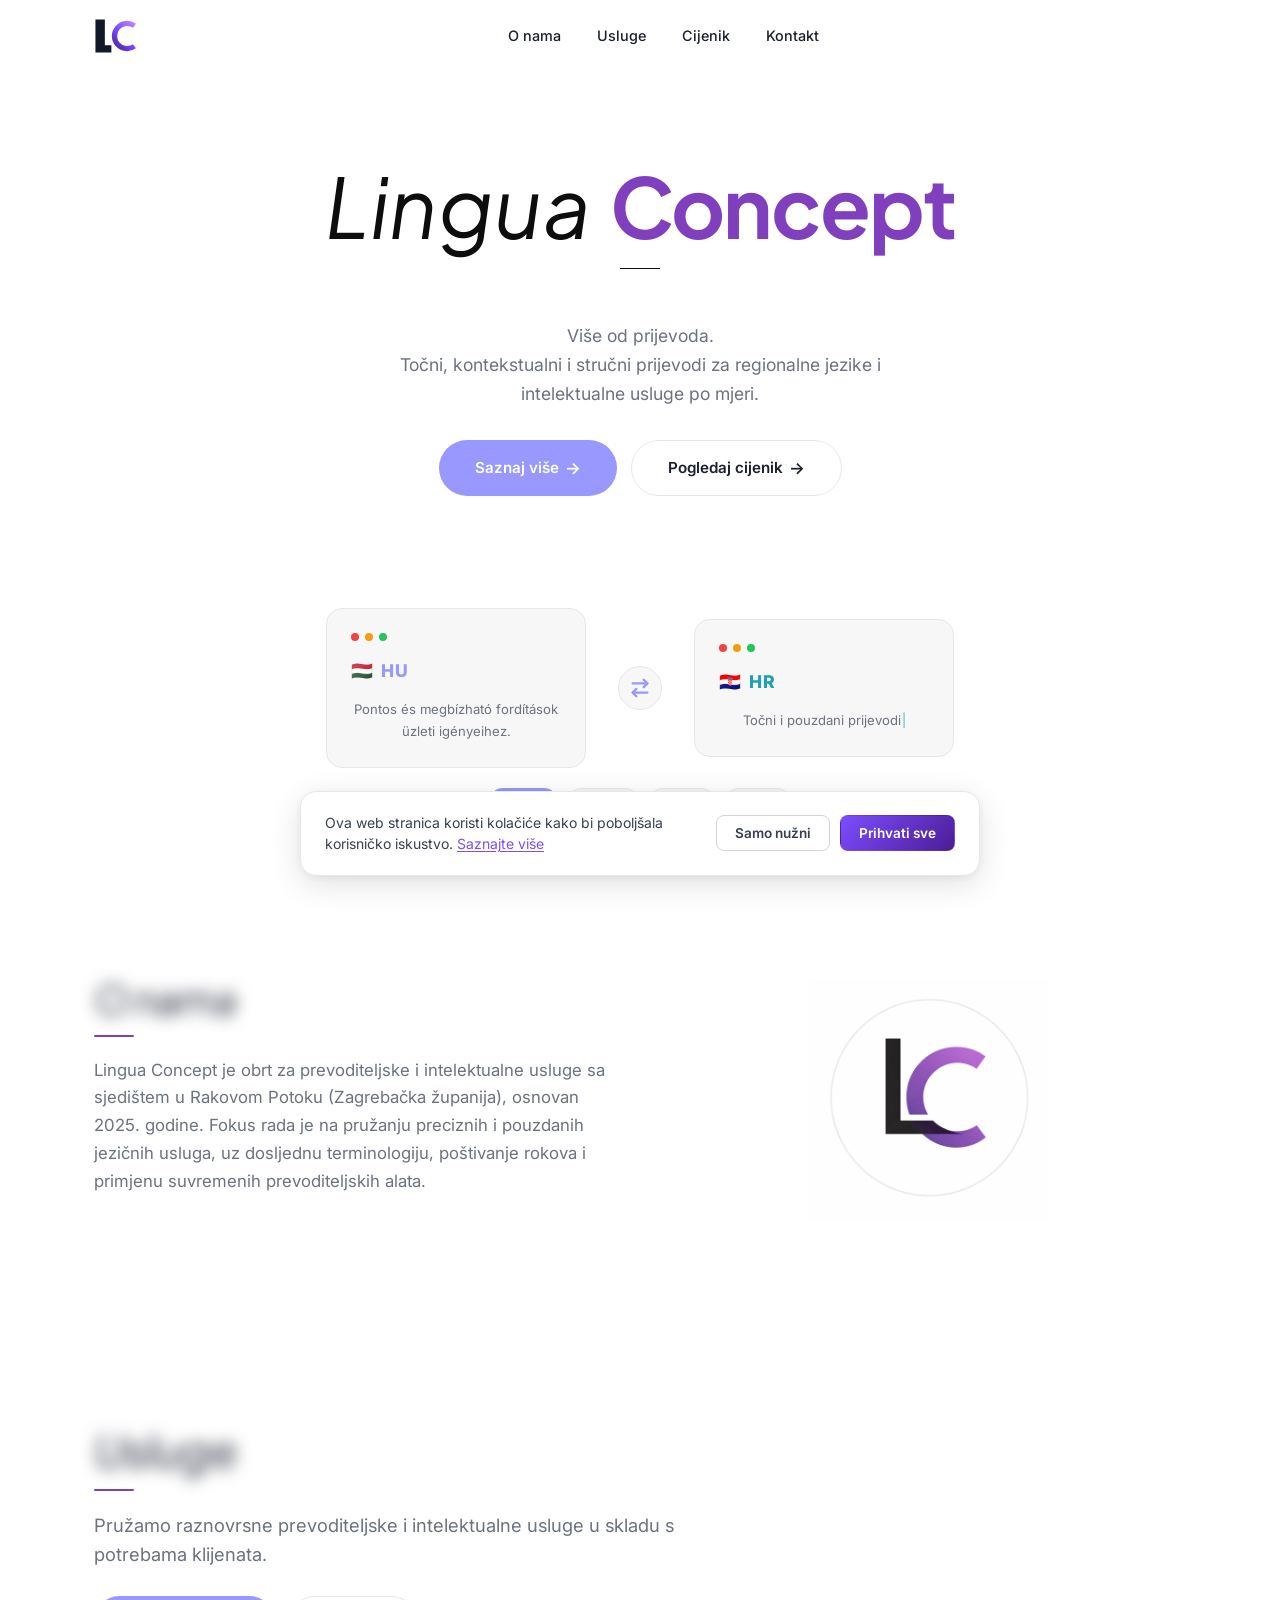
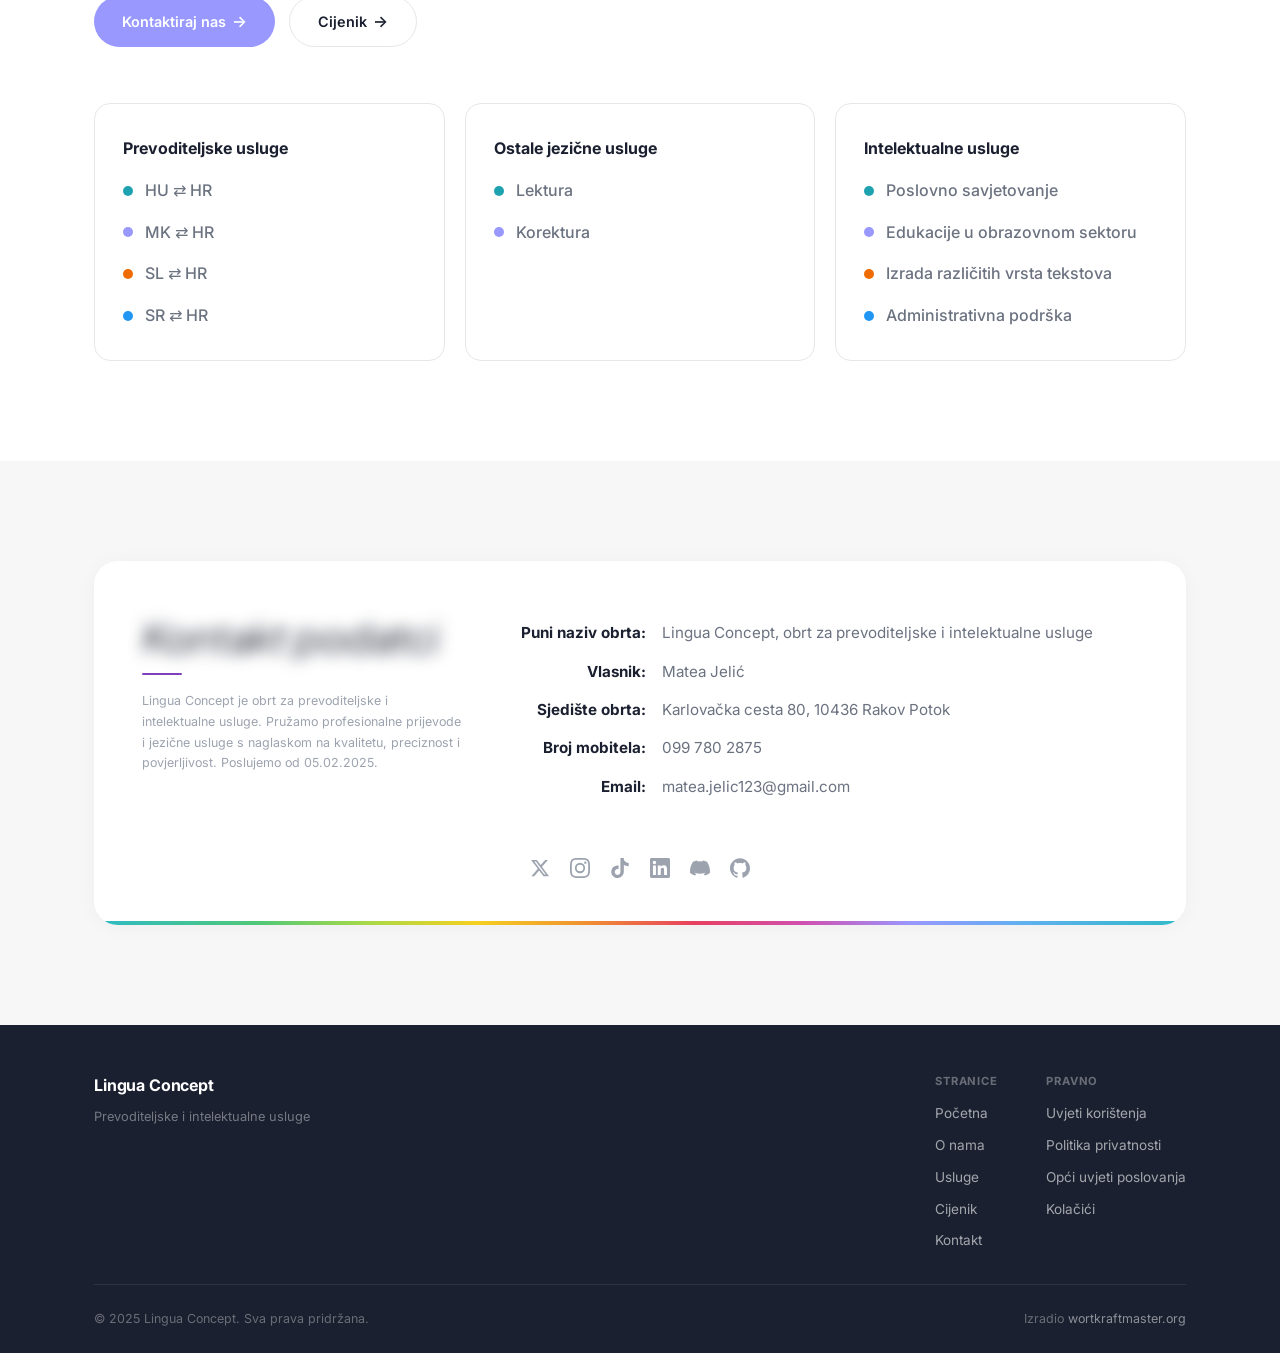
==== commit 7fa4fc21: "mobile view" ====
--- a/index.html
+++ b/index.html
@@ -4,6 +4,7 @@
   <meta charset="UTF-8" />
   <meta name="viewport" content="width=device-width, initial-scale=1.0" />
   <title>Lingua Concept – Prevoditeljske i intelektualne usluge</title>
+  <link rel="icon" type="image/svg+xml" href="img/icon.svg" />
   <link rel="stylesheet" href="styles.css" />
   <link rel="preconnect" href="https://fonts.googleapis.com" />
   <link rel="preconnect" href="https://fonts.gstatic.com" crossorigin />
@@ -222,11 +223,11 @@
             </div>
             <div class="info-card__row">
               <span class="info-card__label">Broj mobitela:</span>
-              <span class="info-card__value">099 780 2875</span>
+              <span class="info-card__value"><a href="tel:0997802875" style="color:inherit;">099 780 2875</a></span>
             </div>
 			<div class="info-card__row">
               <span class="info-card__label">Email:</span>
-              <span class="info-card__value">matea.jelic123@gmail.com</span>
+              <span class="info-card__value"><a href="mailto:matea.jelic123@gmail.com" style="color:inherit;">matea.jelic123@gmail.com</a></span>
             </div>
           </div>
         </div>
@@ -274,6 +275,13 @@
             <a href="cijenik.html" class="footer__nav-link">Cijenik</a>
             <a href="kontakt.html" class="footer__nav-link">Kontakt</a>
           </div>
+          <div class="footer__nav-group">
+            <span class="footer__nav-label">Pravno</span>
+            <a href="uvjeti-koristenja.html" class="footer__nav-link">Uvjeti korištenja</a>
+            <a href="politika-privatnosti.html" class="footer__nav-link">Politika privatnosti</a>
+            <a href="opci-uvjeti-poslovanja.html" class="footer__nav-link">Opći uvjeti poslovanja</a>
+            <a href="kolacici.html" class="footer__nav-link">Kolačići</a>
+          </div>
         </nav>
       </div>
       <div class="footer__bottom">
--- a/styles.css
+++ b/styles.css
@@ -147,6 +147,7 @@
   gap: 12px;
   justify-content: center;
   margin-top: 24px;
+  flex-wrap: wrap;
 }
 
 /* --- Buttons --- */
@@ -735,8 +736,7 @@
 
 .info-card__grid {
   display: grid;
-  grid-template-columns: auto auto;
-  justify-content: center;
+  grid-template-columns: minmax(0, 320px) 1fr;
   gap: 24px;
   padding: 52px 48px 40px;
   align-items: start;
@@ -836,6 +836,13 @@
     text-align: left;
     min-width: unset;
   }
+
+  .info-card__socials {
+    padding: 12px 20px 28px;
+    gap: 16px;
+    flex-wrap: wrap;
+    justify-content: center;
+  }
 }
 
 /* =============================================
@@ -1078,6 +1085,13 @@
   }
 }
 
+@media (max-width: 400px) {
+  .footer__nav {
+    flex-direction: column;
+    gap: 24px;
+  }
+}
+
 /* =============================================
    RESPONSIVE
    ============================================= */
@@ -1105,11 +1119,21 @@
   .hero__illustration {
     gap: 20px;
   }
+
+  .about-hero__columns,
+  .about-services__columns {
+    gap: 40px;
+  }
 }
 
 @media (max-width: 768px) {
   :root {
     --section-padding: 56px;
+  }
+
+  .header {
+    background: #fff;
+    backdrop-filter: none;
   }
 
   .nav__links,
@@ -1183,6 +1207,10 @@
     text-align: center;
   }
 
+  .governance__visual {
+    display: none;
+  }
+
   .governance__text .section-title,
   .governance__text .section-desc {
     text-align: center;
@@ -1223,6 +1251,31 @@
 
   .hero__lang-badges {
     gap: 8px;
+  }
+
+  .hero__subtitle {
+    font-size: 1rem;
+  }
+
+  .section-actions {
+    flex-direction: column;
+    align-items: center;
+  }
+
+  .section-actions .btn {
+    width: 100%;
+    max-width: 320px;
+    justify-content: center;
+  }
+}
+
+@media (max-width: 480px) {
+  .hero__illus-wrap {
+    display: none;
+  }
+
+  .hero__cta {
+    margin-bottom: 0;
   }
 }
 
@@ -1361,24 +1414,28 @@
 
 @media (max-width: 768px) {
   .about-vcard__row {
-    flex-wrap: wrap;
-    justify-content: center;
+    flex-wrap: nowrap;
+    overflow-x: auto;
+    align-items: stretch;
+    scrollbar-width: none;
+    -ms-overflow-style: none;
+    margin: 0 -24px;
+    padding: 8px 24px 20px;
+    gap: 12px;
+  }
+
+  .about-vcard__row::-webkit-scrollbar {
+    display: none;
   }
 
   .about-vcard__card {
-    flex: 0 0 calc(50% - 8px);
-    min-height: 240px;
+    flex: 0 0 220px;
+    min-height: 200px;
     transform: rotate(0deg) !important;
   }
 
   .about-vcard__card:hover {
     transform: translateY(-6px) !important;
-  }
-}
-
-@media (max-width: 480px) {
-  .about-vcard__card {
-    flex: 0 0 100%;
   }
 }
 
@@ -1467,11 +1524,12 @@
 }
 
 @media (max-width: 768px) {
-  .about-perks__arrow--left { left: -12px; }
-  .about-perks__arrow--right { right: -12px; }
   .about-perks__arrow {
-    width: 36px;
-    height: 36px;
+    display: none;
+  }
+
+  .about-perks__card {
+    flex: 0 0 240px;
   }
 }
 
@@ -1540,6 +1598,13 @@
   background: var(--bg-primary);
 }
 
+.about-services__head {
+  display: flex;
+  justify-content: space-between;
+  align-items: center;
+  margin-bottom: 48px;
+}
+
 .about-services__title {
   font-family: 'Plus Jakarta Sans', system-ui, -apple-system, BlinkMacSystemFont, "Segoe UI", Roboto, "Helvetica Neue", Arial, sans-serif;
   font-size: clamp(1.75rem, 3.5vw, 2.5rem);
@@ -1547,7 +1612,7 @@
   font-style: italic;
   letter-spacing: -0.02em;
   line-height: 1.2;
-  margin-bottom: 48px;
+  margin-bottom: 0;
   color: var(--text-heading);
 }
 
@@ -1716,7 +1781,13 @@
 
   .about-hero__columns {
     grid-template-columns: 1fr;
-    gap: 28px;
+    gap: 24px;
+  }
+
+  .about-services__head {
+    flex-direction: column;
+    align-items: flex-start;
+    gap: 20px;
   }
 
   .about-services__columns {
@@ -1821,6 +1892,41 @@
   background: var(--bg-primary);
 }
 
+/* Read-more toggle — desktop: always visible, button hidden */
+.about-intro__expandable {
+  display: block;
+}
+
+.about-intro__read-more {
+  display: none;
+}
+
+/* Read-more toggle — mobile */
+@media (max-width: 768px) {
+  .about-intro__expandable {
+    display: none;
+  }
+
+  .about-intro__expandable.is-open {
+    display: block;
+    margin-top: 20px;
+  }
+
+  .about-intro__read-more {
+    display: flex;
+    margin: 0 auto;
+  }
+
+  .about-intro__read-more-arrow {
+    transition: transform 0.25s ease;
+    flex-shrink: 0;
+  }
+
+  .about-intro__read-more.is-open .about-intro__read-more-arrow {
+    transform: rotate(180deg);
+  }
+}
+
 @media (max-width: 900px) {
   .page-hero__inner {
     grid-template-columns: 1fr;
@@ -2070,6 +2176,7 @@
 @media (max-width: 768px) {
   .usluge-table--grid {
     grid-template-columns: 1fr;
+    gap: 24px;
   }
 }
 
@@ -2398,9 +2505,63 @@
     grid-template-columns: 1fr;
   }
 
+  .usluge-grid--intelekt {
+    gap: 0;
+  }
+
+  .usluge-grid--intelekt .usluge-card {
+    display: flex;
+    flex-direction: row;
+    align-items: center;
+    gap: 14px;
+    background: none;
+    border: none;
+    border-bottom: 1px solid var(--border-color);
+    border-radius: 0;
+    padding: 14px 0;
+    box-shadow: none;
+    transform: none;
+  }
+
+  .usluge-grid--intelekt .usluge-card:last-child {
+    border-bottom: none;
+    padding-bottom: 0;
+  }
+
+  .usluge-grid--intelekt .usluge-card:hover {
+    border-color: transparent;
+    box-shadow: none;
+    transform: none;
+  }
+
+  .usluge-grid--intelekt .usluge-card__icon {
+    width: 10px;
+    height: 10px;
+    border-radius: 50%;
+    flex-shrink: 0;
+  }
+
+  .usluge-grid--intelekt .usluge-card__icon svg {
+    display: none;
+  }
+
+  .usluge-grid--intelekt .usluge-card__title {
+    margin-bottom: 0;
+    font-size: 0.95rem;
+    font-weight: 500;
+  }
+
+  .usluge-grid--intelekt .usluge-card__desc {
+    display: none;
+  }
+
   .usluge-prose-cols {
     grid-template-columns: 1fr;
     gap: 32px;
+  }
+
+  .usluge-section__subtitle {
+    margin-bottom: 24px;
   }
 }
 
@@ -2523,7 +2684,7 @@
   }
 }
 
-@media (max-width: 480px) {
+@media (max-width: 640px) {
   .cijenik-norms {
     flex-direction: column;
     gap: 24px;
@@ -2564,6 +2725,56 @@
   .cijenik-factors__left {
     position: static;
   }
+
+  .cijenik-factors__right {
+    gap: 0;
+  }
+
+  .cijenik-factors__right .usluge-card {
+    display: flex;
+    flex-direction: row;
+    align-items: center;
+    gap: 14px;
+    background: none;
+    border: none;
+    border-bottom: 1px solid var(--border-color);
+    border-radius: 0;
+    padding: 14px 0;
+    box-shadow: none;
+    transform: none;
+  }
+
+  .cijenik-factors__right .usluge-card:last-child {
+    border-bottom: none;
+    padding-bottom: 0;
+  }
+
+  .cijenik-factors__right .usluge-card:hover {
+    border-color: transparent;
+    box-shadow: none;
+    transform: none;
+  }
+
+  .cijenik-factors__right .usluge-card__icon {
+    width: 10px;
+    height: 10px;
+    border-radius: 50%;
+    flex-shrink: 0;
+  }
+
+  .cijenik-factors__right .usluge-card__icon svg {
+    display: none;
+  }
+
+  .cijenik-factors__right .usluge-card__title {
+    margin-bottom: 0;
+    font-size: 0.95rem;
+    font-weight: 500;
+  }
+
+  .cijenik-factors__right .usluge-card__desc {
+    display: none;
+  }
 }
 
 .cijenik-highlight {
@@ -2655,6 +2866,16 @@
     grid-template-columns: 1fr;
     gap: 24px;
     direction: ltr;
+  }
+}
+
+@media (max-width: 600px) {
+  .cijenik-zigzag__image {
+    display: none;
+  }
+
+  .cijenik-zigzag {
+    gap: 32px;
   }
 }
 
@@ -3301,3 +3522,647 @@
   opacity: 1;
   transform: translateY(0);
 }
+
+/* ===== PRICE CTA ===== */
+.price-cta {
+  background: linear-gradient(135deg, #7c4dff 0%, #4c1d95 100%);
+  padding: 88px 0 96px;
+  text-align: center;
+}
+
+.price-cta__inner {
+  max-width: 580px;
+  margin: 0 auto;
+}
+
+.price-cta__badge {
+  display: inline-block;
+  background: rgba(255, 255, 255, 0.15);
+  color: rgba(255, 255, 255, 0.9);
+  font-size: 0.72rem;
+  font-weight: 700;
+  letter-spacing: 0.12em;
+  text-transform: uppercase;
+  padding: 5px 14px;
+  border-radius: 100px;
+  margin-bottom: 22px;
+}
+
+.price-cta__title {
+  font-family: 'Plus Jakarta Sans', system-ui, -apple-system, sans-serif;
+  font-size: clamp(2rem, 4.5vw, 3rem);
+  font-weight: 700;
+  font-style: italic;
+  letter-spacing: -0.02em;
+  line-height: 1.15;
+  color: #fff;
+  margin-bottom: 16px;
+}
+
+.price-cta__desc {
+  font-size: 1.0625rem;
+  color: rgba(255, 255, 255, 0.78);
+  line-height: 1.75;
+  margin-bottom: 40px;
+}
+
+.price-cta__actions {
+  display: flex;
+  gap: 14px;
+  justify-content: center;
+  flex-wrap: wrap;
+  margin-bottom: 36px;
+}
+
+.btn--white {
+  background: #fff;
+  color: #4c1d95;
+  border: none;
+}
+
+.btn--white:hover {
+  background: #f0ebff;
+  transform: translateY(-1px);
+  box-shadow: 0 6px 24px rgba(0, 0, 0, 0.18);
+}
+
+.btn--ghost-white {
+  background: transparent;
+  color: #fff;
+  border: 1.5px solid rgba(255, 255, 255, 0.4);
+}
+
+.btn--ghost-white:hover {
+  background: rgba(255, 255, 255, 0.1);
+  border-color: rgba(255, 255, 255, 0.7);
+}
+
+.price-cta__pills {
+  display: flex;
+  gap: 8px;
+  justify-content: center;
+  flex-wrap: wrap;
+  align-items: center;
+}
+
+.price-cta__pill {
+  font-size: 0.8125rem;
+  color: rgba(255, 255, 255, 0.6);
+}
+
+.price-cta__pill + .price-cta__pill::before {
+  content: '·';
+  margin-right: 8px;
+  color: rgba(255, 255, 255, 0.35);
+}
+
+@media (max-width: 768px) {
+  .price-cta {
+    padding: 56px 0 64px;
+  }
+}
+
+@media (max-width: 600px) {
+  .price-cta__actions {
+    flex-direction: column;
+    align-items: center;
+  }
+
+  .price-cta__actions .btn {
+    width: 100%;
+    justify-content: center;
+  }
+
+  .price-cta__pill + .price-cta__pill::before {
+    display: none;
+  }
+
+  .price-cta__pills {
+    gap: 6px 0;
+    flex-direction: column;
+  }
+}
+
+/* --- CTA inline form --- */
+.price-cta__inner {
+  max-width: 640px;
+}
+
+@keyframes ctaFormIn {
+  from { opacity: 0; transform: translateY(20px); }
+  to   { opacity: 1; transform: translateY(0); }
+}
+
+.price-cta__form-wrap {
+  margin-top: 48px;
+  padding-top: 40px;
+  border-top: 1px solid rgba(255, 255, 255, 0.2);
+  text-align: left;
+  animation: ctaFormIn 0.4s cubic-bezier(0.22, 1, 0.36, 1) both;
+}
+
+.price-cta__form {
+  display: flex;
+  flex-direction: column;
+  gap: 20px;
+}
+
+.price-cta__form-row {
+  display: grid;
+  grid-template-columns: 1fr 1fr;
+  gap: 16px;
+}
+
+.price-cta__form-group {
+  display: flex;
+  flex-direction: column;
+  gap: 6px;
+}
+
+.price-cta__form-group--half {
+  max-width: calc(50% - 8px);
+}
+
+.price-cta__form-label {
+  font-size: 0.875rem;
+  font-weight: 600;
+  color: rgba(255, 255, 255, 0.9);
+}
+
+.price-cta__form-required { color: #fca5a5; }
+
+.price-cta__form-optional {
+  font-size: 0.75rem;
+  font-weight: 400;
+  color: rgba(255, 255, 255, 0.5);
+  margin-left: 4px;
+}
+
+.price-cta__form-input,
+.price-cta__form-textarea {
+  background: rgba(255, 255, 255, 0.12);
+  border: 1.5px solid rgba(255, 255, 255, 0.25);
+  border-radius: 10px;
+  padding: 11px 14px;
+  font-size: 0.9375rem;
+  font-family: inherit;
+  color: #fff;
+  width: 100%;
+  outline: none;
+  transition: border-color 0.18s, background 0.18s;
+}
+
+.price-cta__form-input::placeholder,
+.price-cta__form-textarea::placeholder {
+  color: rgba(255, 255, 255, 0.38);
+}
+
+.price-cta__form-input:focus,
+.price-cta__form-textarea:focus {
+  border-color: rgba(255, 255, 255, 0.7);
+  background: rgba(255, 255, 255, 0.18);
+}
+
+.price-cta__form-input.is-invalid,
+.price-cta__form-textarea.is-invalid {
+  border-color: #fca5a5;
+  background: rgba(239, 68, 68, 0.12);
+}
+
+.price-cta__form-textarea {
+  resize: vertical;
+  min-height: 110px;
+}
+
+.price-cta__form-error {
+  font-size: 0.8rem;
+  color: #fca5a5;
+  display: none;
+}
+
+.price-cta__form-error.is-visible { display: block; }
+
+.price-cta__form-footer {
+  display: flex;
+  justify-content: space-between;
+  align-items: center;
+  flex-wrap: wrap;
+  gap: 12px;
+}
+
+.price-cta__form-note {
+  font-size: 0.8125rem;
+  color: rgba(255, 255, 255, 0.5);
+}
+
+.price-cta__form-success {
+  text-align: center;
+  padding: 36px 24px;
+  background: rgba(255, 255, 255, 0.1);
+  border-radius: 16px;
+  border: 1.5px solid rgba(255, 255, 255, 0.2);
+}
+
+.price-cta__success-icon {
+  display: inline-flex;
+  align-items: center;
+  justify-content: center;
+  width: 56px;
+  height: 56px;
+  border-radius: 50%;
+  background: rgba(255, 255, 255, 0.15);
+  color: #fff;
+  margin-bottom: 16px;
+}
+
+.price-cta__form-success h3 {
+  font-size: 1.25rem;
+  font-weight: 700;
+  color: #fff;
+  margin-bottom: 8px;
+}
+
+.price-cta__form-success p {
+  font-size: 0.9375rem;
+  color: rgba(255, 255, 255, 0.72);
+  line-height: 1.65;
+  margin-bottom: 24px;
+}
+
+@media (max-width: 600px) {
+  .price-cta__form-row { grid-template-columns: 1fr; }
+  .price-cta__form-group--half { max-width: 100%; }
+  .price-cta__form-footer { flex-direction: column-reverse; align-items: flex-start; }
+  .price-cta__form-footer .btn { width: 100%; justify-content: center; }
+}
+
+/* ===== COOKIE BANNER ===== */
+.cookie-banner {
+  position: fixed;
+  bottom: 24px;
+  left: 50%;
+  transform: translateX(-50%) translateY(calc(100% + 32px));
+  z-index: 9999;
+  width: calc(100% - 48px);
+  max-width: 680px;
+  background: #fff;
+  border: 1px solid #e5e7eb;
+  border-radius: 16px;
+  box-shadow: 0 8px 32px rgba(0,0,0,0.12), 0 2px 8px rgba(0,0,0,0.06);
+  padding: 20px 24px;
+  display: flex;
+  align-items: center;
+  gap: 20px;
+  transition: transform 0.4s cubic-bezier(0.34, 1.56, 0.64, 1), opacity 0.3s ease;
+  opacity: 0;
+}
+
+.cookie-banner--visible {
+  transform: translateX(-50%) translateY(0);
+  opacity: 1;
+}
+
+.cookie-banner__text {
+  flex: 1;
+  font-size: 0.875rem;
+  color: #374151;
+  line-height: 1.55;
+  margin: 0;
+}
+
+.cookie-banner__text a {
+  color: #7c4dff;
+  text-decoration: underline;
+  text-underline-offset: 2px;
+  white-space: nowrap;
+}
+
+.cookie-banner__text a:hover {
+  color: #4c1d95;
+}
+
+.cookie-banner__actions {
+  display: flex;
+  gap: 10px;
+  flex-shrink: 0;
+}
+
+.cookie-banner__btn {
+  padding: 9px 18px;
+  border-radius: 8px;
+  font-size: 0.85rem;
+  font-weight: 600;
+  font-family: inherit;
+  cursor: pointer;
+  border: 1.5px solid transparent;
+  transition: background 0.18s, color 0.18s, border-color 0.18s;
+  white-space: nowrap;
+}
+
+.cookie-banner__btn--ghost {
+  background: transparent;
+  border-color: #d1d5db;
+  color: #374151;
+}
+
+.cookie-banner__btn--ghost:hover {
+  border-color: #9ca3af;
+  background: #f9fafb;
+}
+
+.cookie-banner__btn--accept {
+  background: linear-gradient(135deg, #7c4dff, #4c1d95);
+  color: #fff;
+  border-color: transparent;
+}
+
+.cookie-banner__btn--accept:hover {
+  background: linear-gradient(135deg, #6d3de8, #3b1580);
+}
+
+@media (max-width: 600px) {
+  .cookie-banner {
+    flex-direction: column;
+    align-items: stretch;
+    bottom: 16px;
+    width: calc(100% - 32px);
+    gap: 14px;
+  }
+
+  .cookie-banner__actions {
+    justify-content: flex-end;
+  }
+}
+
+/* ===== QUOTE SECTION (Cijenik) ===== */
+.quote-section {
+  background: linear-gradient(135deg, #7c4dff 0%, #4c1d95 100%);
+  padding: 88px 0 96px;
+}
+
+.quote-section__inner {
+  display: grid;
+  grid-template-columns: 1fr 1.4fr;
+  gap: 64px;
+  align-items: start;
+}
+
+.quote-section__badge {
+  display: inline-block;
+  background: rgba(255, 255, 255, 0.15);
+  color: rgba(255, 255, 255, 0.9);
+  font-size: 0.72rem;
+  font-weight: 700;
+  letter-spacing: 0.12em;
+  text-transform: uppercase;
+  padding: 5px 14px;
+  border-radius: 100px;
+  margin-bottom: 22px;
+}
+
+.quote-section__title {
+  font-family: 'Plus Jakarta Sans', system-ui, -apple-system, sans-serif;
+  font-size: clamp(1.75rem, 3.5vw, 2.5rem);
+  font-weight: 700;
+  font-style: italic;
+  letter-spacing: -0.02em;
+  line-height: 1.2;
+  color: #fff;
+  margin-bottom: 16px;
+}
+
+.quote-section__desc {
+  font-size: 1rem;
+  color: rgba(255, 255, 255, 0.78);
+  line-height: 1.75;
+  margin-bottom: 32px;
+}
+
+.quote-section__trust {
+  list-style: none;
+  display: flex;
+  flex-direction: column;
+  gap: 12px;
+}
+
+.quote-section__trust-item {
+  display: flex;
+  align-items: center;
+  gap: 10px;
+  font-size: 0.9375rem;
+  color: rgba(255, 255, 255, 0.85);
+}
+
+.quote-section__trust-icon {
+  display: inline-flex;
+  align-items: center;
+  justify-content: center;
+  width: 26px;
+  height: 26px;
+  border-radius: 50%;
+  background: rgba(255, 255, 255, 0.15);
+  color: #fff;
+  flex-shrink: 0;
+}
+
+.quote-section__form-card {
+  background: rgba(255, 255, 255, 0.08);
+  border: 1.5px solid rgba(255, 255, 255, 0.18);
+  border-radius: 20px;
+  padding: 36px;
+}
+
+.quote-form {
+  display: flex;
+  flex-direction: column;
+  gap: 20px;
+}
+
+.quote-form__row {
+  display: grid;
+  grid-template-columns: 1fr 1fr;
+  gap: 16px;
+}
+
+.quote-form__group {
+  display: flex;
+  flex-direction: column;
+  gap: 6px;
+}
+
+.quote-form__label {
+  font-size: 0.875rem;
+  font-weight: 600;
+  color: rgba(255, 255, 255, 0.9);
+}
+
+.quote-form__required { color: #fca5a5; }
+
+.quote-form__optional {
+  font-size: 0.75rem;
+  font-weight: 400;
+  color: rgba(255, 255, 255, 0.5);
+  margin-left: 4px;
+}
+
+.quote-form__input,
+.quote-form__select,
+.quote-form__textarea {
+  background: rgba(255, 255, 255, 0.12);
+  border: 1.5px solid rgba(255, 255, 255, 0.25);
+  border-radius: 10px;
+  padding: 11px 14px;
+  font-size: 0.9375rem;
+  font-family: inherit;
+  color: #fff;
+  width: 100%;
+  outline: none;
+  transition: border-color 0.18s, background 0.18s;
+  -webkit-appearance: none;
+  appearance: none;
+}
+
+.quote-form__input::placeholder,
+.quote-form__textarea::placeholder {
+  color: rgba(255, 255, 255, 0.38);
+}
+
+.quote-form__select option {
+  background: #4c1d95;
+  color: #fff;
+}
+
+.quote-form__select {
+  background-image: url("data:image/svg+xml,%3Csvg xmlns='http://www.w3.org/2000/svg' width='16' height='16' viewBox='0 0 24 24' fill='none' stroke='rgba(255,255,255,0.6)' stroke-width='2.5' stroke-linecap='round' stroke-linejoin='round'%3E%3Cpolyline points='6 9 12 15 18 9'/%3E%3C/svg%3E");
+  background-repeat: no-repeat;
+  background-position: right 12px center;
+  padding-right: 36px;
+  cursor: pointer;
+}
+
+.quote-form__input:focus,
+.quote-form__select:focus,
+.quote-form__textarea:focus {
+  border-color: rgba(255, 255, 255, 0.7);
+  background: rgba(255, 255, 255, 0.18);
+}
+
+.quote-form__input.is-invalid,
+.quote-form__select.is-invalid,
+.quote-form__textarea.is-invalid {
+  border-color: #fca5a5;
+  background: rgba(239, 68, 68, 0.12);
+}
+
+.quote-form__textarea {
+  resize: vertical;
+  min-height: 130px;
+}
+
+.quote-form__error {
+  font-size: 0.8rem;
+  color: #fca5a5;
+  display: none;
+}
+
+.quote-form__error.is-visible { display: block; }
+
+.quote-form__footer {
+  display: flex;
+  justify-content: space-between;
+  align-items: center;
+  flex-wrap: wrap;
+  gap: 12px;
+}
+
+.quote-form__note {
+  font-size: 0.8125rem;
+  color: rgba(255, 255, 255, 0.5);
+}
+
+.quote-form__success {
+  text-align: center;
+  padding: 40px 24px;
+}
+
+.quote-form__success-icon {
+  display: inline-flex;
+  align-items: center;
+  justify-content: center;
+  width: 56px;
+  height: 56px;
+  border-radius: 50%;
+  background: rgba(255, 255, 255, 0.15);
+  color: #fff;
+  margin-bottom: 16px;
+}
+
+.quote-form__success h3 {
+  font-size: 1.25rem;
+  font-weight: 700;
+  color: #fff;
+  margin-bottom: 8px;
+}
+
+.quote-form__success p {
+  font-size: 0.9375rem;
+  color: rgba(255, 255, 255, 0.72);
+  line-height: 1.65;
+  margin-bottom: 24px;
+}
+
+@media (max-width: 900px) {
+  .quote-section__inner {
+    grid-template-columns: 1fr;
+    gap: 40px;
+  }
+}
+
+@media (max-width: 768px) {
+  .quote-section {
+    padding: 56px 0 64px;
+  }
+}
+
+@media (max-width: 600px) {
+  .quote-section__form-card { padding: 24px 20px; }
+  .quote-form__row { grid-template-columns: 1fr; }
+  .quote-form__footer { flex-direction: column-reverse; align-items: flex-start; }
+  .quote-form__footer .btn { width: 100%; justify-content: center; }
+}
+
+/* ============================================================
+   KONTAKT — tablet fixes (collapses at same 900 px breakpoint
+   as the page-hero so layout stays consistent)
+   ============================================================ */
+@media (max-width: 900px) {
+  /* Remove narrow max-width on hero description in single-column layout */
+  .page-hero__desc {
+    max-width: none;
+  }
+
+  /* Collapse info-card grid to single column (prevents auto-column overflow) */
+  .info-card__grid {
+    grid-template-columns: 1fr;
+    gap: 28px;
+    padding: 40px 36px 28px;
+  }
+}
+
+/* Kontakt podatci — mobile: hide disclaimer text and row labels */
+@media (max-width: 768px) {
+  .info-card__disclaimer {
+    display: none;
+  }
+
+  .info-card__label {
+    display: none;
+  }
+}
+
+/* Footer — mobile: hide Stranice and Pravno nav groups */
+@media (max-width: 768px) {
+  .footer__nav {
+    display: none;
+  }
+}
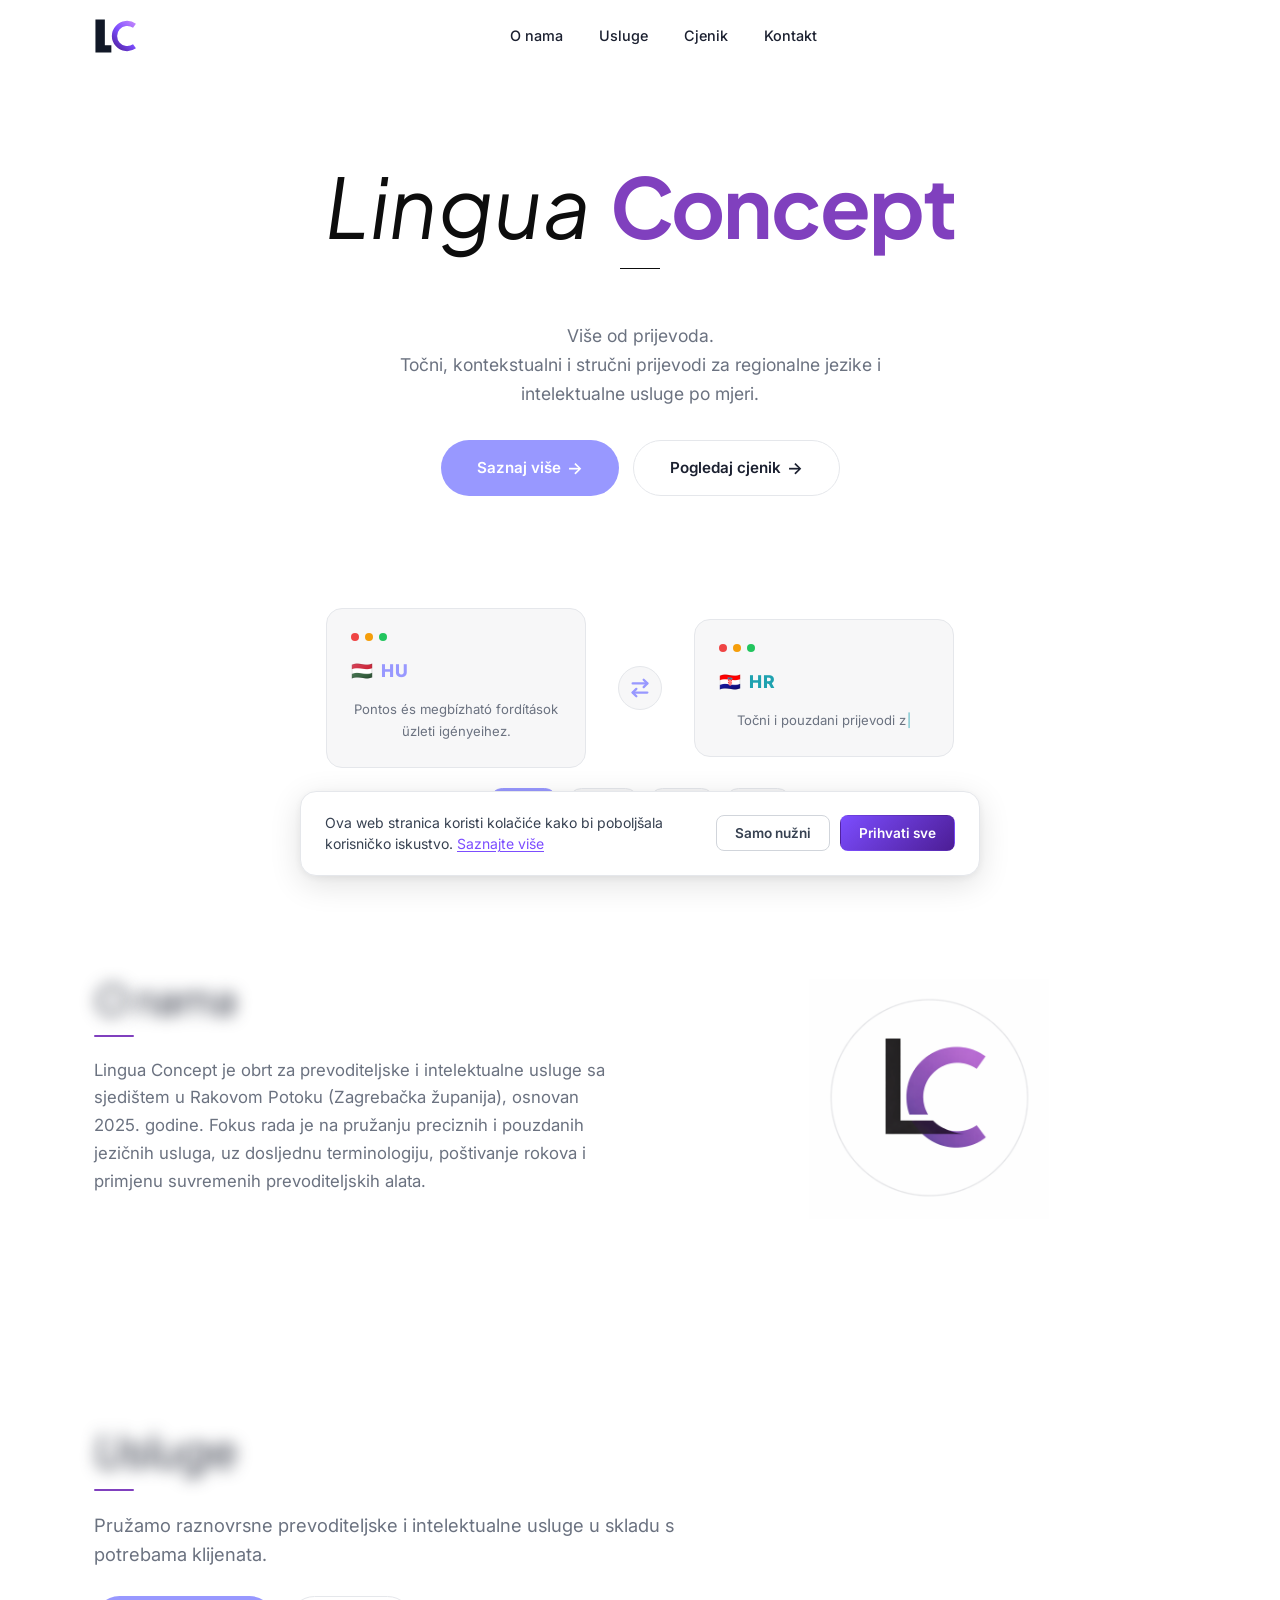
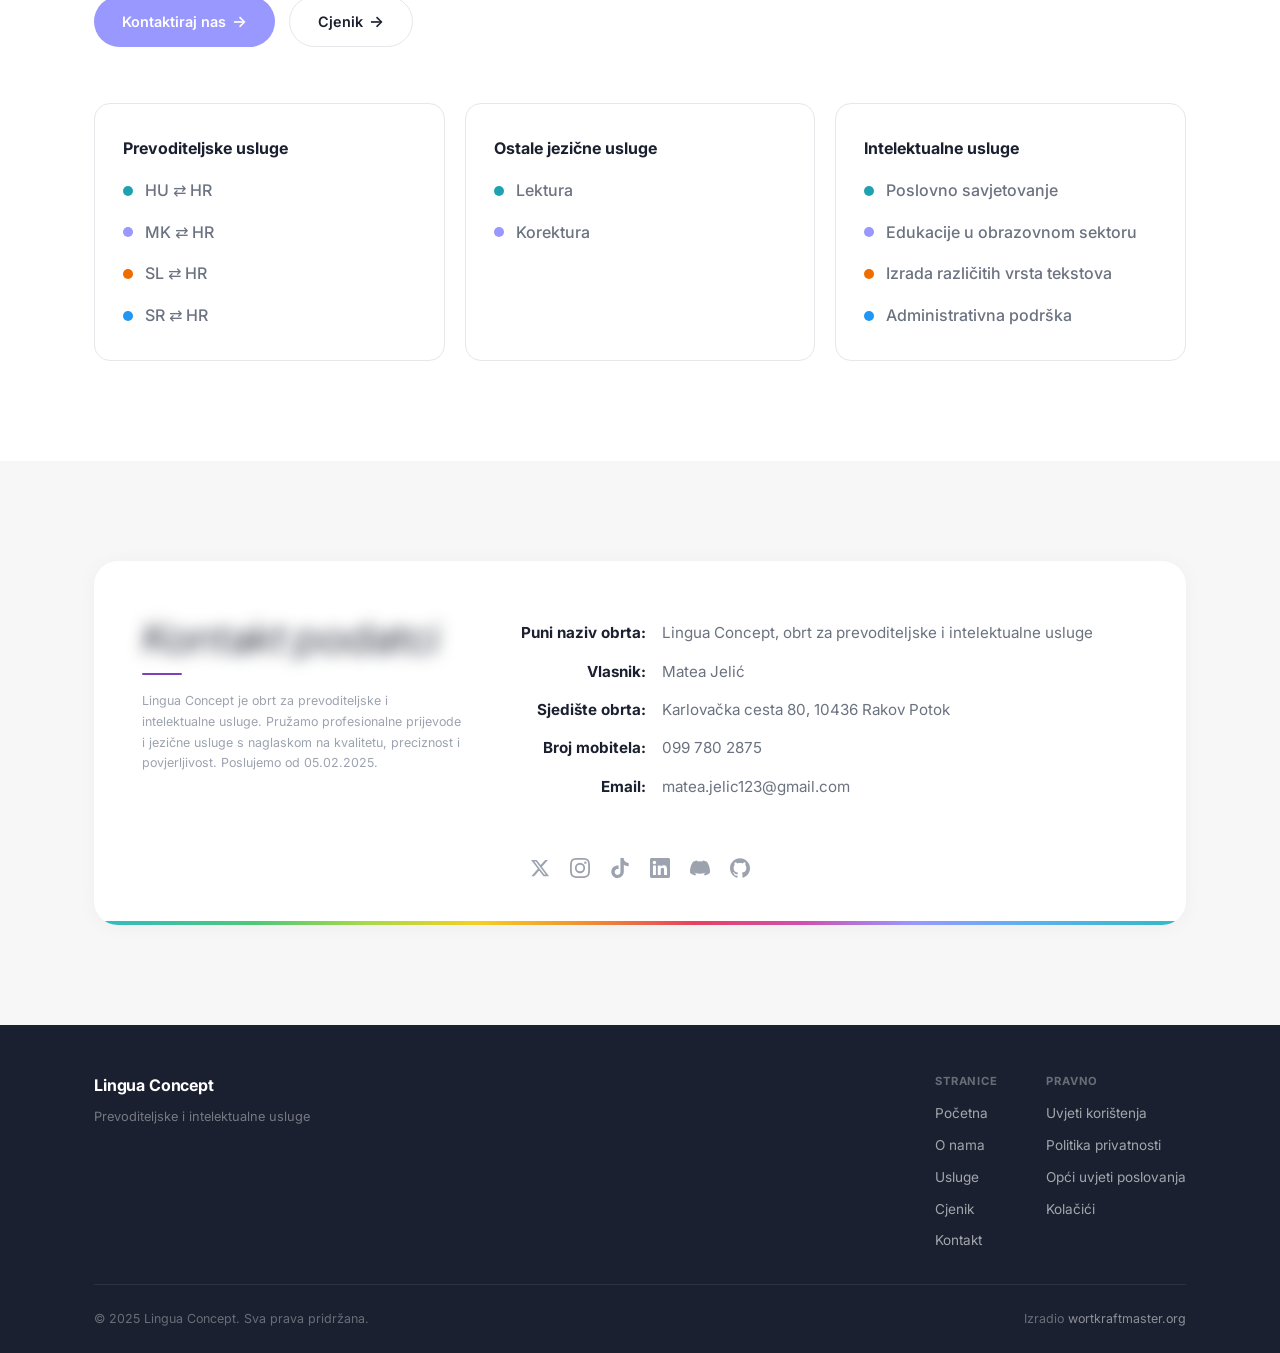
==== commit ee5a6c1f: "fix typos" ====
--- a/index.html
+++ b/index.html
@@ -24,13 +24,13 @@
       <ul class="nav__links" id="navLinks">
         <li><a href="o-nama.html">O nama</a></li>
         <li><a href="usluge.html">Usluge</a></li>
-        <li><a href="cijenik.html">Cijenik</a></li>
+        <li><a href="cjenik.html">Cjenik</a></li>
         <li><a href="kontakt.html">Kontakt</a></li>
       </ul>
 
       <div class="nav__actions">
 	  <!--
-        <a href="cijenik.html" class="btn btn--dark">Cijenik</a> -->
+        <a href="cjenik.html" class="btn btn--dark">Cjenik</a> -->
       </div>
 
       <button class="nav__toggle" id="navToggle" aria-label="Toggle menu">
@@ -53,7 +53,7 @@
  intelektualne usluge po mjeri.
       <div class="hero__cta">
         <a href="o-nama.html" class="btn btn--purple btn--lg">Saznaj više <span class="btn__arrow">&rarr;</span></a>
-        <a href="cijenik.html" class="btn btn--ghost btn--lg">Pogledaj cijenik <span class="btn__arrow">&rarr;</span></a>
+        <a href="cjenik.html" class="btn btn--ghost btn--lg">Pogledaj cjenik <span class="btn__arrow">&rarr;</span></a>
       </div>
 
       <!-- Translation illustration -->
@@ -130,7 +130,7 @@
         </p>
         <div class="section-actions">
           <a href="kontakt.html" class="btn btn--dark">Kontaktiraj nas <span class="btn__arrow">&rarr;</span></a>
-          <a href="cijenik.html" class="btn btn--ghost">Cijenik <span class="btn__arrow">&rarr;</span></a>
+          <a href="cjenik.html" class="btn btn--ghost">Cjenik <span class="btn__arrow">&rarr;</span></a>
         </div>
       </div>
 
@@ -272,7 +272,7 @@
             <a href="index.html" class="footer__nav-link">Početna</a>
             <a href="o-nama.html" class="footer__nav-link">O nama</a>
             <a href="usluge.html" class="footer__nav-link">Usluge</a>
-            <a href="cijenik.html" class="footer__nav-link">Cijenik</a>
+            <a href="cjenik.html" class="footer__nav-link">Cjenik</a>
             <a href="kontakt.html" class="footer__nav-link">Kontakt</a>
           </div>
           <div class="footer__nav-group">
--- a/styles.css
+++ b/styles.css
@@ -848,17 +848,17 @@
 /* =============================================
    CIJENIK (Pricing page)
    ============================================= */
-.cijenik {
+.cjenik {
   padding: 160px 0 var(--section-padding);
 }
 
-.cijenik__grid {
+.cjenik__grid {
   display: grid;
   grid-template-columns: repeat(3, 1fr);
   gap: 20px;
 }
 
-.cijenik__card {
+.cjenik__card {
   background: var(--bg-secondary);
   border: 1px solid var(--border-color);
   border-radius: var(--radius-lg);
@@ -866,13 +866,13 @@
   transition: var(--transition);
 }
 
-.cijenik__card:hover {
+.cjenik__card:hover {
   border-color: var(--border-color-hover);
   box-shadow: 0 4px 16px rgba(0, 0, 0, 0.04);
   transform: translateY(-2px);
 }
 
-.cijenik__icon {
+.cjenik__icon {
   width: 56px;
   height: 56px;
   border-radius: 14px;
@@ -882,29 +882,29 @@
   margin-bottom: 20px;
 }
 
-.cijenik__icon--1 {
+.cjenik__icon--1 {
   background: #e0f2f1;
   color: var(--accent-teal);
 }
 
-.cijenik__icon--2 {
+.cjenik__icon--2 {
   background: #ede7f6;
   color: var(--accent-purple);
 }
 
-.cijenik__icon--3 {
+.cjenik__icon--3 {
   background: #fff3e0;
   color: #ef6c00;
 }
 
-.cijenik__card h3 {
+.cjenik__card h3 {
   font-size: 1.3rem;
   font-weight: 700;
   margin-bottom: 10px;
   color: var(--text-heading);
 }
 
-.cijenik__card p {
+.cjenik__card p {
   color: var(--text-body);
   margin-bottom: 20px;
   line-height: 1.65;
@@ -912,7 +912,7 @@
 }
 
 @media (max-width: 768px) {
-  .cijenik__grid {
+  .cjenik__grid {
     grid-template-columns: 1fr;
   }
 }
@@ -1881,7 +1881,7 @@
   width: 100%;
   height: 460px;
   object-fit: cover;
-  object-position: bottom;
+  object-position: center;
   border-radius: 20px;
   display: block;
 }
@@ -2048,7 +2048,7 @@
   margin-bottom: 40px;
 }
 
-/* Purple accent line for usluge/cijenik section titles */
+/* Purple accent line for usluge/cjenik section titles */
 .usluge-section__title::after {
   content: '';
   display: block;
@@ -2574,7 +2574,7 @@
 /* =============================================
    CIJENIK PAGE (new)
    ============================================= */
-.cijenik-stat {
+.cjenik-stat {
   display: block;
   font-size: clamp(2.5rem, 5vw, 3.5rem);
   font-weight: 800;
@@ -2583,15 +2583,15 @@
   margin-bottom: 12px;
 }
 
-.cijenik-stat--teal {
+.cjenik-stat--teal {
   color: var(--accent-teal);
 }
 
-.cijenik-stat--purple {
+.cjenik-stat--purple {
   color: var(--accent-purple);
 }
 
-.cijenik-stat--accent {
+.cjenik-stat--accent {
   color: #ef6c00;
   font-size: clamp(2rem, 4vw, 2.8rem);
   margin-bottom: 0;
@@ -2599,20 +2599,20 @@
 }
 
 /* Norms — big number + text, side by side */
-.cijenik-norms {
+.cjenik-norms {
   display: flex;
   align-items: center;
   gap: 48px;
 }
 
-.cijenik-norms__row {
+.cjenik-norms__row {
   display: flex;
   align-items: baseline;
   gap: 20px;
   flex: 1;
 }
 
-.cijenik-norms__number {
+.cjenik-norms__number {
   font-size: clamp(3rem, 6vw, 4.5rem);
   font-weight: 800;
   letter-spacing: -0.03em;
@@ -2620,44 +2620,44 @@
   flex-shrink: 0;
 }
 
-.cijenik-norms__number--teal {
+.cjenik-norms__number--teal {
   color: var(--accent-teal);
 }
 
-.cijenik-norms__number--purple {
+.cjenik-norms__number--purple {
   color: var(--accent-purple);
 }
 
-.cijenik-norms__text {
+.cjenik-norms__text {
   display: flex;
   flex-direction: column;
   gap: 2px;
 }
 
-.cijenik-norms__label {
+.cjenik-norms__label {
   font-size: 1.1rem;
   font-weight: 700;
   color: var(--text-heading);
 }
 
-.cijenik-norms__dir {
+.cjenik-norms__dir {
   font-size: 0.95rem;
   color: var(--text-body);
 }
 
-.cijenik-norms__separator {
+.cjenik-norms__separator {
   width: 1px;
   height: 56px;
   background: var(--border-color);
   flex-shrink: 0;
 }
 
-.cijenik-norms--3 .cijenik-norms__row {
+.cjenik-norms--3 .cjenik-norms__row {
   flex: 1;
   gap: 16px;
 }
 
-.cijenik-norms__icon {
+.cjenik-norms__icon {
   display: flex;
   align-items: center;
   justify-content: center;
@@ -2667,70 +2667,70 @@
   flex-shrink: 0;
 }
 
-.cijenik-norms__icon--purple { background: #ede7f6; color: #7c4dff; }
-.cijenik-norms__icon--teal { background: #e0f2f1; color: var(--accent-teal); }
-.cijenik-norms__icon--orange { background: #fff3e0; color: #ef6c00; }
+.cjenik-norms__icon--purple { background: #ede7f6; color: #7c4dff; }
+.cjenik-norms__icon--teal { background: #e0f2f1; color: var(--accent-teal); }
+.cjenik-norms__icon--orange { background: #fff3e0; color: #ef6c00; }
 
 @media (max-width: 768px) {
-  .cijenik-norms--3 {
+  .cjenik-norms--3 {
     flex-direction: column;
     gap: 24px;
     align-items: flex-start;
   }
 
-  .cijenik-norms--3 .cijenik-norms__separator {
+  .cjenik-norms--3 .cjenik-norms__separator {
     width: 100%;
     height: 1px;
   }
 }
 
 @media (max-width: 640px) {
-  .cijenik-norms {
+  .cjenik-norms {
     flex-direction: column;
     gap: 24px;
     align-items: flex-start;
   }
 
-  .cijenik-norms__separator {
+  .cjenik-norms__separator {
     width: 100%;
     height: 1px;
   }
 }
 
 /* Factors sticky-scroll layout */
-.cijenik-factors__layout {
+.cjenik-factors__layout {
   display: grid;
   grid-template-columns: 1fr 1fr;
   gap: 64px;
   align-items: start;
 }
 
-.cijenik-factors__left {
+.cjenik-factors__left {
   position: sticky;
   top: 120px;
 }
 
-.cijenik-factors__right {
+.cjenik-factors__right {
   display: flex;
   flex-direction: column;
   gap: 20px;
 }
 
 @media (max-width: 768px) {
-  .cijenik-factors__layout {
+  .cjenik-factors__layout {
     grid-template-columns: 1fr;
     gap: 32px;
   }
 
-  .cijenik-factors__left {
+  .cjenik-factors__left {
     position: static;
   }
 
-  .cijenik-factors__right {
+  .cjenik-factors__right {
     gap: 0;
   }
 
-  .cijenik-factors__right .usluge-card {
+  .cjenik-factors__right .usluge-card {
     display: flex;
     flex-direction: row;
     align-items: center;
@@ -2744,40 +2744,40 @@
     transform: none;
   }
 
-  .cijenik-factors__right .usluge-card:last-child {
+  .cjenik-factors__right .usluge-card:last-child {
     border-bottom: none;
     padding-bottom: 0;
   }
 
-  .cijenik-factors__right .usluge-card:hover {
+  .cjenik-factors__right .usluge-card:hover {
     border-color: transparent;
     box-shadow: none;
     transform: none;
   }
 
-  .cijenik-factors__right .usluge-card__icon {
+  .cjenik-factors__right .usluge-card__icon {
     width: 10px;
     height: 10px;
     border-radius: 50%;
     flex-shrink: 0;
   }
 
-  .cijenik-factors__right .usluge-card__icon svg {
+  .cjenik-factors__right .usluge-card__icon svg {
     display: none;
   }
 
-  .cijenik-factors__right .usluge-card__title {
+  .cjenik-factors__right .usluge-card__title {
     margin-bottom: 0;
     font-size: 0.95rem;
     font-weight: 500;
   }
 
-  .cijenik-factors__right .usluge-card__desc {
+  .cjenik-factors__right .usluge-card__desc {
     display: none;
   }
 }
 
-.cijenik-highlight {
+.cjenik-highlight {
   background: var(--bg-card);
   border: 1px solid var(--border-color);
   border-left: 4px solid #ef6c00;
@@ -2785,51 +2785,51 @@
   padding: 36px 32px;
 }
 
-.cijenik-highlight__header {
+.cjenik-highlight__header {
   display: flex;
   align-items: flex-start;
   gap: 24px;
   margin-bottom: 28px;
 }
 
-.cijenik-highlight__list {
+.cjenik-highlight__list {
   padding-top: 4px;
 }
 
 @media (max-width: 768px) {
-  .cijenik-highlight {
+  .cjenik-highlight {
     padding: 28px 20px;
   }
 
-  .cijenik-highlight__header {
+  .cjenik-highlight__header {
     flex-direction: column;
     gap: 12px;
   }
 }
 
 /* Lektura / Korektura — zigzag layout */
-.cijenik-zigzag {
+.cjenik-zigzag {
   display: flex;
   flex-direction: column;
   gap: 48px;
 }
 
-.cijenik-zigzag__item {
+.cjenik-zigzag__item {
   display: grid;
   grid-template-columns: 1fr 1fr;
   gap: 48px;
   align-items: center;
 }
 
-.cijenik-zigzag__item--reverse {
+.cjenik-zigzag__item--reverse {
   direction: rtl;
 }
 
-.cijenik-zigzag__item--reverse > * {
+.cjenik-zigzag__item--reverse > * {
   direction: ltr;
 }
 
-.cijenik-zigzag__image {
+.cjenik-zigzag__image {
   width: 100%;
   aspect-ratio: 16 / 10;
   border-radius: var(--radius-lg);
@@ -2839,30 +2839,30 @@
   color: #fff;
 }
 
-.cijenik-zigzag__image--purple {
+.cjenik-zigzag__image--purple {
   background: linear-gradient(135deg, var(--accent-purple) 0%, #7c4dff 100%);
 }
 
-.cijenik-zigzag__image--teal {
+.cjenik-zigzag__image--teal {
   background: linear-gradient(135deg, var(--accent-teal) 0%, #0d9488 100%);
 }
 
-.cijenik-zigzag__title {
+.cjenik-zigzag__title {
   font-size: clamp(1.25rem, 2.5vw, 1.5rem);
   font-weight: 700;
   color: var(--text-heading);
   margin-bottom: 12px;
 }
 
-.cijenik-zigzag__desc {
+.cjenik-zigzag__desc {
   font-size: 1rem;
   color: var(--text-body);
   line-height: 1.7;
 }
 
 @media (max-width: 768px) {
-  .cijenik-zigzag__item,
-  .cijenik-zigzag__item--reverse {
+  .cjenik-zigzag__item,
+  .cjenik-zigzag__item--reverse {
     grid-template-columns: 1fr;
     gap: 24px;
     direction: ltr;
@@ -2870,11 +2870,11 @@
 }
 
 @media (max-width: 600px) {
-  .cijenik-zigzag__image {
+  .cjenik-zigzag__image {
     display: none;
   }
 
-  .cijenik-zigzag {
+  .cjenik-zigzag {
     gap: 32px;
   }
 }
@@ -3549,14 +3549,25 @@
 }
 
 .price-cta__title {
-  font-family: 'Plus Jakarta Sans', system-ui, -apple-system, sans-serif;
-  font-size: clamp(2rem, 4.5vw, 3rem);
-  font-weight: 700;
+  font-family: 'Plus Jakarta Sans', system-ui, -apple-system, BlinkMacSystemFont, "Segoe UI", Roboto, "Helvetica Neue", Arial, sans-serif;
+  font-size: clamp(1.5rem, 3vw, 2rem);
+  font-weight: 400;
   font-style: italic;
   letter-spacing: -0.02em;
-  line-height: 1.15;
+  line-height: 1.2;
   color: #fff;
-  margin-bottom: 16px;
+  width: fit-content;
+  margin: 0 auto 20px;
+}
+
+.price-cta__title::after {
+  content: '';
+  display: block;
+  width: 40px;
+  height: 2px;
+  background: rgba(255, 255, 255, 0.6);
+  border-radius: 2px;
+  margin: 12px 0 0;
 }
 
 .price-cta__desc {
@@ -3649,8 +3660,24 @@
 }
 
 @keyframes ctaFormIn {
-  from { opacity: 0; transform: translateY(20px); }
-  to   { opacity: 1; transform: translateY(0); }
+  from { opacity: 0; transform: translateY(24px); filter: blur(8px); }
+  to   { opacity: 1; transform: translateY(0);    filter: blur(0); }
+}
+
+/* --- Scroll-triggered block reveal (same feel as section title words) --- */
+.section-reveal {
+  opacity: 0;
+  transform: translateY(24px);
+  filter: blur(6px);
+  will-change: opacity, transform, filter;
+}
+
+.section-reveal.is-visible {
+  animation: wordReveal 0.7s cubic-bezier(0.16, 1, 0.3, 1) both;
+}
+
+.section-reveal--delay.is-visible {
+  animation-delay: 0.18s;
 }
 
 .price-cta__form-wrap {
@@ -3658,7 +3685,7 @@
   padding-top: 40px;
   border-top: 1px solid rgba(255, 255, 255, 0.2);
   text-align: left;
-  animation: ctaFormIn 0.4s cubic-bezier(0.22, 1, 0.36, 1) both;
+  animation: ctaFormIn 0.6s cubic-bezier(0.16, 1, 0.3, 1) both;
 }
 
 .price-cta__form {
@@ -3894,7 +3921,7 @@
   }
 }
 
-/* ===== QUOTE SECTION (Cijenik) ===== */
+/* ===== QUOTE SECTION (Cjenik) ===== */
 .quote-section {
   background: linear-gradient(135deg, #7c4dff 0%, #4c1d95 100%);
   padding: 88px 0 96px;
@@ -3921,14 +3948,24 @@
 }
 
 .quote-section__title {
-  font-family: 'Plus Jakarta Sans', system-ui, -apple-system, sans-serif;
-  font-size: clamp(1.75rem, 3.5vw, 2.5rem);
-  font-weight: 700;
+  font-family: 'Plus Jakarta Sans', system-ui, -apple-system, BlinkMacSystemFont, "Segoe UI", Roboto, "Helvetica Neue", Arial, sans-serif;
+  font-size: clamp(1.5rem, 3vw, 2rem);
+  font-weight: 400;
   font-style: italic;
   letter-spacing: -0.02em;
   line-height: 1.2;
   color: #fff;
-  margin-bottom: 16px;
+  margin-bottom: 20px;
+}
+
+.quote-section__title::after {
+  content: '';
+  display: block;
+  width: 40px;
+  height: 2px;
+  background: rgba(255, 255, 255, 0.6);
+  border-radius: 2px;
+  margin-top: 12px;
 }
 
 .quote-section__desc {
@@ -4166,3 +4203,80 @@
     display: none;
   }
 }
+
+/* ===== MOBILE ACCORDION — Cjenik page ===== */
+
+/* Flex row: title + chevron button */
+.accordion-header {
+  display: flex;
+  align-items: flex-start;
+  justify-content: space-between;
+  gap: 16px;
+}
+
+/* Button hidden on desktop */
+.accordion-toggle {
+  display: none;
+}
+
+@media (max-width: 768px) {
+  /* Tighten section padding so collapsed sections feel compact */
+  .accordion-section {
+    padding: 28px 0;
+  }
+
+  /* Show the chevron toggle button */
+  .accordion-toggle {
+    display: inline-flex;
+    align-items: center;
+    justify-content: center;
+    flex-shrink: 0;
+    width: 36px;
+    height: 36px;
+    border: 1.5px solid var(--border-color);
+    border-radius: 50%;
+    background: var(--bg-card);
+    color: var(--text-body);
+    cursor: pointer;
+    transition: background 0.2s, border-color 0.2s;
+    margin-top: 2px;
+  }
+
+  .accordion-toggle svg {
+    transition: transform 0.35s cubic-bezier(0.16, 1, 0.3, 1);
+  }
+
+  .accordion-section--open .accordion-toggle svg {
+    transform: rotate(180deg);
+  }
+
+  .accordion-toggle:hover {
+    background: var(--bg-secondary);
+    border-color: var(--accent-purple);
+    color: var(--accent-purple);
+  }
+
+  /* Section title: remove bottom margin when collapsed */
+  .accordion-section .usluge-section__title {
+    margin-bottom: 0;
+  }
+
+  /* Collapsible body */
+  .accordion-body {
+    overflow: hidden;
+    max-height: 0;
+    opacity: 0;
+    transition: max-height 0.4s cubic-bezier(0.16, 1, 0.3, 1),
+                opacity 0.25s ease;
+  }
+
+  .accordion-section--open .accordion-body {
+    opacity: 1;
+    /* max-height set by JS to exact scrollHeight */
+  }
+
+  /* Restore title margin once open */
+  .accordion-section--open .usluge-section__title {
+    margin-bottom: 20px;
+  }
+}
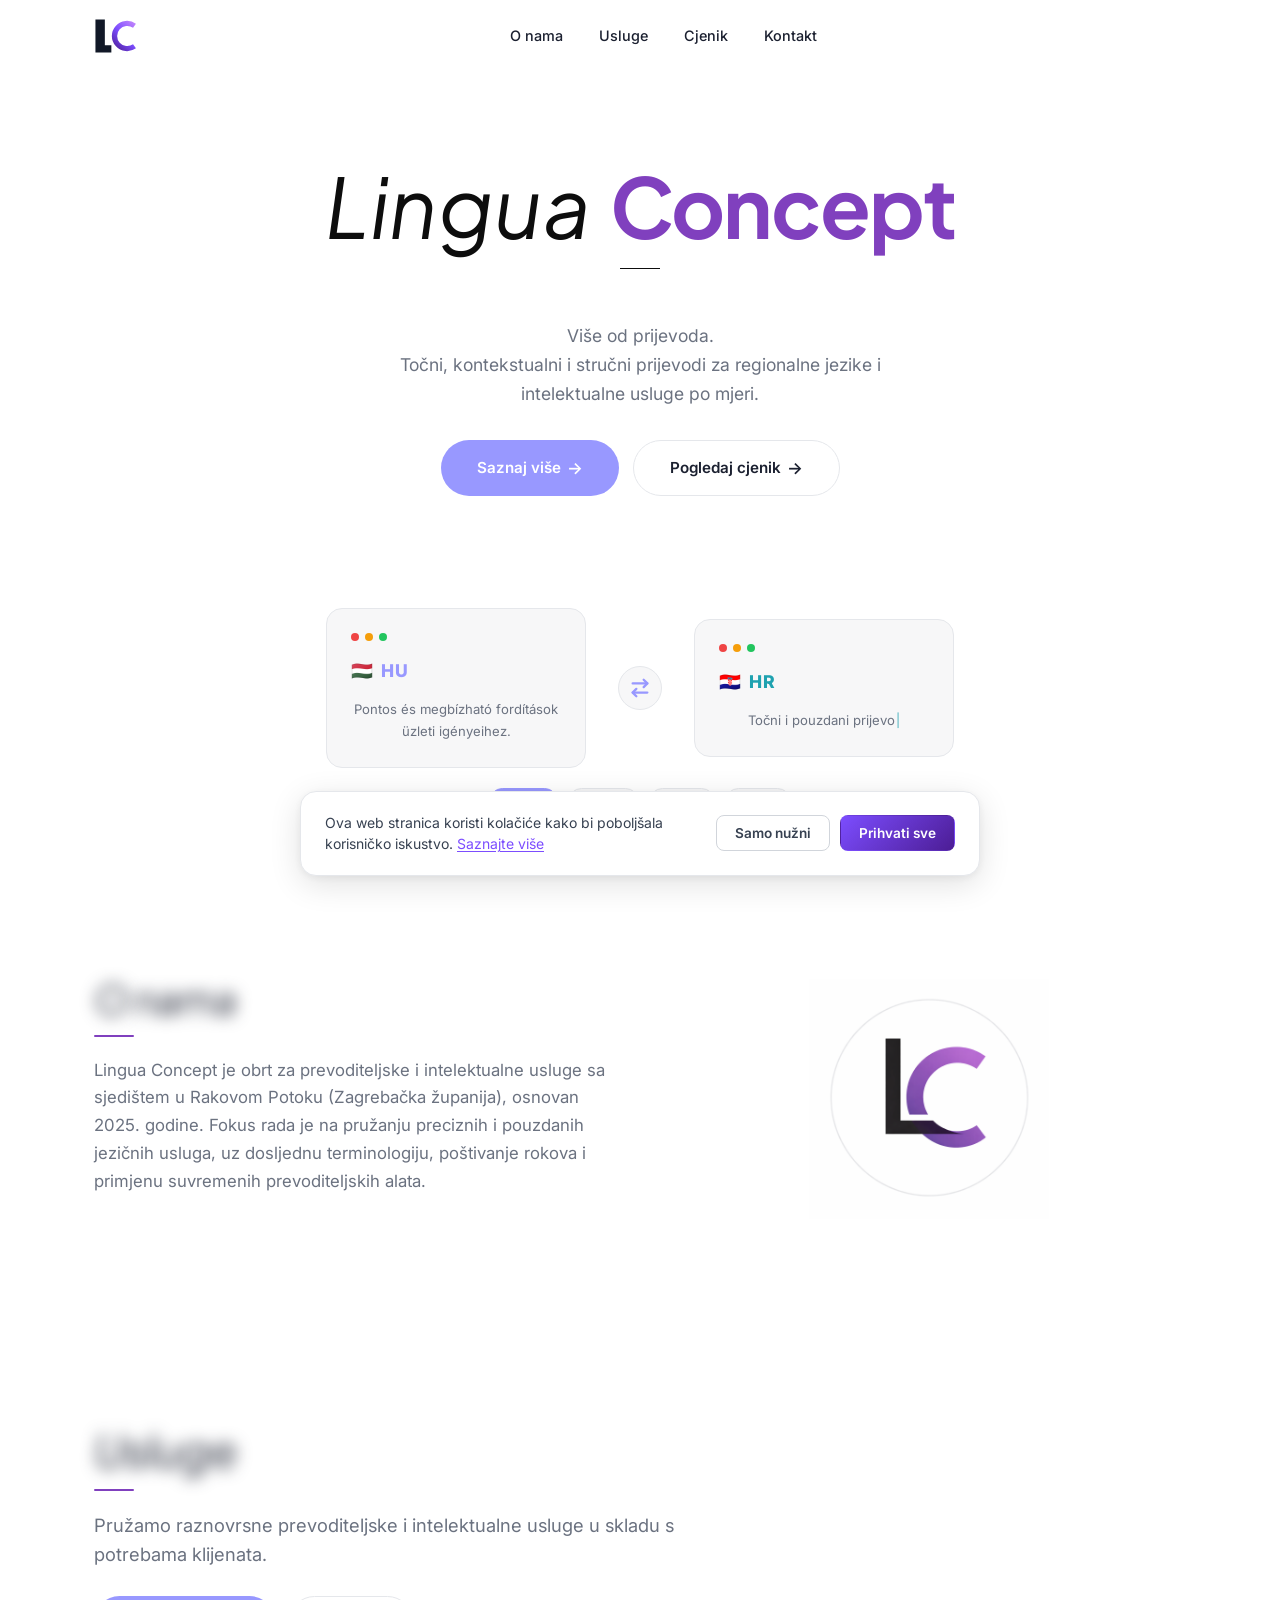
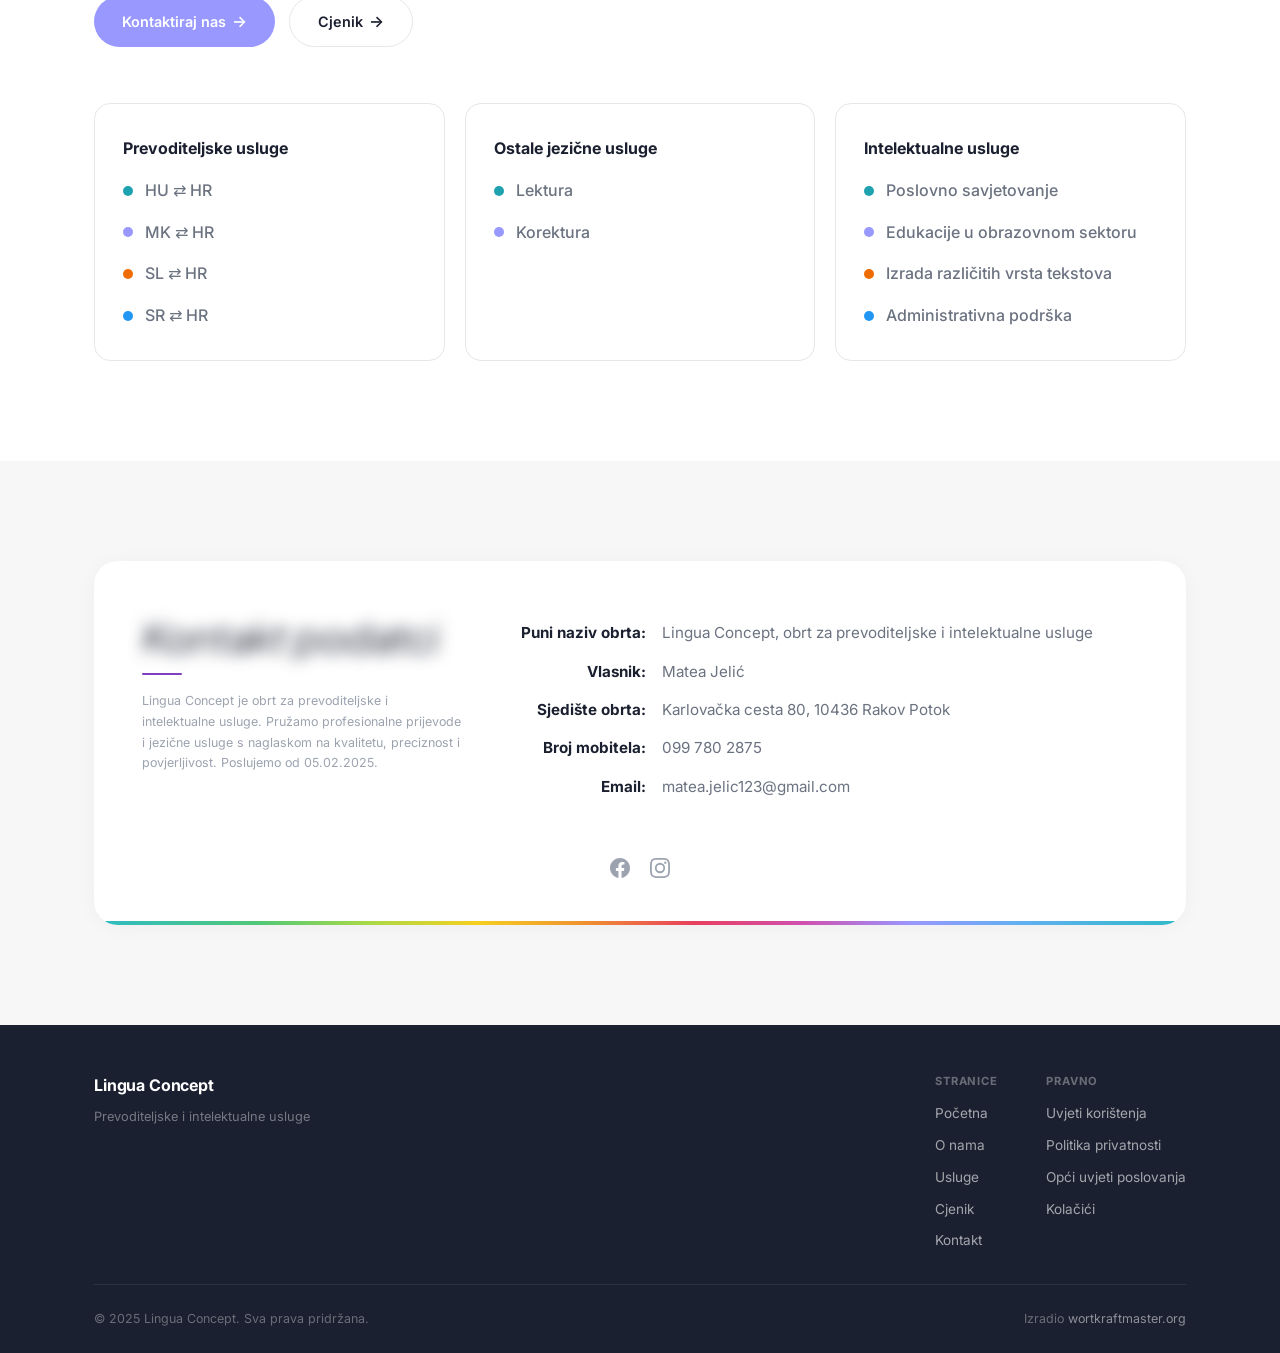
==== commit d4e5459d: "social links" ====
--- a/index.html
+++ b/index.html
@@ -233,23 +233,11 @@
         </div>
 
         <div class="info-card__socials">
-          <a href="#" aria-label="X">
-            <svg width="20" height="20" viewBox="0 0 24 24" fill="currentColor"><path d="M18.244 2.25h3.308l-7.227 8.26 8.502 11.24H16.17l-5.214-6.817L4.99 21.75H1.68l7.73-8.835L1.254 2.25H8.08l4.713 6.231zm-1.161 17.52h1.833L7.084 4.126H5.117z"/></svg>
+          <a href="https://www.facebook.com/pages/Lingua%20Concept%20obrt%20za%20prevoditeljske%20i%20intelektualne%20usluge/546150191920209/" target="_blank" rel="noopener noreferrer" aria-label="Facebook">
+            <svg width="20" height="20" viewBox="0 0 24 24" fill="currentColor"><path d="M24 12.073c0-6.627-5.373-12-12-12s-12 5.373-12 12c0 5.99 4.388 10.954 10.125 11.854v-8.385H7.078v-3.47h3.047V9.43c0-3.007 1.792-4.669 4.533-4.669 1.312 0 2.686.235 2.686.235v2.953H15.83c-1.491 0-1.956.925-1.956 1.874v2.25h3.328l-.532 3.47h-2.796v8.385C19.612 23.027 24 18.062 24 12.073z"/></svg>
           </a>
-          <a href="#" aria-label="Instagram">
+          <a href="https://www.instagram.com/linguaconcept2025?igsh=ZHlhNmg4djhjOTU5" target="_blank" rel="noopener noreferrer" aria-label="Instagram">
             <svg width="20" height="20" viewBox="0 0 24 24" fill="currentColor"><path d="M12 2.163c3.204 0 3.584.012 4.85.07 3.252.148 4.771 1.691 4.919 4.919.058 1.265.069 1.645.069 4.849 0 3.205-.012 3.584-.069 4.849-.149 3.225-1.664 4.771-4.919 4.919-1.266.058-1.644.07-4.85.07-3.204 0-3.584-.012-4.849-.07-3.26-.149-4.771-1.699-4.919-4.92-.058-1.265-.07-1.644-.07-4.849 0-3.204.013-3.583.07-4.849.149-3.227 1.664-4.771 4.919-4.919 1.266-.057 1.645-.069 4.849-.069zM12 0C8.741 0 8.333.014 7.053.072 2.695.272.273 2.69.073 7.052.014 8.333 0 8.741 0 12c0 3.259.014 3.668.072 4.948.2 4.358 2.618 6.78 6.98 6.98C8.333 23.986 8.741 24 12 24c3.259 0 3.668-.014 4.948-.072 4.354-.2 6.782-2.618 6.979-6.98.059-1.28.073-1.689.073-4.948 0-3.259-.014-3.667-.072-4.947-.196-4.354-2.617-6.78-6.979-6.98C15.668.014 15.259 0 12 0zm0 5.838a6.162 6.162 0 100 12.324 6.162 6.162 0 000-12.324zM12 16a4 4 0 110-8 4 4 0 010 8zm6.406-11.845a1.44 1.44 0 100 2.881 1.44 1.44 0 000-2.881z"/></svg>
-          </a>
-          <a href="#" aria-label="TikTok">
-            <svg width="20" height="20" viewBox="0 0 24 24" fill="currentColor"><path d="M12.525.02c1.31-.02 2.61-.01 3.91-.02.08 1.53.63 3.09 1.75 4.17 1.12 1.11 2.7 1.62 4.24 1.79v4.03c-1.44-.05-2.89-.35-4.2-.97-.57-.26-1.1-.59-1.62-.93-.01 2.92.01 5.84-.02 8.75-.08 1.4-.54 2.79-1.35 3.94-1.31 1.92-3.58 3.17-5.91 3.21-1.43.08-2.86-.31-4.08-1.03-2.02-1.19-3.44-3.37-3.65-5.71-.02-.5-.03-1-.01-1.49.18-1.9 1.12-3.72 2.58-4.96 1.66-1.44 3.98-2.13 6.15-1.72.02 1.48-.04 2.96-.04 4.44-.99-.32-2.15-.23-3.02.37-.63.41-1.11 1.04-1.36 1.75-.21.51-.15 1.07-.14 1.61.24 1.64 1.82 3.02 3.5 2.87 1.12-.01 2.19-.66 2.77-1.61.19-.33.4-.67.41-1.06.1-1.79.06-3.57.07-5.36.01-4.03-.01-8.05.02-12.07z"/></svg>
-          </a>
-          <a href="#" aria-label="LinkedIn">
-            <svg width="20" height="20" viewBox="0 0 24 24" fill="currentColor"><path d="M20.447 20.452h-3.554v-5.569c0-1.328-.027-3.037-1.852-3.037-1.853 0-2.136 1.445-2.136 2.939v5.667H9.351V9h3.414v1.561h.046c.477-.9 1.637-1.85 3.37-1.85 3.601 0 4.267 2.37 4.267 5.455v6.286zM5.337 7.433c-1.144 0-2.063-.926-2.063-2.065 0-1.138.92-2.063 2.063-2.063 1.14 0 2.064.925 2.064 2.063 0 1.139-.925 2.065-2.064 2.065zm1.782 13.019H3.555V9h3.564v11.452zM22.225 0H1.771C.792 0 0 .774 0 1.729v20.542C0 23.227.792 24 1.771 24h20.451C23.2 24 24 23.227 24 22.271V1.729C24 .774 23.2 0 22.222 0h.003z"/></svg>
-          </a>
-          <a href="#" aria-label="Discord">
-            <svg width="20" height="20" viewBox="0 0 24 24" fill="currentColor"><path d="M20.317 4.37a19.791 19.791 0 0 0-4.885-1.515.074.074 0 0 0-.079.037c-.21.375-.444.864-.608 1.25a18.27 18.27 0 0 0-5.487 0 12.64 12.64 0 0 0-.617-1.25.077.077 0 0 0-.079-.037A19.736 19.736 0 0 0 3.677 4.37a.07.07 0 0 0-.032.027C.533 9.046-.32 13.58.099 18.057a.082.082 0 0 0 .031.057 19.9 19.9 0 0 0 5.993 3.03.078.078 0 0 0 .084-.028c.462-.63.874-1.295 1.226-1.994a.076.076 0 0 0-.041-.106 13.107 13.107 0 0 1-1.872-.892.077.077 0 0 1-.008-.128 10.2 10.2 0 0 0 .372-.292.074.074 0 0 1 .077-.01c3.928 1.793 8.18 1.793 12.062 0a.074.074 0 0 1 .078.01c.12.098.246.198.373.292a.077.077 0 0 1-.006.127 12.299 12.299 0 0 1-1.873.892.077.077 0 0 0-.041.107c.36.698.772 1.362 1.225 1.993a.076.076 0 0 0 .084.028 19.839 19.839 0 0 0 6.002-3.03.077.077 0 0 0 .032-.054c.5-5.177-.838-9.674-3.549-13.66a.061.061 0 0 0-.031-.03z"/></svg>
-          </a>
-          <a href="#" aria-label="GitHub">
-            <svg width="20" height="20" viewBox="0 0 24 24" fill="currentColor"><path d="M12 .297c-6.63 0-12 5.373-12 12 0 5.303 3.438 9.8 8.205 11.385.6.113.82-.258.82-.577 0-.285-.01-1.04-.015-2.04-3.338.724-4.042-1.61-4.042-1.61C4.422 18.07 3.633 17.7 3.633 17.7c-1.087-.744.084-.729.084-.729 1.205.084 1.838 1.236 1.838 1.236 1.07 1.835 2.809 1.305 3.495.998.108-.776.417-1.305.76-1.605-2.665-.3-5.466-1.332-5.466-5.93 0-1.31.465-2.38 1.235-3.22-.135-.303-.54-1.523.105-3.176 0 0 1.005-.322 3.3 1.23.96-.267 1.98-.399 3-.405 1.02.006 2.04.138 3 .405 2.28-1.552 3.285-1.23 3.285-1.23.645 1.653.24 2.873.12 3.176.765.84 1.23 1.91 1.23 3.22 0 4.61-2.805 5.625-5.475 5.92.42.36.81 1.096.81 2.22 0 1.606-.015 2.896-.015 3.286 0 .315.21.69.825.57C20.565 22.092 24 17.592 24 12.297c0-6.627-5.373-12-12-12"/></svg>
           </a>
         </div>
 
--- a/styles.css
+++ b/styles.css
@@ -1873,6 +1873,7 @@
 }
 
 .page-hero__image-wrap {
+  overflow: hidden;
   border-radius: 20px;
   box-shadow: 0 20px 60px rgba(0, 0, 0, 0.10);
 }
@@ -1884,6 +1885,10 @@
   object-position: center;
   border-radius: 20px;
   display: block;
+}
+
+.page-hero__image--kontakt {
+  object-position: center 80%;
 }
 
 /* O nama bio section */
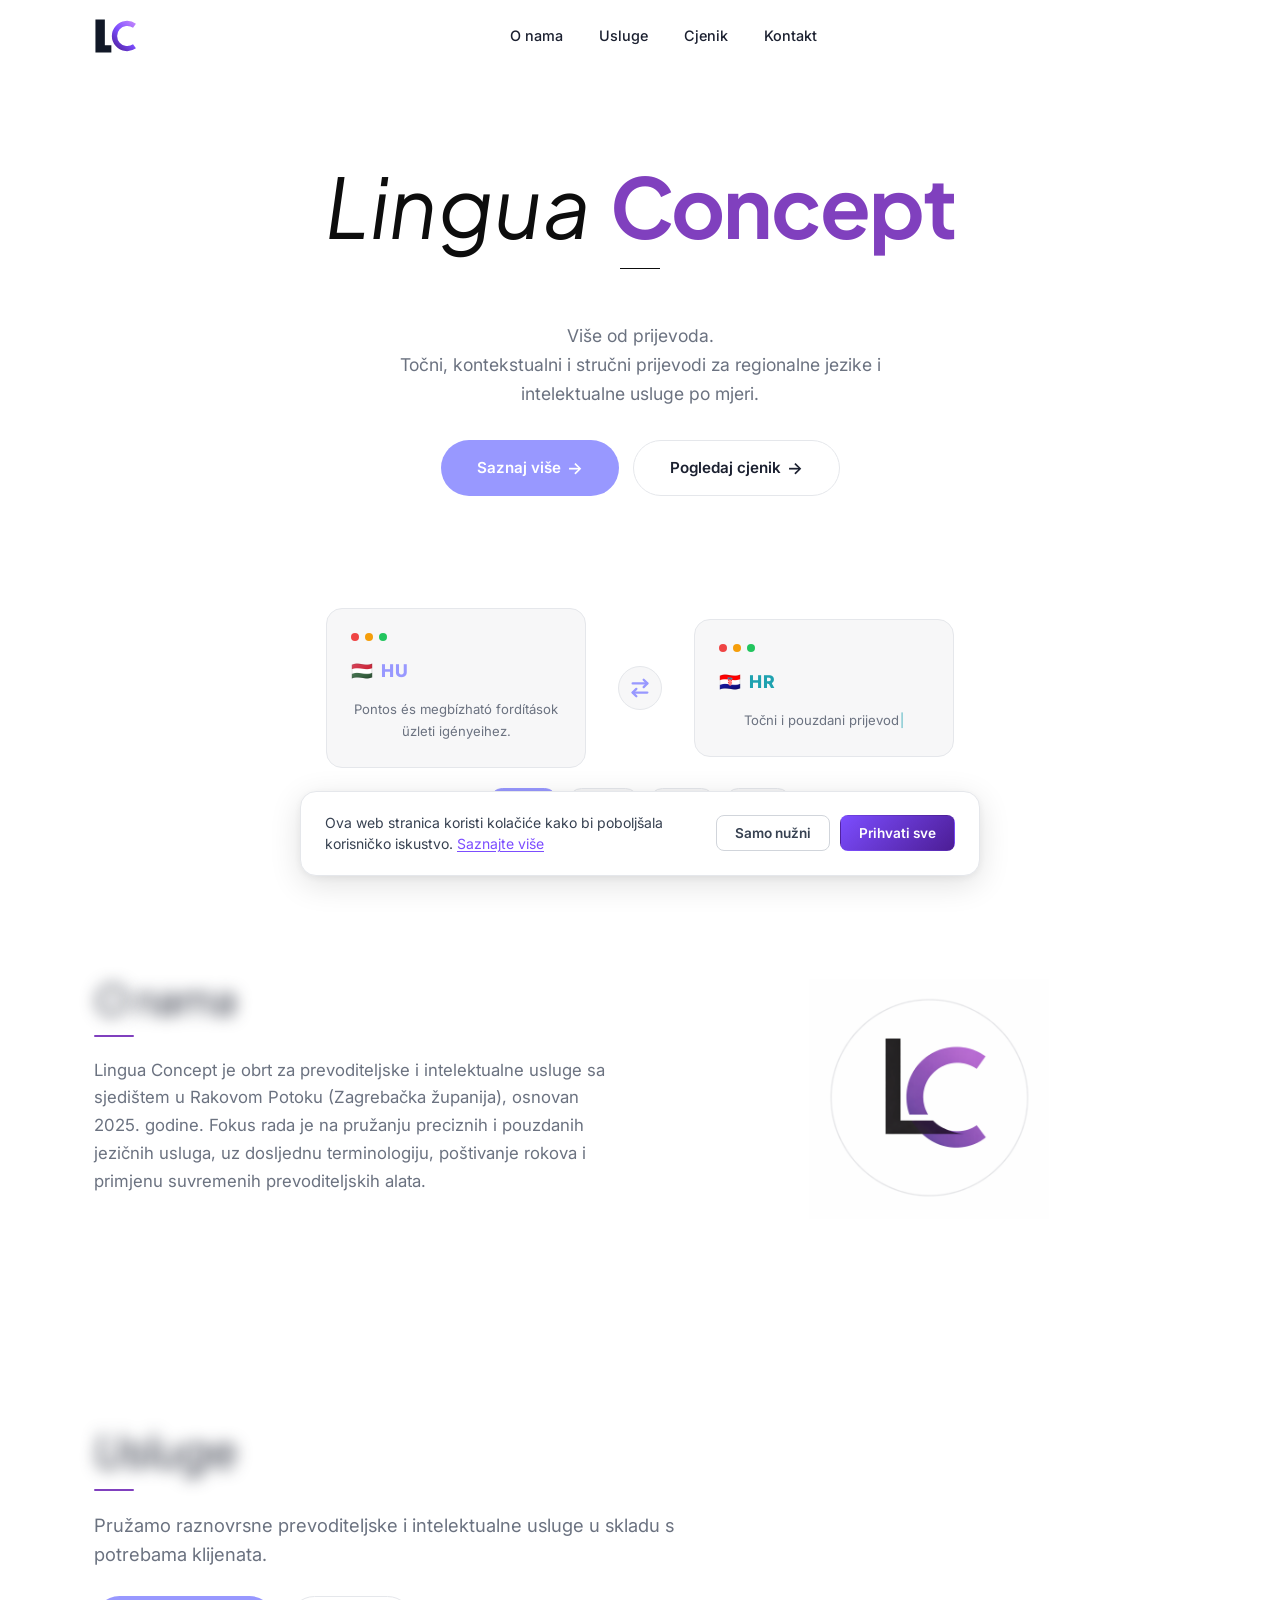
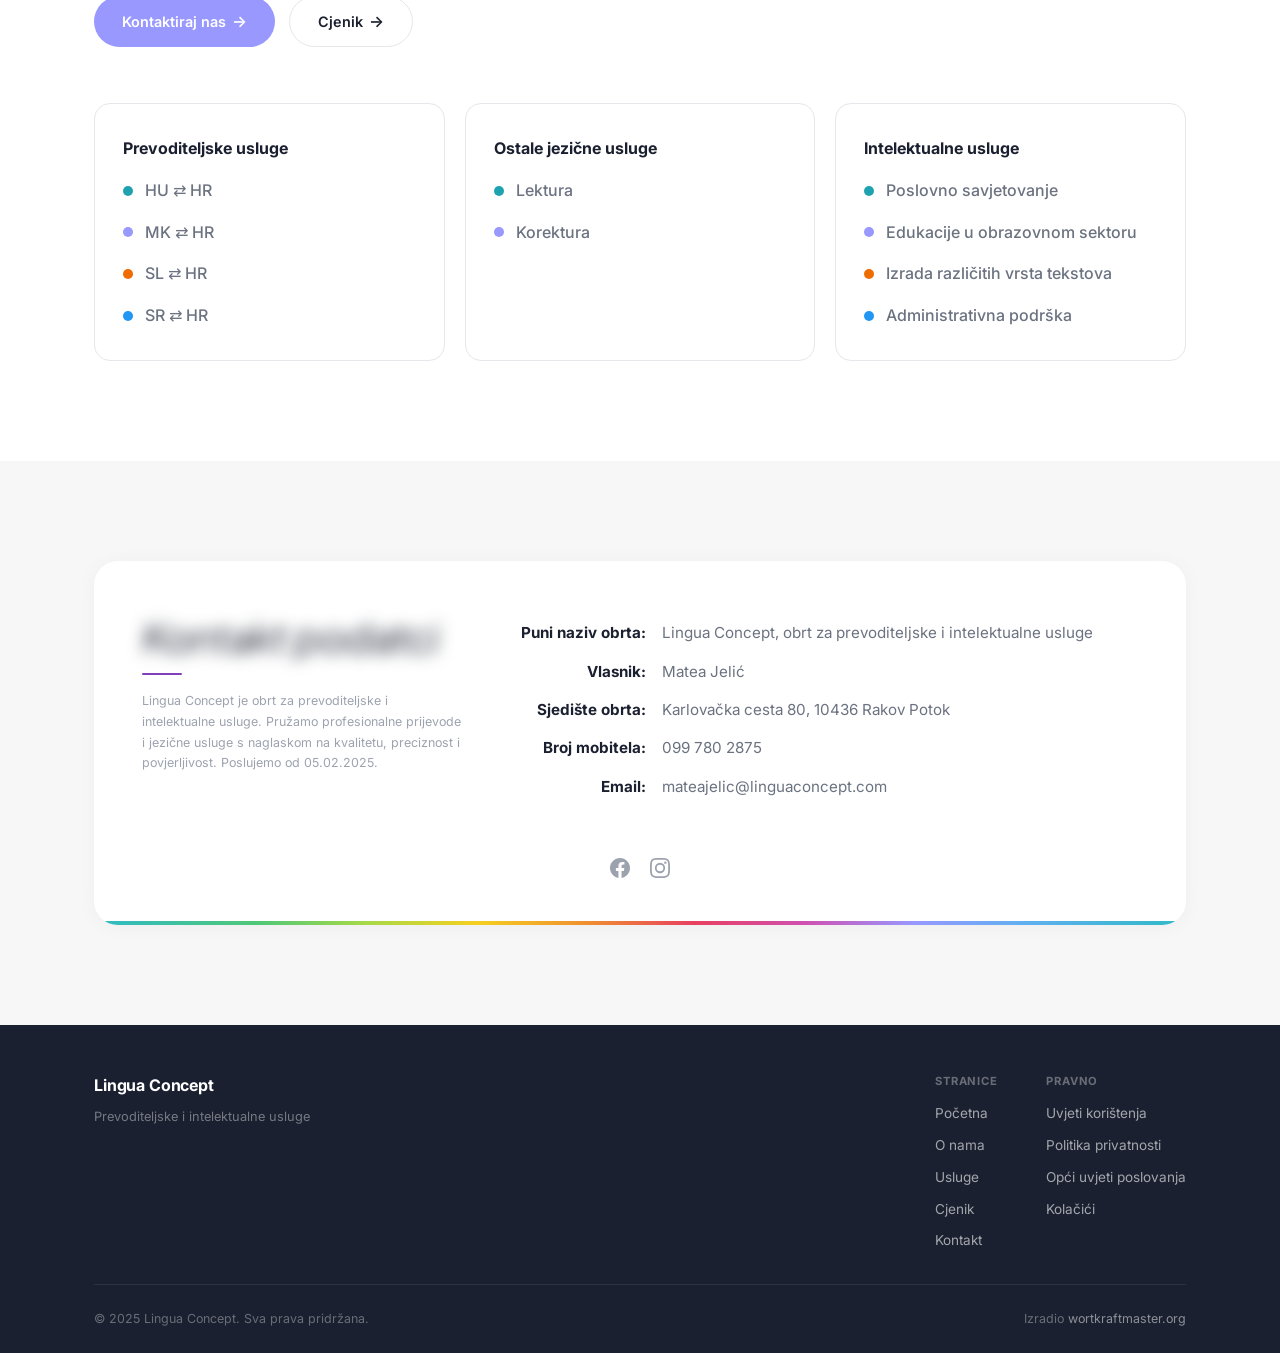
==== commit 12692d8e: "comany email" ====
--- a/index.html
+++ b/index.html
@@ -227,7 +227,7 @@
             </div>
 			<div class="info-card__row">
               <span class="info-card__label">Email:</span>
-              <span class="info-card__value"><a href="mailto:matea.jelic123@gmail.com" style="color:inherit;">matea.jelic123@gmail.com</a></span>
+              <span class="info-card__value">	mateajelic@linguaconcept.com</span>
             </div>
           </div>
         </div>
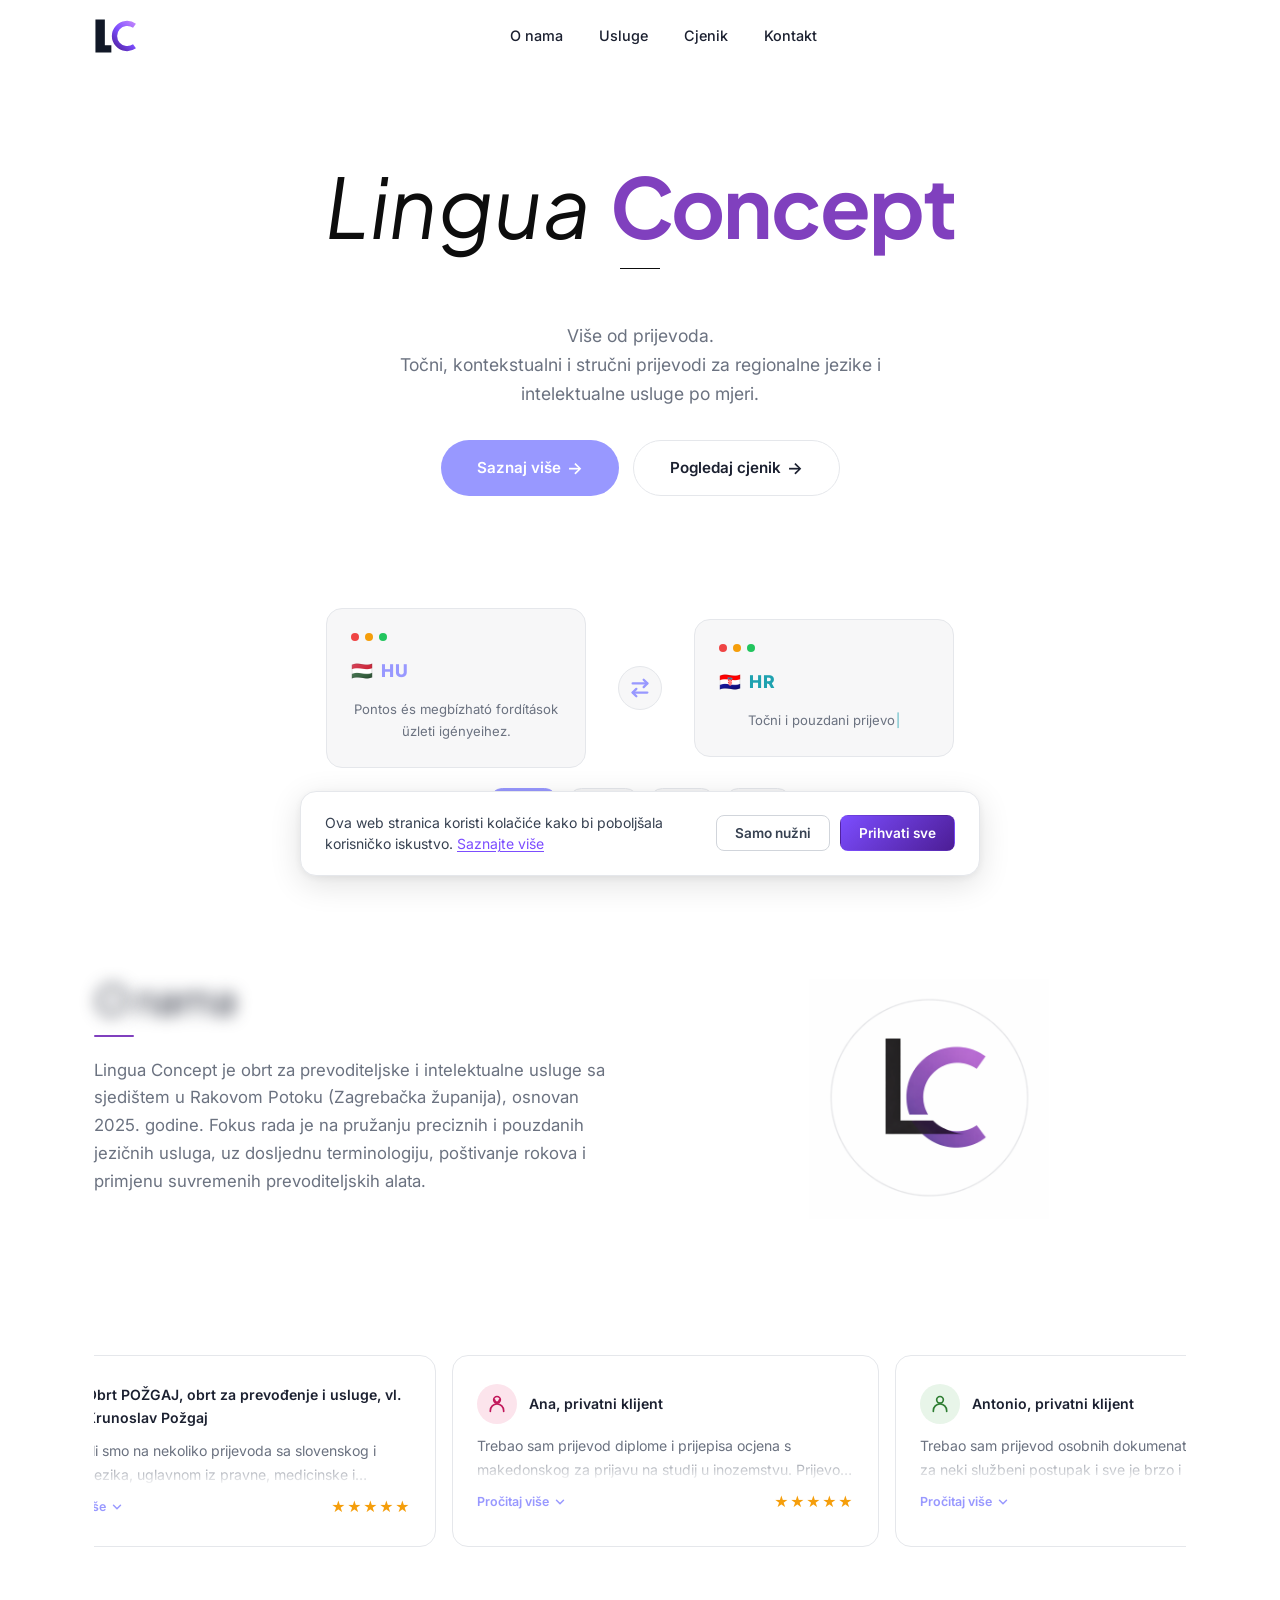
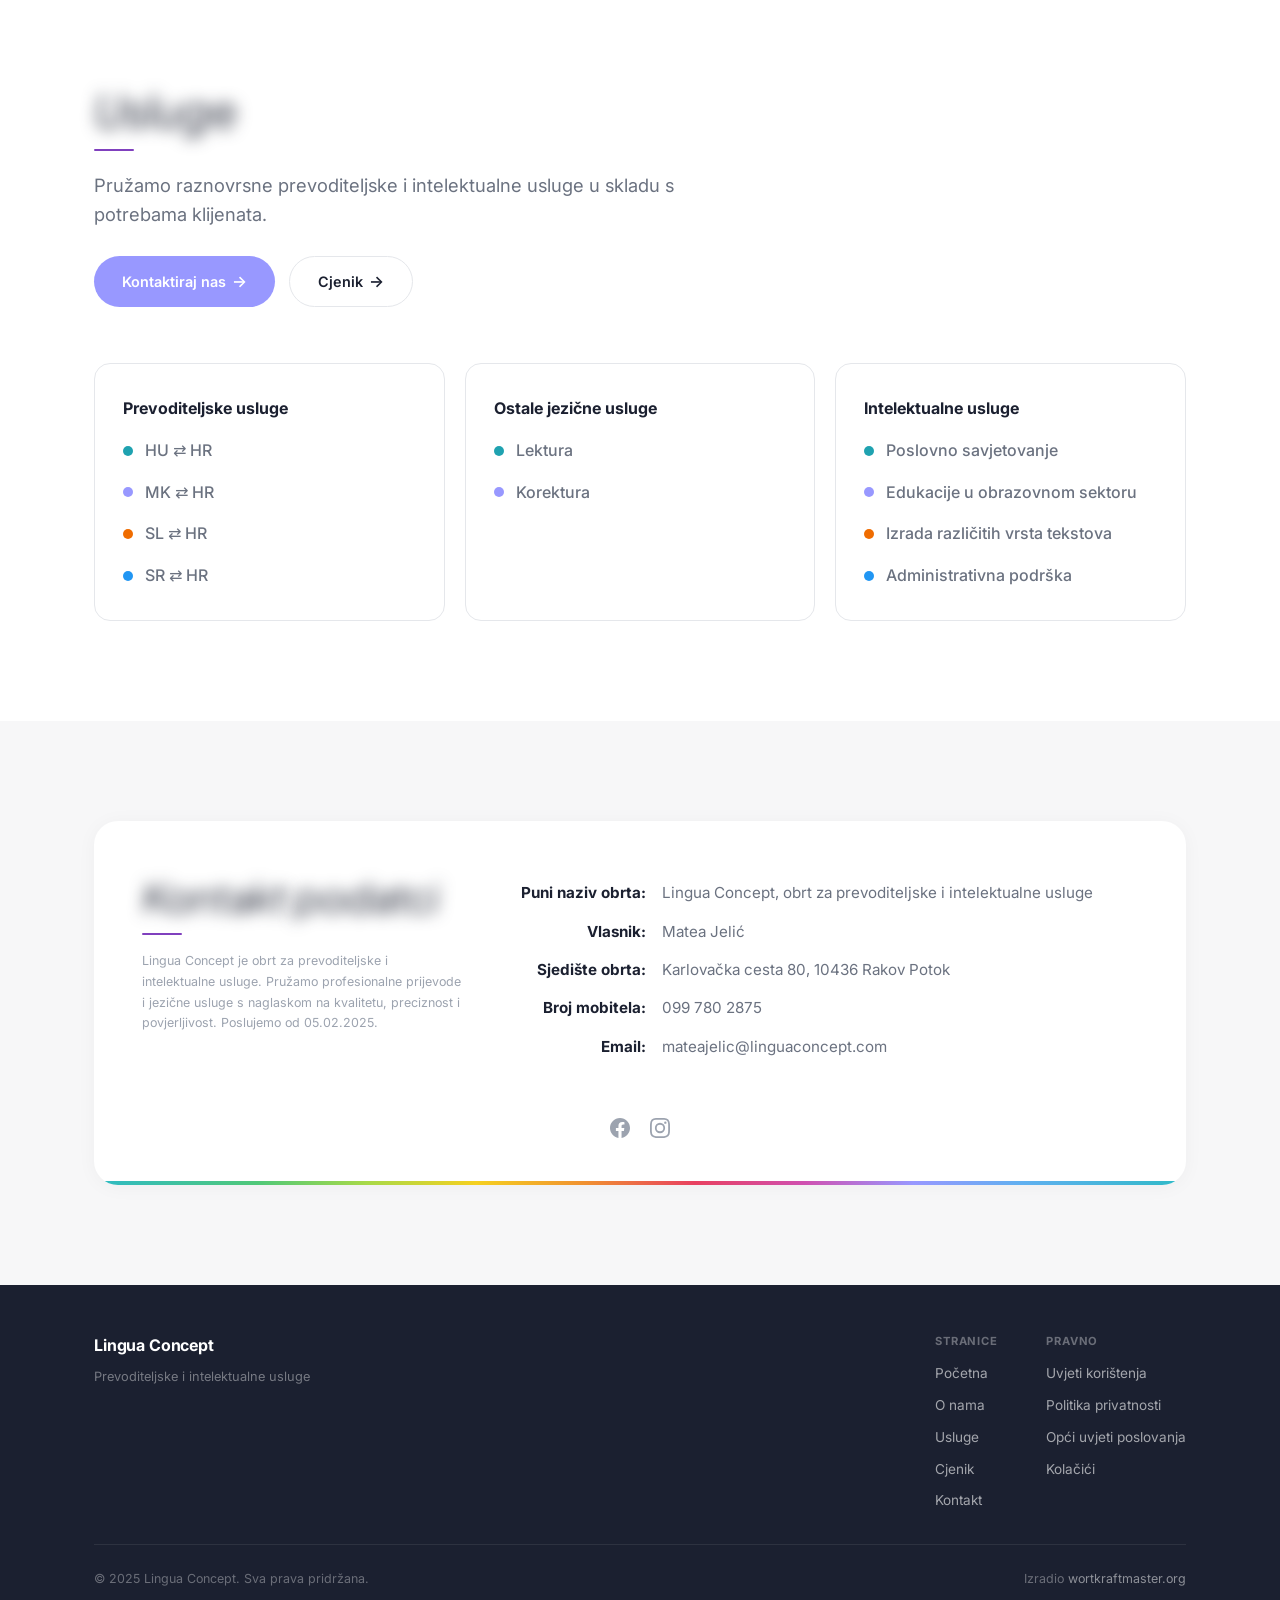
==== commit 301fd7f5: "testemional" ====
--- a/index.html
+++ b/index.html
@@ -120,6 +120,73 @@
     </div>
   </section>
 
+  <!-- ===== TESTIMONIALS ===== -->
+  <section class="about-perks about-perks--testimonials">
+    <div class="container">
+      <div class="about-perks__slider">
+        <div class="about-perks__scroll">
+          <div class="about-perks__card testimonial-card">
+            <div class="testimonial-card__header">
+              <span class="testimonial-card__avatar testimonial-card__avatar--company">
+                <svg width="20" height="20" viewBox="0 0 24 24" fill="none" stroke="currentColor" stroke-width="2" stroke-linecap="round" stroke-linejoin="round"><rect x="3" y="9" width="18" height="13" rx="1"/><path d="M8 22V9"/><path d="M16 22V9"/><rect x="10" y="14" width="4" height="4"/><path d="M8 9V5a1 1 0 0 1 1-1h6a1 1 0 0 1 1 1v4"/></svg>
+              </span>
+              <span class="testimonial-card__author">Obrt POŽGAJ, obrt za prevođenje i usluge, vl. Krunoslav Požgaj</span>
+            </div>
+            <div class="testimonial-card__body">
+              <p class="testimonial-card__text">Surađivali smo na nekoliko prijevoda sa slovenskog i srpskog jezika, uglavnom iz pravne, medicinske i ekonomske oblasti. Brz i profesionalan prijevod dokumenata. Sve je odrađeno precizno i u dogovorenom roku, uz jasnu komunikaciju tijekom cijelog procesa. Preporučujem svima koji traže pouzdanog prevoditelja za službene dokumente.</p>
+            </div>
+            <div class="testimonial-card__footer">
+              <span class="testimonial-card__toggle">
+                <span class="testimonial-card__toggle-more">Pročitaj više</span>
+                <span class="testimonial-card__toggle-less">Prikaži manje</span>
+                <svg width="14" height="14" viewBox="0 0 24 24" fill="none" stroke="currentColor" stroke-width="2.5" stroke-linecap="round" stroke-linejoin="round"><polyline points="6 9 12 15 18 9"/></svg>
+              </span>
+              <span class="testimonial-card__stars">★★★★★</span>
+            </div>
+          </div>
+          <div class="about-perks__card testimonial-card">
+            <div class="testimonial-card__header">
+              <span class="testimonial-card__avatar testimonial-card__avatar--woman">
+                <svg width="20" height="20" viewBox="0 0 24 24" fill="none" stroke="currentColor" stroke-width="2" stroke-linecap="round" stroke-linejoin="round"><circle cx="12" cy="7" r="4"/><path d="M4 21v-1a8 8 0 0 1 16 0v1"/><path d="M9 7c0 0 .8 3 3 3s3-3 3-3"/></svg>
+              </span>
+              <span class="testimonial-card__author">Ana, privatni klijent</span>
+            </div>
+            <div class="testimonial-card__body">
+              <p class="testimonial-card__text">Trebao sam prijevod diplome i prijepisa ocjena s makedonskog za prijavu na studij u inozemstvu. Prijevod je bio jasan, uredan i prihvaćen bez ikakvih dodatnih ispravaka. Super usluga za sve kojima treba pouzdan prijevod školskih dokumenata.</p>
+            </div>
+            <div class="testimonial-card__footer">
+              <span class="testimonial-card__toggle">
+                <span class="testimonial-card__toggle-more">Pročitaj više</span>
+                <span class="testimonial-card__toggle-less">Prikaži manje</span>
+                <svg width="14" height="14" viewBox="0 0 24 24" fill="none" stroke="currentColor" stroke-width="2.5" stroke-linecap="round" stroke-linejoin="round"><polyline points="6 9 12 15 18 9"/></svg>
+              </span>
+              <span class="testimonial-card__stars">★★★★★</span>
+            </div>
+          </div>
+          <div class="about-perks__card testimonial-card">
+            <div class="testimonial-card__header">
+              <span class="testimonial-card__avatar testimonial-card__avatar--man">
+                <svg width="20" height="20" viewBox="0 0 24 24" fill="none" stroke="currentColor" stroke-width="2" stroke-linecap="round" stroke-linejoin="round"><circle cx="12" cy="7" r="4"/><path d="M4 21v-1a8 8 0 0 1 16 0v1"/></svg>
+              </span>
+              <span class="testimonial-card__author">Antonio, privatni klijent</span>
+            </div>
+            <div class="testimonial-card__body">
+              <p class="testimonial-card__text">Trebao sam prijevod osobnih dokumenata sa slovenskog za neki službeni postupak i sve je brzo i bez stresa riješeno. Komunikacija je bila lagana, a prijevod brz i profesionalan. Definitivno preporučujem.</p>
+            </div>
+            <div class="testimonial-card__footer">
+              <span class="testimonial-card__toggle">
+                <span class="testimonial-card__toggle-more">Pročitaj više</span>
+                <span class="testimonial-card__toggle-less">Prikaži manje</span>
+                <svg width="14" height="14" viewBox="0 0 24 24" fill="none" stroke="currentColor" stroke-width="2.5" stroke-linecap="round" stroke-linejoin="round"><polyline points="6 9 12 15 18 9"/></svg>
+              </span>
+              <span class="testimonial-card__stars">★★★★★</span>
+            </div>
+          </div>
+        </div>
+      </div>
+    </div>
+  </section>
+
   <!-- ===== BUILDERS / TESTIMONIALS ===== -->
   <section class="builders" id="usluge">
     <div class="container">
--- a/styles.css
+++ b/styles.css
@@ -1475,19 +1475,10 @@
   -ms-overflow-style: none;
   scrollbar-width: none;
   padding-bottom: 4px;
-  cursor: grab;
 }
 
 .about-perks__scroll::-webkit-scrollbar {
   display: none;
-}
-
-.about-perks__scroll.is-dragging {
-  cursor: grabbing;
-}
-
-.about-perks__scroll.is-dragging .about-perks__card {
-  pointer-events: none;
 }
 
 .about-perks__arrow {
@@ -1590,6 +1581,150 @@
   font-size: 0.82rem;
   color: var(--text-muted);
   line-height: 1.5;
+}
+
+/* --- About Perks: homepage variant (white bg, wider cards) --- */
+.about-perks--testimonials {
+  background: var(--bg-primary);
+  padding: 32px 0;
+}
+
+.about-perks--testimonials .about-perks__card {
+  flex: 0 0 min(calc((100vw - 48px) / 2.5 - 10px), 427px);
+}
+
+@media (max-width: 768px) {
+  .about-perks--testimonials .about-perks__card {
+    flex: 0 0 240px;
+  }
+}
+
+/* --- Testimonial cards --- */
+.testimonial-card {
+  display: flex;
+  flex-direction: column;
+  gap: 10px;
+  cursor: pointer;
+  transition: border-color var(--transition), box-shadow var(--transition);
+}
+
+.testimonial-card:hover {
+  border-color: var(--border-color-hover);
+  box-shadow: 0 4px 20px rgba(0, 0, 0, 0.07);
+}
+
+.testimonial-card__header {
+  display: flex;
+  align-items: center;
+  gap: 12px;
+}
+
+.testimonial-card__avatar {
+  flex-shrink: 0;
+  width: 40px;
+  height: 40px;
+  border-radius: 50%;
+  display: flex;
+  align-items: center;
+  justify-content: center;
+}
+
+.testimonial-card__avatar--company {
+  background: #e3f2fd;
+  color: #1976d2;
+}
+
+.testimonial-card__avatar--woman {
+  background: #fce4ec;
+  color: #c2185b;
+}
+
+.testimonial-card__avatar--man {
+  background: #e8f5e9;
+  color: #2e7d32;
+}
+
+.testimonial-card__author {
+  font-size: 0.88rem;
+  font-weight: 600;
+  color: var(--text-heading);
+}
+
+.testimonial-card__body {
+  position: relative;
+}
+
+.testimonial-card__body::after {
+  content: '';
+  position: absolute;
+  bottom: 0;
+  left: 0;
+  right: 0;
+  height: 28px;
+  background: linear-gradient(transparent, var(--bg-primary));
+  pointer-events: none;
+  transition: opacity 0.2s ease;
+}
+
+.testimonial-card.is-expanded .testimonial-card__body::after {
+  opacity: 0;
+}
+
+.testimonial-card__text {
+  margin: 0;
+  font-size: 0.88rem;
+  line-height: 1.65;
+  color: var(--text-body);
+  display: -webkit-box;
+  -webkit-box-orient: vertical;
+  -webkit-line-clamp: 2;
+  overflow: hidden;
+}
+
+.testimonial-card.is-expanded .testimonial-card__text {
+  display: block;
+  overflow: visible;
+}
+
+.testimonial-card__footer {
+  display: flex;
+  align-items: center;
+  justify-content: space-between;
+}
+
+.testimonial-card__stars {
+  color: #f59e0b;
+  font-size: 0.88rem;
+  letter-spacing: 1px;
+}
+
+.testimonial-card__toggle {
+  display: inline-flex;
+  align-items: center;
+  gap: 4px;
+  font-size: 0.78rem;
+  font-weight: 600;
+  color: var(--accent-purple);
+}
+
+.testimonial-card__toggle svg {
+  transition: transform 0.25s ease;
+}
+
+.testimonial-card.is-expanded .testimonial-card__toggle svg {
+  transform: rotate(180deg);
+}
+
+.testimonial-card__toggle-less {
+  display: none;
+}
+
+.testimonial-card.is-expanded .testimonial-card__toggle-more {
+  display: none;
+}
+
+.testimonial-card.is-expanded .testimonial-card__toggle-less {
+  display: inline;
 }
 
 /* --- About Services --- */
